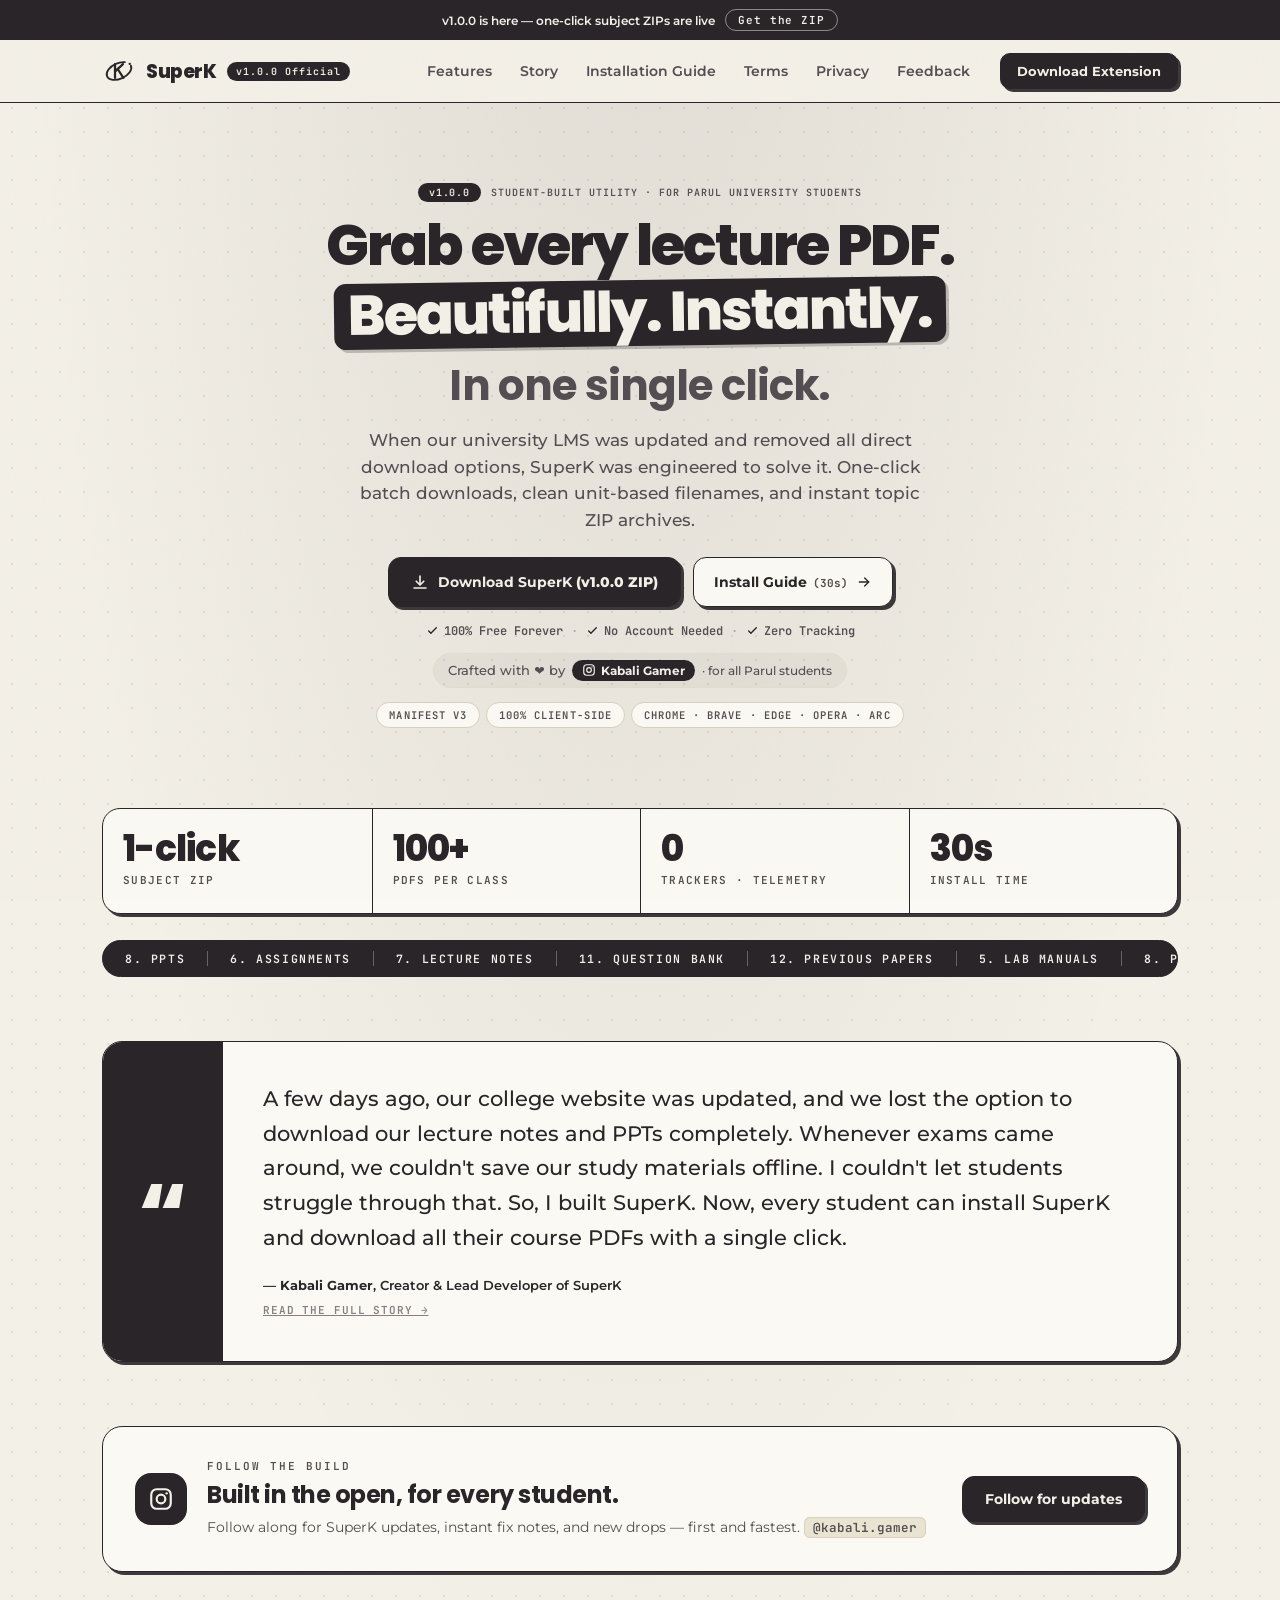
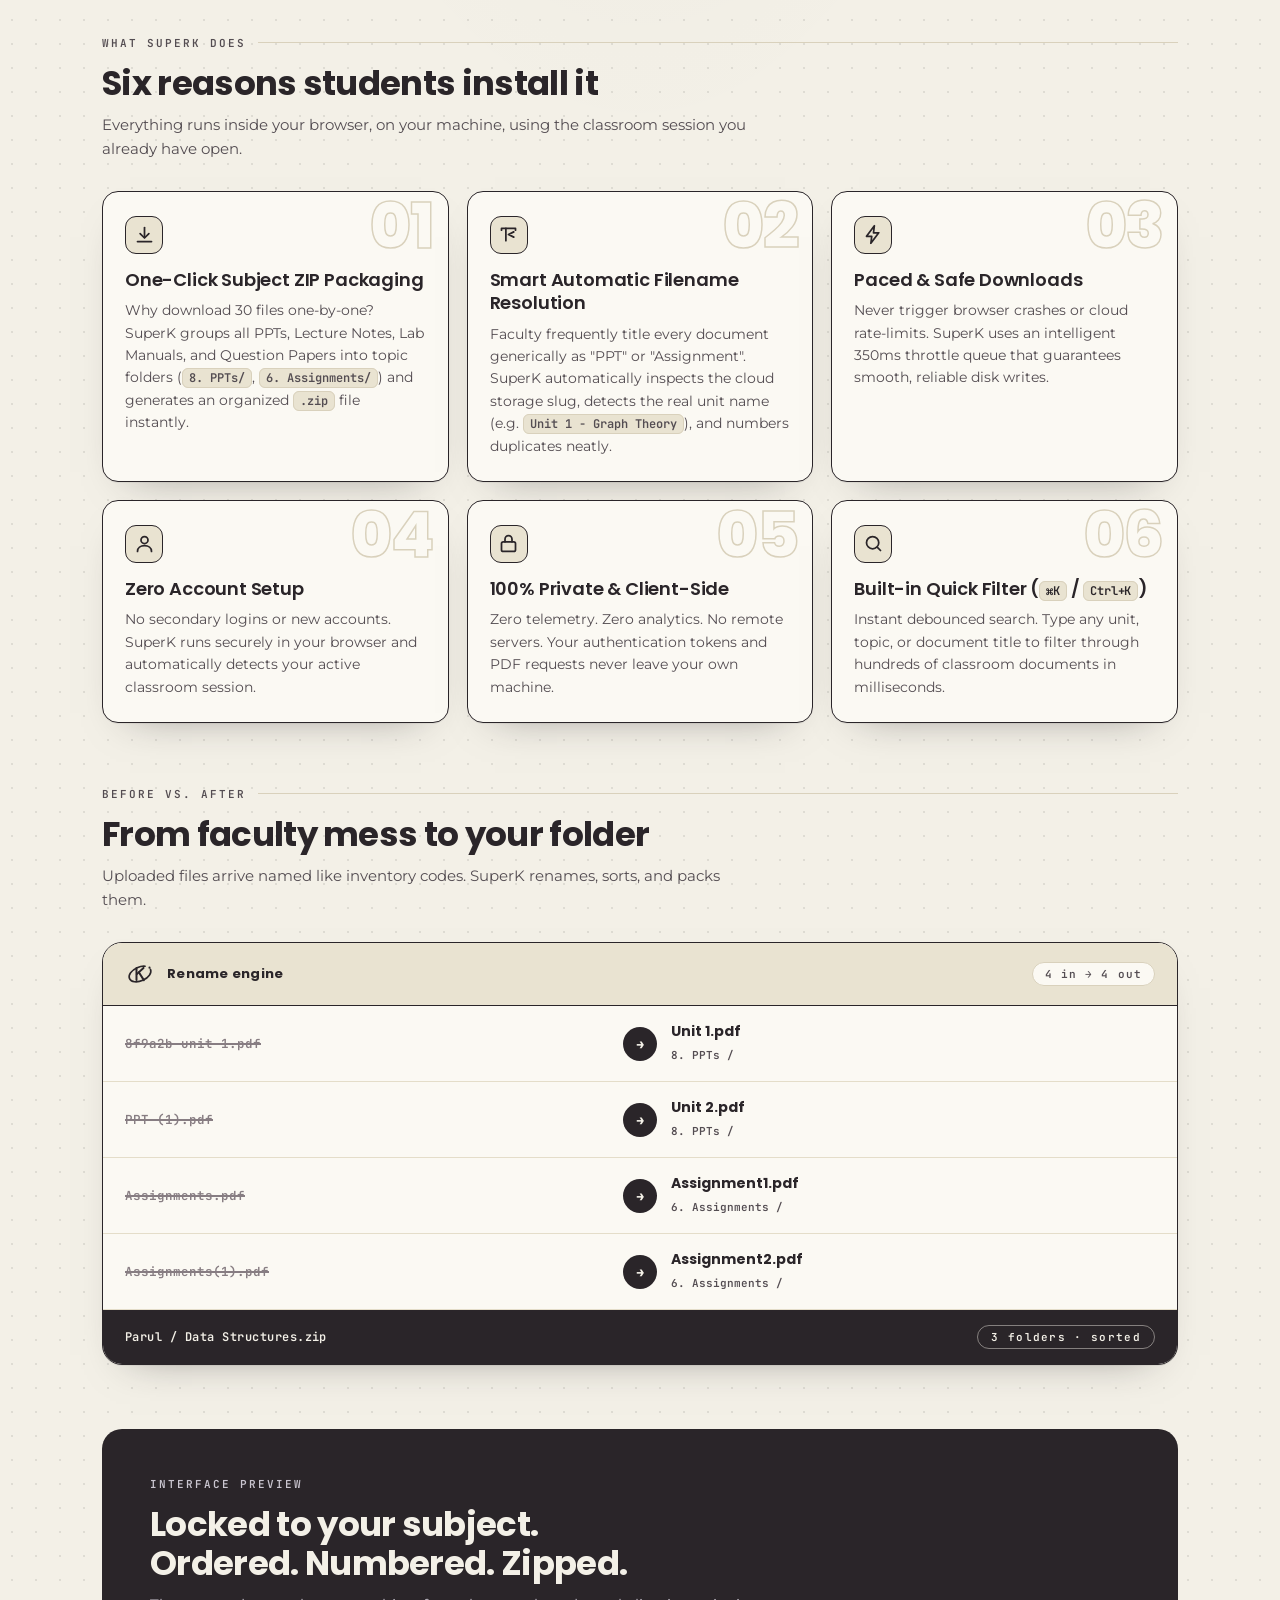
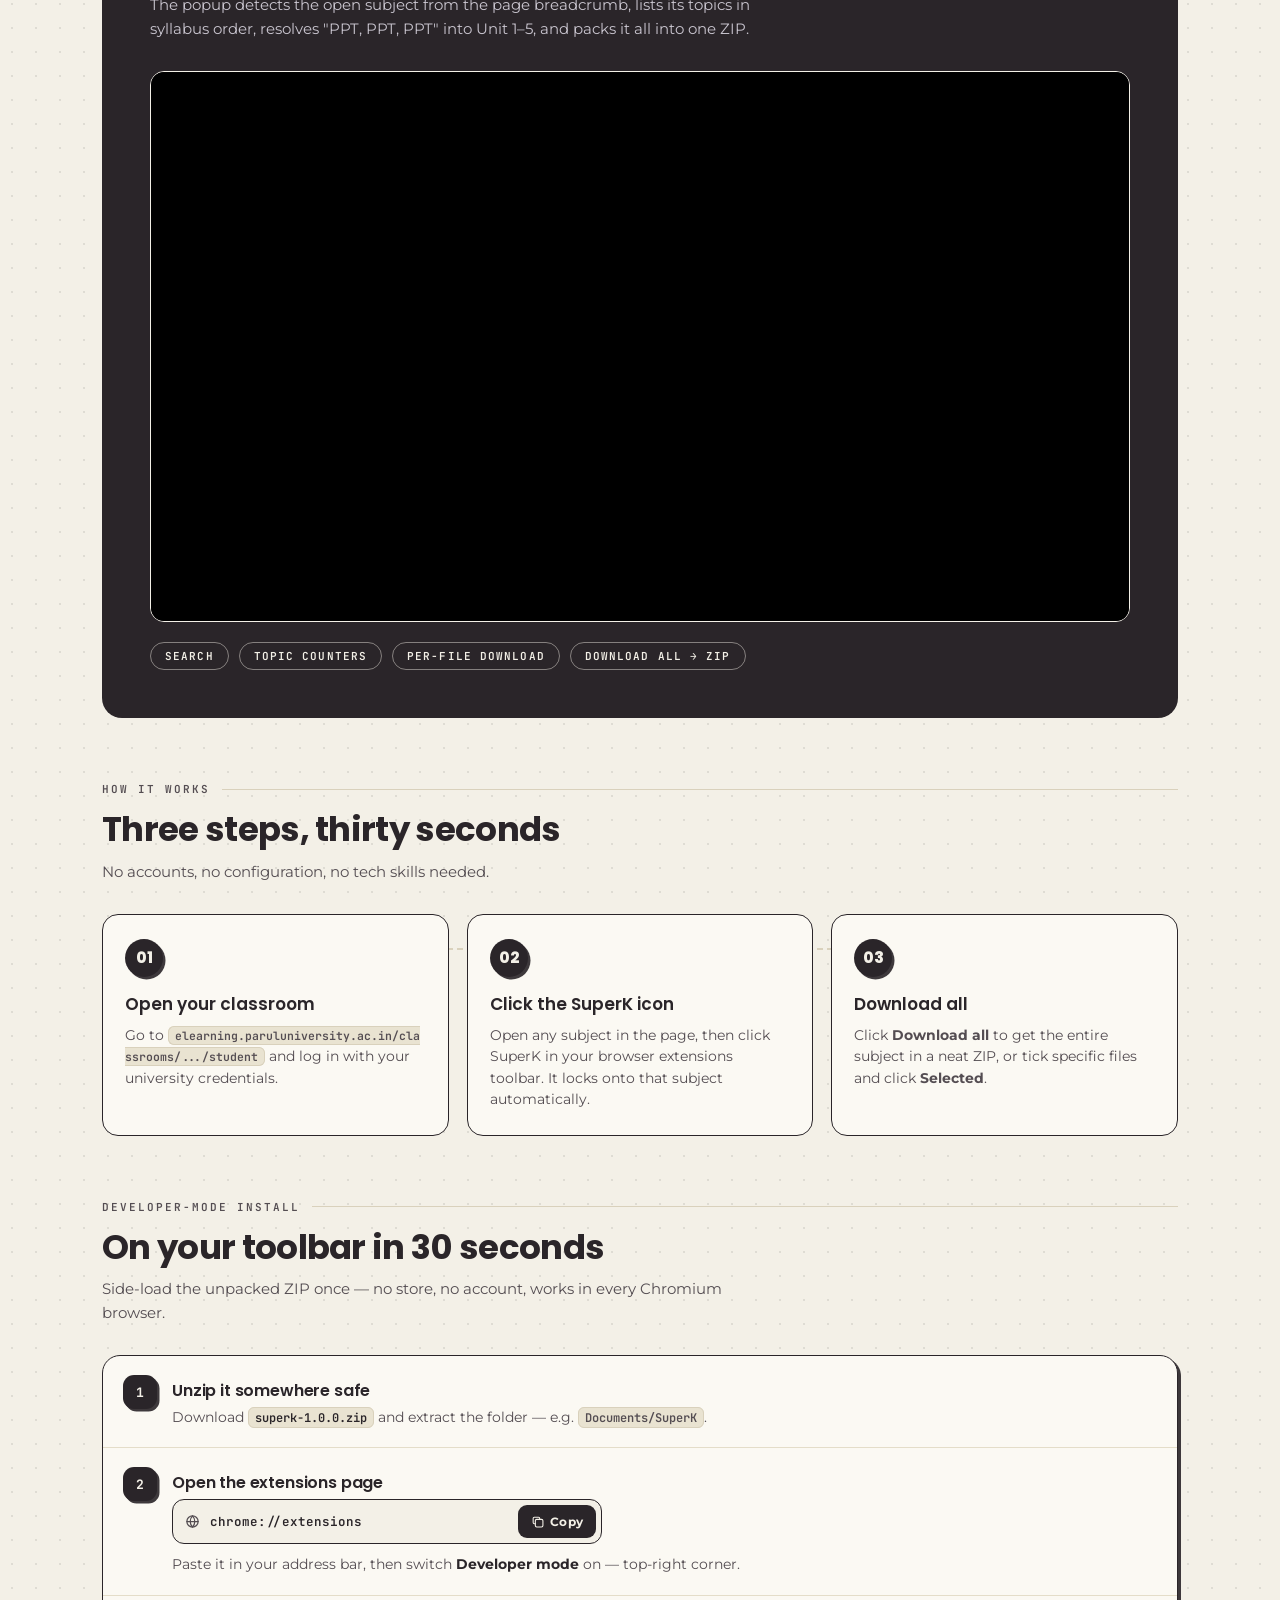
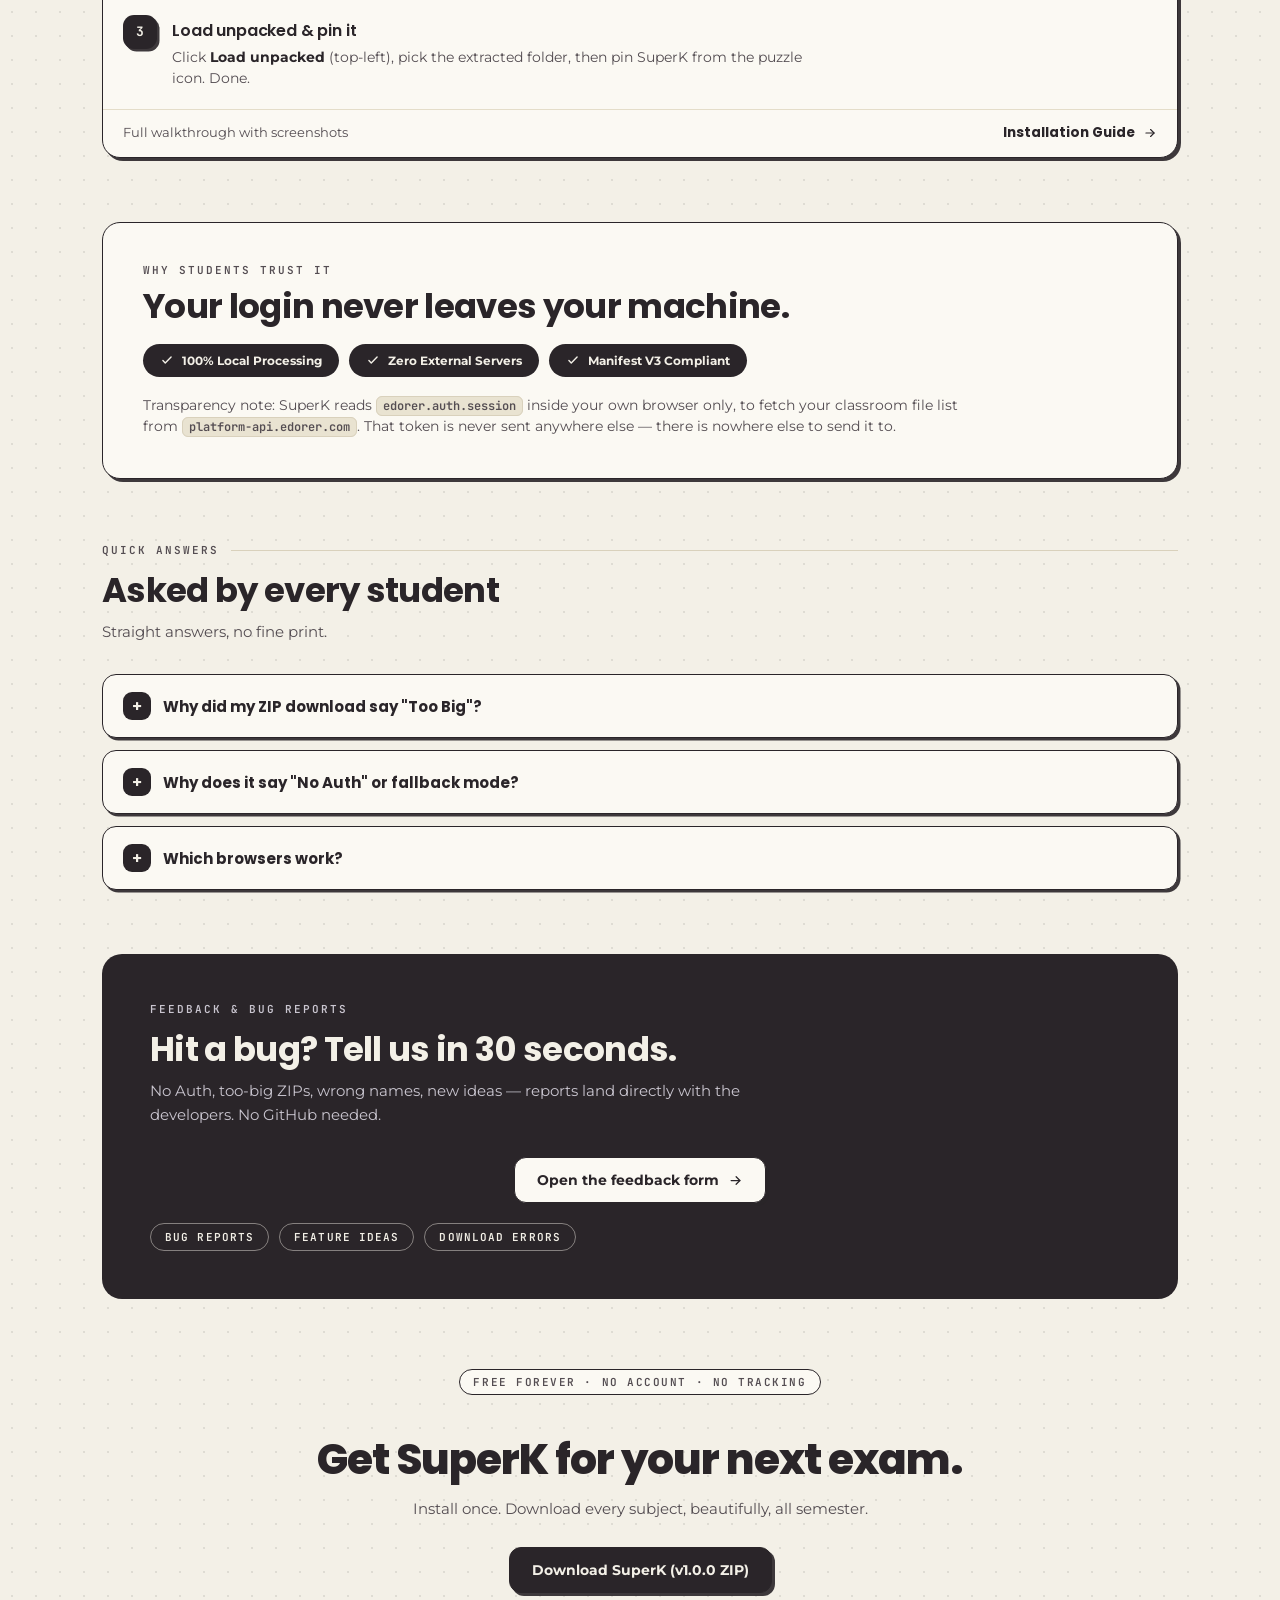
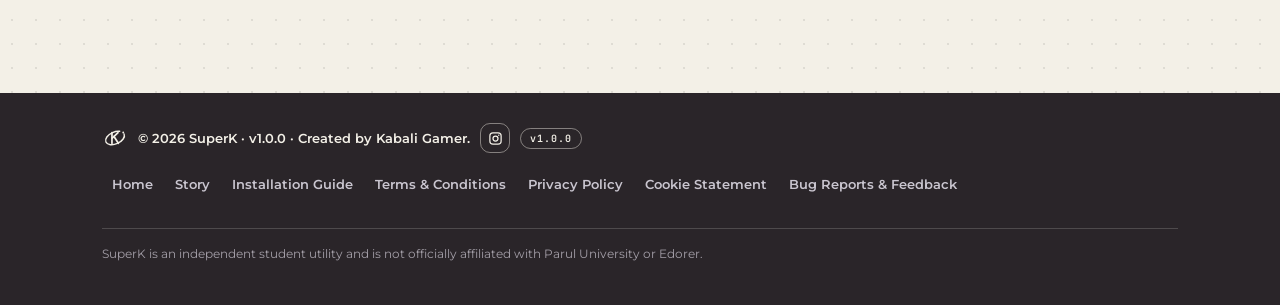
==== official/index.html @ ffa17652 "﻿Rework install block into setup card; refresh favicon + embed params - index: replace the terminal-" ====
<!doctype html>
<html lang="en">
<head>
<meta charset="utf-8" />
<meta name="viewport" content="width=device-width, initial-scale=1" />
<title>SuperK — Grab every lecture PDF. Beautifully. | Created by Kabali Gamer</title>
<meta name="description" content="SuperK is a free browser utility for Parul University students. One-click batch downloads, clean unit-based filenames, and instant topic ZIP archives." />
<link rel="icon" href="assets/favicon.ico?v=2" />
<link rel="preconnect" href="https://fonts.googleapis.com" />
<link rel="preconnect" href="https://fonts.gstatic.com" crossorigin />
<link href="https://fonts.googleapis.com/css2?family=Poppins:wght@600;700;800&family=Montserrat:wght@400;500;600;700&family=JetBrains+Mono:wght@400;600&display=swap" rel="stylesheet" />
<link rel="stylesheet" href="tokens.css" />
<link rel="stylesheet" href="site.css?v=7" />
<style>
  /* --- INDEX backdrop: Warm Paper dot-grid + top glow (behind everything) --- */
  body {
    background:
      radial-gradient(70% 46% at 50% -6%, rgba(42, 37, 41, .10), transparent 70%),
      radial-gradient(rgba(42, 37, 41, .10) 1px, transparent 1.25px),
      var(--paper);
    background-size: auto, 24px 24px, auto;
  }
  /* --- HERO: Engineered for iOS, 9:16 Portrait & Desktop --- */
  .hero {
    padding: clamp(38px, 6.5vw, 80px) 0 clamp(24px, 3vw, 32px);
    position: relative;
    overflow-x: clip;
    -webkit-text-size-adjust: 100%;
  }
  .hero-grid {
    display: flex;
    justify-content: center;
    width: 100%;
  }
  .hero-copy {
    width: 100%;
    max-width: 52rem;
    min-width: 0;
    margin: 0 auto;
    text-align: center;
    display: flex;
    flex-direction: column;
    align-items: center;
  }
  
  /* Eyebrow Pill with Live Emerald Indicator */
  .hero-badge-wrap {
    display: flex;
    justify-content: center;
    margin-bottom: 14px;
    width: 100%;
  }
  .hero-eyebrow {
    display: flex;
    align-items: center;
    justify-content: center;
    gap: 10px;
    flex-wrap: wrap;
    max-width: 100%;
    padding: 0 16px;
  }
  .hero-eyebrow-ver {
    flex: none;
    font: 600 10px var(--mono);
    letter-spacing: .08em;
    background: var(--ink);
    color: var(--acc-ink);
    border-radius: 99px;
    padding: 3px 11px;
    white-space: nowrap;
  }
  .hero-eyebrow-text {
    font: 600 10px var(--mono);
    letter-spacing: .1em;
    text-transform: uppercase;
    color: var(--ink2);
    text-align: center;
  }

  /* Display Title with Fluid clamp and iOS safe highlights */
  .hero-title {
    font-family: var(--display);
    font-weight: 800;
    font-size: clamp(28px, 6.2vw, 56px);
    line-height: 1.08;
    letter-spacing: -.035em;
    margin: 0 auto 16px;
    color: var(--ink);
    max-width: 22ch;
    text-wrap: balance;
    -webkit-font-smoothing: antialiased;
  }
  .hl-badge {
    display: inline-block;
    background: var(--ink);
    color: var(--acc-ink);
    padding: 2px 14px 4px;
    border-radius: 12px;
    margin: 4px 0;
    box-shadow: 3px 3px 0 rgba(42, 37, 41, .25);
    transform: rotate(-0.8deg);
    -webkit-box-decoration-break: clone;
    box-decoration-break: clone;
  }
  .hero-subline {
    font-weight: 700;
    font-size: clamp(21px, 4.6vw, 42px);
    letter-spacing: -.02em;
    color: var(--ink2);
    display: inline-block;
  }

  /* Lede paragraph with graceful readability */
  .hero-copy .lede {
    font: 500 clamp(14px, 3.6vw, 16.5px)/1.6 var(--body);
    color: var(--ink2);
    max-width: 35em;
    margin: 0 auto 24px;
    text-wrap: pretty;
    padding: 0 4px;
  }

  /* CTAs: Fluid responsive cluster */
  .ctas {
    display: flex;
    gap: 12px;
    flex-wrap: wrap;
    align-items: center;
    justify-content: center;
    width: 100%;
    max-width: 540px;
    margin: 0 auto;
  }
  .hero-cta-primary {
    background: var(--ink);
    color: var(--acc-ink);
    box-shadow: var(--tactile);
    min-height: 50px;
    padding: 13px 22px;
    font: 700 14px var(--body);
    border-radius: 13px;
    display: inline-flex;
    align-items: center;
    gap: 9px;
  }
  .hero-cta-primary b { font-weight: 800; }
  .hero-cta-secondary {
    background: var(--card);
    color: var(--ink);
    box-shadow: var(--tactile);
    min-height: 50px;
    padding: 13px 20px;
    font: 700 14px var(--body);
    border-radius: 13px;
    display: inline-flex;
    align-items: center;
    gap: 8px;
  }
  .hero-cta-secondary small {
    font-family: var(--mono);
    font-size: 11px;
    color: var(--ink2);
    margin-left: 2px;
  }

  /* Micro-Trust line */
  .hero-trust {
    display: flex;
    align-items: center;
    justify-content: center;
    gap: 8px;
    flex-wrap: wrap;
    margin: 16px auto 0;
    font: 600 clamp(11px, 2.7vw, 12px) var(--mono);
    color: var(--ink2);
  }
  .trust-item {
    display: inline-flex;
    align-items: center;
    gap: 5px;
    white-space: nowrap;
  }
  .trust-item svg { color: var(--ink); flex: none; }
  .trust-sep { opacity: .35; }

  /* Creator Tagline */
  .hero-author {
    display: inline-flex;
    align-items: center;
    justify-content: center;
    gap: 7px;
    flex-wrap: wrap;
    margin: 14px auto 0;
    padding: 6px 14px;
    background: rgba(42, 37, 41, .04);
    border: 1px solid var(--line-soft);
    border-radius: 99px;
    font: 500 12.5px var(--body);
    color: var(--ink2);
  }
  .author-badge {
    display: inline-flex;
    align-items: center;
    gap: 5px;
    background: var(--ink);
    color: var(--acc-ink);
    text-decoration: none;
    padding: 3px 10px;
    border-radius: 99px;
    font: 700 12px var(--body);
    transition: transform .12s var(--ease), box-shadow .12s;
  }
  .author-badge:hover { transform: scale(1.04); }
  .author-badge svg { flex: none; }
  .author-note { font-size: 12px; color: var(--ink2); white-space: nowrap; }

  /* Meta compatibility tags */
  .meta-row {
    display: flex;
    gap: 6px;
    flex-wrap: wrap;
    justify-content: center;
    margin-top: 14px;
    padding-bottom: 4px;
  }
  .meta-tag {
    font: 600 clamp(10px, 2.4vw, 11px) var(--mono);
    letter-spacing: .08em;
    text-transform: uppercase;
    color: var(--ink2);
    background: var(--card);
    border: 1px solid var(--line);
    border-radius: 99px;
    padding: 4px 11px;
    white-space: nowrap;
  }

  /* 9:16 Portrait / iPhone Specific Touch Engineering */
  @media (max-width: 600px) {
    .hero {
      padding-top: max(32px, env(safe-area-inset-top));
      padding-bottom: 22px;
    }
    .hero-title {
      font-size: clamp(28px, 8.2vw, 38px);
      letter-spacing: -.03em;
      max-width: none;
      line-height: 1.1;
    }
    .hl-badge {
      font-size: clamp(24px, 7vw, 32px);
      padding: 2px 10px 3px;
      transform: none;
      border-radius: 9px;
    }
    .hero-subline {
      font-size: clamp(20px, 5.8vw, 26px);
      display: block;
      margin-top: 2px;
    }
    .hero-eyebrow-text {
      font-size: 10px;
    }
    .ctas {
      display: grid;
      grid-template-columns: 1fr;
      justify-items: center;
      gap: 12px;
    }
    .hero-cta-primary, .hero-cta-secondary {
      width: 100%;
      max-width: 300px;
      justify-content: center;
      min-height: 44px;
      font-size: 13px;
      border-radius: 11px;
      padding: 10px 16px;
    }
    .hero-trust {
      gap: 6px 10px;
      font-size: 11px;
    }
    .hero-author {
      font-size: 12px;
      padding: 6px 12px;
    }
    .meta-row {
      gap: 5px;
    }
    .meta-tag {
      font-size: 9.5px;
      padding: 3.5px 9px;
    }
  }
  section.block { padding: 64px 0 0; }
  section.block h2 { font: 700 clamp(26px, 3.4vw, 34px)/1.15 var(--display); letter-spacing: -.02em; margin: 0 0 10px; }
  .sub { color: var(--ink2); max-width: 44em; margin: 0 0 30px; }
  .quote { background: var(--card); border: 1.5px solid var(--ink); border-radius: 20px; box-shadow: var(--tactile); padding: 0; overflow: hidden; display: grid; grid-template-columns: 120px 1fr; }
  .quote-mark { background: var(--ink); color: var(--acc-ink); font: 800 84px/1 var(--display); display: grid; place-items: center; padding-top: 26px; }
  .quote-body { padding: clamp(24px, 4vw, 40px); }
  .quote p { font: 500 clamp(16px, 2.2vw, 21px)/1.65 var(--body); margin: 0 0 18px; }
  .quote cite { font: 600 13px var(--body); font-style: normal; }
  .quote cite span { font-family: var(--mono); font-size: 11px; color: var(--mut); letter-spacing: .08em; }
  .grid { display: grid; grid-template-columns: repeat(3, 1fr); gap: 18px; }
  .card { background: var(--card); border: 1.5px solid var(--ink); border-radius: 16px; padding: 24px 22px; box-shadow: var(--soft-shadow); transition: transform .16s var(--ease), box-shadow .16s var(--ease), background .16s; }
  .card h3 { font: 600 18px/1.3 var(--display); margin: 0 0 8px; letter-spacing: -.01em; }
  .card p { font-size: 14px; color: var(--ink2); margin: 0; }
  .card code { font: 600 12px var(--mono); background: var(--paper2); border: 1px solid var(--line); border-radius: 6px; padding: 1px 6px; }
  .preview { background: var(--ink); color: var(--acc-ink); border-radius: 20px; padding: clamp(26px, 4vw, 48px); position: relative; overflow: hidden; }
  .preview h2 { color: var(--acc-ink); }
  .preview .sub { color: #c9c5cf; }
  .preview figure { margin: 26px 0 0; border: 1.5px solid var(--acc-ink); border-radius: 14px; overflow: hidden; }
  .preview figure img { display: block; width: 100%; height: auto; }
  .demo-video { aspect-ratio: 16 / 9; }
  .demo-video video, .demo-video iframe { display: block; width: 100%; height: 100%; object-fit: cover; background: #000; border: 0; }
  .follow { background: var(--card); border: 1.5px solid var(--ink); border-radius: 20px; box-shadow: var(--tactile); padding: clamp(22px, 3.4vw, 32px); display: grid; grid-template-columns: auto 1fr auto; gap: 20px; align-items: center; }
  .follow-mark { width: 52px; height: 52px; border-radius: 16px; display: grid; place-items: center; background: var(--ink); color: var(--acc-ink); }
  .follow .eyebrow { margin: 0 0 6px; }
  .follow-quote { font: 700 clamp(18px, 2.4vw, 24px)/1.3 var(--display); letter-spacing: -.02em; margin: 0 0 6px; }
  .follow-sub { font-size: 14px; color: var(--ink2); margin: 0; }
  .follow-sub .handle { font: 600 12.5px var(--mono); background: var(--paper2); border: 1px solid var(--line); border-radius: 6px; padding: 1px 8px; white-space: nowrap; }
  @media (max-width: 900px) { .follow { grid-template-columns: auto 1fr; } .follow .btn { grid-column: 1 / -1; justify-content: center; } }
  .tags { display: flex; gap: 10px; flex-wrap: wrap; margin-top: 20px; }
  .tags span { font: 600 11px var(--mono); letter-spacing: .1em; text-transform: uppercase; border: 1px solid rgba(243,240,231,.45); color: var(--acc-ink); border-radius: 99px; padding: 6px 14px; }
  .steps { display: grid; grid-template-columns: repeat(3, 1fr); gap: 18px; }
  .step { background: var(--card); border: 1.5px solid var(--ink); border-radius: 16px; padding: 24px 22px; }
  .step h3 { font: 600 17px var(--display); margin: 0 0 8px; }
  .step p { font-size: 13.5px; color: var(--ink2); margin: 0; }
  .step code { font: 600 11.5px var(--mono); background: var(--paper2); border: 1px solid var(--line); border-radius: 6px; padding: 1px 6px; word-break: break-all; }
  .final { text-align: center; padding: 70px 0 10px; }
  .final h2 { font: 800 clamp(28px, 4vw, 42px)/1.1 var(--display); letter-spacing: -.025em; margin: 0 0 14px; }
  .final p { color: var(--ink2); margin: 0 0 26px; }
  @media (max-width: 900px) {
    .grid, .steps { grid-template-columns: 1fr; }
    .steps::before { display: none; }
    .compare { grid-template-columns: 1fr; }
    .vs { justify-self: center; transform: rotate(90deg); }
    .quote { grid-template-columns: 1fr; }
    .quote-mark { padding: 10px; font-size: 56px; }
  }
</style>
</head>
<body>
<div class="grain" aria-hidden="true"></div>
<div class="announce"><div class="wrap"><span>v1.0.0 is here — one-click subject ZIPs are live</span><a href="releases/superk-1.0.0.zip">Get the ZIP</a></div></div>
<nav class="nav" aria-label="Primary">
  <div class="wrap nav-row">
    <a class="brand" href="index.html"><img src="assets/logo.svg" alt="SuperK logo" /><b>SuperK</b><span class="ver">v1.0.0 Official</span></a>
    <div class="links" id="navLinks">
      <a href="#features">Features</a>
      <a href="story.html">Story</a>
      <a href="installation.html">Installation Guide</a>
      <a href="terms.html">Terms</a>
      <a href="privacy.html">Privacy</a>
      <a href="feedback.html">Feedback</a>
    </div>
    <button class="menu-btn" id="menuBtn" aria-label="Open menu"><svg viewBox="0 0 24 24" width="20" height="20" fill="none" stroke="currentColor" stroke-width="2.2" stroke-linecap="round"><path d="M4 7h16" /><path d="M4 12h16" /><path d="M4 17h16" /></svg></button>
    <a class="btn btn-ink btn-sm" href="releases/superk-1.0.0.zip">Download Extension</a>
  </div>
</nav>

<header class="hero wrap">
  <div class="hero-grid">
    <div class="hero-copy">
      <div class="hero-badge-wrap">
        <div class="hero-eyebrow">
          <span class="hero-eyebrow-ver">v1.0.0</span>
          <span class="hero-eyebrow-text">Student-built utility · For Parul University students</span>
        </div>
      </div>
      <h1 class="hero-title">
        Grab every lecture PDF.<br />
        <span class="hl-badge">Beautifully. Instantly.</span><br />
        <span class="hero-subline">In one single click.</span>
      </h1>
      <p class="lede">
        When our university LMS was updated and removed all direct download options, SuperK was engineered to solve it. One-click batch downloads, clean unit-based filenames, and instant topic ZIP archives.
      </p>
      <div class="ctas">
        <a class="btn btn-ink hero-cta-primary" href="releases/superk-1.0.0.zip" download="superk-1.0.0.zip">
          <svg viewBox="0 0 24 24" width="18" height="18" fill="none" stroke="currentColor" stroke-width="2.2" stroke-linecap="round" stroke-linejoin="round" aria-hidden="true"><path d="M12 4v11" /><path d="m7 11 5 5 5-5" /><path d="M4 20h16" /></svg>
          <span>Download SuperK <b>(v1.0.0 ZIP)</b></span>
        </a>
        <a class="btn btn-paper hero-cta-secondary" href="installation.html">
          <span>Install Guide <small>(30s)</small></span>
          <svg viewBox="0 0 24 24" width="16" height="16" fill="none" stroke="currentColor" stroke-width="2" stroke-linecap="round" stroke-linejoin="round" aria-hidden="true"><path d="M5 12h14" /><path d="m13 6 6 6-6 6" /></svg>
        </a>
      </div>
      <div class="hero-trust">
        <span class="trust-item"><svg viewBox="0 0 24 24" width="13" height="13" fill="none" stroke="currentColor" stroke-width="2.5" stroke-linecap="round" stroke-linejoin="round" aria-hidden="true"><path d="m5 13 4 4L19 7" /></svg> 100% Free Forever</span>
        <span class="trust-sep" aria-hidden="true">·</span>
        <span class="trust-item"><svg viewBox="0 0 24 24" width="13" height="13" fill="none" stroke="currentColor" stroke-width="2.5" stroke-linecap="round" stroke-linejoin="round" aria-hidden="true"><path d="m5 13 4 4L19 7" /></svg> No Account Needed</span>
        <span class="trust-sep" aria-hidden="true">·</span>
        <span class="trust-item"><svg viewBox="0 0 24 24" width="13" height="13" fill="none" stroke="currentColor" stroke-width="2.5" stroke-linecap="round" stroke-linejoin="round" aria-hidden="true"><path d="m5 13 4 4L19 7" /></svg> Zero Tracking</span>
      </div>
      <div class="hero-author">
        <span class="author-label">Crafted with ❤️ by</span>
        <a class="author-badge" href="https://www.instagram.com/kabali.gamer/" target="_blank" rel="noopener">
          <svg viewBox="0 0 24 24" width="14" height="14" fill="none" stroke="currentColor" stroke-width="2" stroke-linecap="round" stroke-linejoin="round" aria-hidden="true"><rect x="3" y="3" width="18" height="18" rx="5" /><circle cx="12" cy="12" r="4" /><circle cx="17.2" cy="6.8" r="1.1" fill="currentColor" stroke="none" /></svg>
          <b>Kabali Gamer</b>
        </a>
        <span class="author-note">· for all Parul students</span>
      </div>
      <div class="meta-row" aria-label="Compatibility">
        <span class="meta-tag">Manifest V3</span>
        <span class="meta-tag">100% Client-Side</span>
        <span class="meta-tag">Chrome · Brave · Edge · Opera · Arc</span>
      </div>
    </div>
  </div>
</header>

<main class="wrap">

  <div class="stats" aria-label="SuperK at a glance">
    <div class="stat"><b>1-click</b><span>Subject ZIP</span></div>
    <div class="stat"><b>100+</b><span>PDFs per class</span></div>
    <div class="stat"><b>0</b><span>Trackers · telemetry</span></div>
    <div class="stat"><b>30s</b><span>Install time</span></div>
  </div>
  <div class="marquee" aria-hidden="true"><div class="mtrack" id="mtrack"><span>8. PPTs</span><span>6. Assignments</span><span>7. Lecture Notes</span><span>11. Question Bank</span><span>12. Previous Papers</span><span>5. Lab Manuals</span></div></div>

  <section class="block" aria-label="Origin story">
    <div class="quote">
      <div class="quote-mark" aria-hidden="true">&ldquo;</div>
      <div class="quote-body">
        <p>A few days ago, our college website was updated, and we lost the option to download our lecture notes and PPTs completely. Whenever exams came around, we couldn't save our study materials offline. I couldn't let students struggle through that. So, I built SuperK. Now, every student can install SuperK and download all their course PDFs with a single click.</p>
        <cite>— <b>Kabali Gamer</b>, Creator &amp; Lead Developer of SuperK<br /><span><a href="story.html" style="color:inherit">READ THE FULL STORY →</a></span></cite>
      </div>
    </div>
  </section>

  <section class="block" aria-label="Follow the creator">
    <div class="follow">
      <span class="follow-mark" aria-hidden="true"><svg viewBox="0 0 24 24" width="26" height="26" fill="none" stroke="currentColor" stroke-width="2" stroke-linecap="round" stroke-linejoin="round"><rect x="3" y="3" width="18" height="18" rx="5" /><circle cx="12" cy="12" r="4" /><circle cx="17.2" cy="6.8" r="1.1" fill="currentColor" stroke="none" /></svg></span>
      <div>
        <p class="eyebrow">Follow the build</p>
        <p class="follow-quote">Built in the open, for every student.</p>
        <p class="follow-sub">Follow along for SuperK updates, instant fix notes, and new drops — first and fastest. <span class="handle">@kabali.gamer</span></p>
      </div>
      <a class="btn btn-ink" href="https://www.instagram.com/kabali.gamer/" target="_blank" rel="noopener">Follow for updates</a>
    </div>
  </section>

  <section class="block" id="features" aria-label="Features">
    <p class="eyebrow rule">What SuperK does</p>
    <h2>Six reasons students install it</h2>
    <p class="sub">Everything runs inside your browser, on your machine, using the classroom session you already have open.</p>
    <div class="grid">
      <article class="card"><span class="num" aria-hidden="true">01</span><div class="ic"><svg viewBox="0 0 24 24" width="21" height="21" fill="none" stroke="currentColor" stroke-width="2" stroke-linecap="round" stroke-linejoin="round"><path d="M12 4v11" /><path d="m7 11 5 5 5-5" /><path d="M4 20h16" /></svg></div><h3>One-Click Subject ZIP Packaging</h3><p>Why download 30 files one-by-one? SuperK groups all PPTs, Lecture Notes, Lab Manuals, and Question Papers into topic folders (<code>8. PPTs/</code>, <code>6. Assignments/</code>) and generates an organized <code>.zip</code> file instantly.</p></article>
      <article class="card"><span class="num" aria-hidden="true">02</span><div class="ic"><svg viewBox="0 0 24 24" width="21" height="21" fill="none" stroke="currentColor" stroke-width="2" stroke-linecap="round" stroke-linejoin="round"><path d="M4 7V5h16v2" /><path d="M9 5v14" /><path d="M18 9l-6 3 6 3" /></svg></div><h3>Smart Automatic Filename Resolution</h3><p>Faculty frequently title every document generically as "PPT" or "Assignment". SuperK automatically inspects the cloud storage slug, detects the real unit name (e.g. <code>Unit 1 - Graph Theory</code>), and numbers duplicates neatly.</p></article>
      <article class="card"><span class="num" aria-hidden="true">03</span><div class="ic"><svg viewBox="0 0 24 24" width="21" height="21" fill="none" stroke="currentColor" stroke-width="2" stroke-linecap="round" stroke-linejoin="round"><path d="M13 2 4 14h6l-1 8 9-12h-6l1-8z" /></svg></div><h3>Paced &amp; Safe Downloads</h3><p>Never trigger browser crashes or cloud rate-limits. SuperK uses an intelligent 350ms throttle queue that guarantees smooth, reliable disk writes.</p></article>
      <article class="card"><span class="num" aria-hidden="true">04</span><div class="ic"><svg viewBox="0 0 24 24" width="21" height="21" fill="none" stroke="currentColor" stroke-width="2" stroke-linecap="round" stroke-linejoin="round"><circle cx="12" cy="8" r="4" /><path d="M4 21c0-4 3.6-6.5 8-6.5s8 2.5 8 6.5" /></svg></div><h3>Zero Account Setup</h3><p>No secondary logins or new accounts. SuperK runs securely in your browser and automatically detects your active classroom session.</p></article>
      <article class="card"><span class="num" aria-hidden="true">05</span><div class="ic"><svg viewBox="0 0 24 24" width="21" height="21" fill="none" stroke="currentColor" stroke-width="2" stroke-linecap="round" stroke-linejoin="round"><rect x="4" y="10" width="16" height="11" rx="2" /><path d="M8 10V7a4 4 0 0 1 8 0v3" /></svg></div><h3>100% Private &amp; Client-Side</h3><p>Zero telemetry. Zero analytics. No remote servers. Your authentication tokens and PDF requests never leave your own machine.</p></article>
      <article class="card"><span class="num" aria-hidden="true">06</span><div class="ic"><svg viewBox="0 0 24 24" width="21" height="21" fill="none" stroke="currentColor" stroke-width="2" stroke-linecap="round" stroke-linejoin="round"><circle cx="11" cy="11" r="7" /><path d="m20 20-3.5-3.5" /></svg></div><h3>Built-in Quick Filter (<code>⌘K</code> / <code>Ctrl+K</code>)</h3><p>Instant debounced search. Type any unit, topic, or document title to filter through hundreds of classroom documents in milliseconds.</p></article>
    </div>
  </section>

  <section class="block" aria-label="Before and after">
    <p class="eyebrow rule">Before vs. after</p>
    <h2>From faculty mess to your folder</h2>
    <p class="sub">Uploaded files arrive named like inventory codes. SuperK renames, sorts, and packs them.</p>
    <div class="pipe" aria-label="How SuperK renames files">
      <div class="pipe-head"><img src="assets/logo.svg" alt="" aria-hidden="true" /><b>Rename engine</b><span class="cnt">4 in → 4 out</span></div>
      <div class="prow"><span class="old">8f9a2b-unit-1.pdf</span><span class="arr" aria-hidden="true">→</span><span class="new"><b>Unit 1.pdf</b><span>8. PPTs /</span></span></div>
      <div class="prow"><span class="old">PPT (1).pdf</span><span class="arr" aria-hidden="true">→</span><span class="new"><b>Unit 2.pdf</b><span>8. PPTs /</span></span></div>
      <div class="prow"><span class="old">Assignments.pdf</span><span class="arr" aria-hidden="true">→</span><span class="new"><b>Assignment1.pdf</b><span>6. Assignments /</span></span></div>
      <div class="prow"><span class="old">Assignments(1).pdf</span><span class="arr" aria-hidden="true">→</span><span class="new"><b>Assignment2.pdf</b><span>6. Assignments /</span></span></div>
      <div class="pipe-foot"><span>Parul / Data Structures.zip</span><span class="ok">3 folders · sorted</span></div>
    </div>
  </section>

  <section class="block" aria-label="Interface preview">
    <div class="preview">
      <p class="eyebrow" style="color:#c9c5cf">Interface preview</p>
      <h2>Locked to your subject.<br />Ordered. Numbered. Zipped.</h2>
      <p class="sub">The popup detects the open subject from the page breadcrumb, lists its topics in syllabus order, resolves "PPT, PPT, PPT" into Unit 1–5, and packs it all into one ZIP.</p>
      <figure class="demo-video"><iframe src="https://www.youtube.com/embed/fHB4gBzqxI8?si=f_Z6BSeFU_SBS0Ok&amp;start=1" title="SuperK walkthrough: open classroom, lock subject, download PDFs as ZIP" allow="accelerometer; autoplay; clipboard-write; encrypted-media; gyroscope; picture-in-picture; web-share" referrerpolicy="strict-origin-when-cross-origin" allowfullscreen loading="lazy"></iframe></figure>
      <div class="tags"><span>Search</span><span>Topic counters</span><span>Per-file download</span><span>Download all → ZIP</span></div>
    </div>
  </section>

  <section class="block" id="how" aria-label="How it works">
    <p class="eyebrow rule">How it works</p>
    <h2>Three steps, thirty seconds</h2>
    <p class="sub">No accounts, no configuration, no tech skills needed.</p>
    <div class="steps">
      <div class="step"><span class="n">01</span><h3>Open your classroom</h3><p>Go to <code>elearning.paruluniversity.ac.in/classrooms/.../student</code> and log in with your university credentials.</p></div>
      <div class="step"><span class="n">02</span><h3>Click the SuperK icon</h3><p>Open any subject in the page, then click SuperK in your browser extensions toolbar. It locks onto that subject automatically.</p></div>
      <div class="step"><span class="n">03</span><h3>Download all</h3><p>Click <b>Download all</b> to get the entire subject in a neat ZIP, or tick specific files and click <b>Selected</b>.</p></div>
    </div>
  </section>

  <section class="block" aria-label="Install in 30 seconds">
    <p class="eyebrow rule">Developer-mode install</p>
    <h2>On your toolbar in 30 seconds</h2>
    <p class="sub">Side-load the unpacked ZIP once — no store, no account, works in every Chromium browser.</p>
    <div class="setup">
      <ol class="setup-steps">
        <li>
          <span class="setup-n" aria-hidden="true">1</span>
          <div>
            <h3>Unzip it somewhere safe</h3>
            <p>Download <a class="code-chip" href="releases/superk-1.0.0.zip">superk-1.0.0.zip</a> and extract the folder — e.g. <code>Documents/SuperK</code>.</p>
          </div>
        </li>
        <li>
          <span class="setup-n" aria-hidden="true">2</span>
          <div>
            <h3>Open the extensions page</h3>
            <div class="omni">
              <svg viewBox="0 0 24 24" width="15" height="15" fill="none" stroke="currentColor" stroke-width="2" stroke-linecap="round" stroke-linejoin="round" aria-hidden="true"><circle cx="12" cy="12" r="9" /><path d="M12 3a13 13 0 0 0 0 18 13 13 0 0 0 0-18" /><path d="M3 12h18" /></svg>
              <span class="omni-url">chrome://extensions</span>
              <button class="setup-copy" type="button" data-copy="chrome://extensions" aria-label="Copy chrome://extensions">
                <svg class="ic-copy" viewBox="0 0 24 24" width="13" height="13" fill="none" stroke="currentColor" stroke-width="2" stroke-linecap="round" stroke-linejoin="round" aria-hidden="true"><rect x="8" y="8" width="14" height="14" rx="2.5" /><path d="M16 8V6a2 2 0 0 0-2-2H6a2 2 0 0 0-2 2v8a2 2 0 0 0 2 2h2" /></svg>
                <svg class="ic-check" viewBox="0 0 24 24" width="13" height="13" fill="none" stroke="currentColor" stroke-width="2.4" stroke-linecap="round" stroke-linejoin="round" aria-hidden="true"><path d="m5 13 4 4L19 7" /></svg>
                <span class="setup-copy-label" aria-live="polite">Copy</span>
              </button>
            </div>
            <p>Paste it in your address bar, then switch <b>Developer mode</b> on — top-right corner.</p>
          </div>
        </li>
        <li>
          <span class="setup-n" aria-hidden="true">3</span>
          <div>
            <h3>Load unpacked &amp; pin it</h3>
            <p>Click <b>Load unpacked</b> (top-left), pick the extracted folder, then pin SuperK from the puzzle icon. Done.</p>
          </div>
        </li>
      </ol>
      <div class="setup-foot">
        <span>Full walkthrough with screenshots</span>
        <a class="setup-guide" href="installation.html">Installation Guide
          <svg viewBox="0 0 24 24" width="14" height="14" fill="none" stroke="currentColor" stroke-width="2" stroke-linecap="round" stroke-linejoin="round" aria-hidden="true"><path d="M5 12h14" /><path d="m13 6 6 6-6 6" /></svg></a>
      </div>
    </div>
  </section>

  <section class="block" aria-label="Privacy and security">
    <div class="trust">
      <p class="eyebrow" style="margin-bottom:10px">Why students trust it</p>
      <h2 style="margin-top:0">Your login never leaves your machine.</h2>
      <div class="trust-badges">
        <span><svg viewBox="0 0 24 24" width="14" height="14" fill="none" stroke="currentColor" stroke-width="2.4" stroke-linecap="round" stroke-linejoin="round"><path d="m5 13 4 4L19 7" /></svg>100% Local Processing</span>
        <span><svg viewBox="0 0 24 24" width="14" height="14" fill="none" stroke="currentColor" stroke-width="2.4" stroke-linecap="round" stroke-linejoin="round"><path d="m5 13 4 4L19 7" /></svg>Zero External Servers</span>
        <span><svg viewBox="0 0 24 24" width="14" height="14" fill="none" stroke="currentColor" stroke-width="2.4" stroke-linecap="round" stroke-linejoin="round"><path d="m5 13 4 4L19 7" /></svg>Manifest V3 Compliant</span>
      </div>
      <p class="fine">Transparency note: SuperK reads <code>edorer.auth.session</code> inside your own browser only, to fetch your classroom file list from <code>platform-api.edorer.com</code>. That token is never sent anywhere else — there is nowhere else to send it to.</p>
    </div>
  </section>

  <section class="block" id="faq" aria-label="Questions">
    <p class="eyebrow rule">Quick answers</p>
    <h2>Asked by every student</h2>
    <p class="sub">Straight answers, no fine print.</p>
    <div class="faq">
      <details><summary>Why did my ZIP download say "Too Big"?</summary><p>Your browser tab only has so much RAM. SuperK measures every file first, and past ~150 MB it skips the single ZIP and downloads the files individually instead — same PDFs, zero crashes.</p></details>
      <details><summary>Why does it say "No Auth" or fallback mode?</summary><p>Your classroom login session hadn't loaded when SuperK scanned. Refresh the Edorer classroom tab once so the session token loads, then reopen SuperK.</p></details>
      <details><summary>Which browsers work?</summary><p>Chrome, Brave, Edge, Opera, and Arc — any Chromium browser that supports Manifest V3 extensions.</p></details>
    </div>
  </section>

  <section class="block" aria-label="Feedback">
    <div class="preview">
      <p class="eyebrow" style="color:#c9c5cf">Feedback &amp; bug reports</p>
      <h2>Hit a bug? Tell us in 30 seconds.</h2>
      <p class="sub">No Auth, too-big ZIPs, wrong names, new ideas — reports land directly with the developers. No GitHub needed.</p>
      <div class="ctas"><a class="btn btn-paper" href="feedback.html">Open the feedback form
        <svg viewBox="0 0 24 24" width="15" height="15" fill="none" stroke="currentColor" stroke-width="2" stroke-linecap="round" stroke-linejoin="round"><path d="M5 12h14" /><path d="m13 6 6 6-6 6" /></svg></a></div>
      <div class="tags"><span>Bug reports</span><span>Feature ideas</span><span>Download errors</span></div>
    </div>
  </section>

  <section class="final wrap" aria-label="Download">
    <p class="pill">Free forever · No account · No tracking</p>
    <h2 style="margin-top:16px">Get SuperK for your next exam.</h2>
    <p>Install once. Download every subject, beautifully, all semester.</p>
    <div class="ctas" style="justify-content:center"><a class="btn btn-ink" href="releases/superk-1.0.0.zip">Download SuperK (v1.0.0 ZIP)</a></div>
  </section>

</main>

<footer class="foot">
  <div class="wrap foot-row">
    <div class="foot-brand"><img src="assets/logo-white.svg" alt="SuperK logo" /><span>© 2026 SuperK · v1.0.0 · Created by Kabali Gamer.</span><a class="ig" href="https://www.instagram.com/kabali.gamer/" target="_blank" rel="noopener" aria-label="SuperK on Instagram"><svg viewBox="0 0 24 24" width="15" height="15" fill="none" stroke="currentColor" stroke-width="2" stroke-linecap="round" stroke-linejoin="round"><rect x="3" y="3" width="18" height="18" rx="5" /><circle cx="12" cy="12" r="4" /><circle cx="17.2" cy="6.8" r="1.1" fill="currentColor" stroke="none" /></svg></a><span class="ver" style="font:600 10px var(--mono);letter-spacing:.1em;border:1px solid rgba(243,240,231,.45);border-radius:99px;padding:3px 9px;">v1.0.0</span></div>
    <nav class="foot-links" aria-label="Footer">
      <a href="index.html">Home</a>
      <a href="story.html">Story</a>
      <a href="installation.html">Installation Guide</a>
      <a href="terms.html">Terms &amp; Conditions</a>
      <a href="privacy.html">Privacy Policy</a>
      <a href="cookies.html">Cookie Statement</a>
      <a href="feedback.html">Bug Reports &amp; Feedback</a>
    </nav>
    <p class="disclaimer">SuperK is an independent student utility and is not officially affiliated with Parul University or Edorer.</p>
  </div>
</footer>

<script>
  const topics = ["8. PPTs", "6. Assignments", "7. Lecture Notes", "11. Question Bank", "12. Previous Papers", "5. Lab Manuals"];
  const half = topics.map((t) => `<span>${t}</span>`).join("");
  document.getElementById("mtrack").innerHTML = half + half + half + half;
  const navLinks = document.getElementById("navLinks");
  const menuBtn = document.getElementById("menuBtn");
  menuBtn.onclick = (e) => {
    e.stopPropagation();
    const open = navLinks.classList.toggle("open");
    menuBtn.setAttribute("aria-expanded", open ? "true" : "false");
  };
  navLinks.querySelectorAll("a").forEach((a) => {
    a.onclick = () => {
      navLinks.classList.remove("open");
      menuBtn.setAttribute("aria-expanded", "false");
    };
  });
  document.addEventListener("click", (e) => {
    if (!navLinks.contains(e.target) && e.target !== menuBtn) {
      navLinks.classList.remove("open");
      menuBtn.setAttribute("aria-expanded", "false");
    }
  });
  document.addEventListener("keydown", (e) => {
    if (e.key === "Escape") {
      navLinks.classList.remove("open");
      menuBtn.setAttribute("aria-expanded", "false");
    }
  });
  document.querySelectorAll(".setup-copy").forEach((btn) => {
    const url = btn.dataset.copy;
    const label = btn.querySelector(".setup-copy-label");
    const restore = () => {
      btn.classList.remove("done");
      if (label) label.textContent = "Copy";
    };
    btn.addEventListener("click", async () => {
      let ok = true;
      try {
        await navigator.clipboard.writeText(url);
      } catch (err) {
        try {
          const ta = document.createElement("textarea");
          ta.value = url;
          ta.setAttribute("readonly", "");
          ta.style.position = "fixed";
          ta.style.opacity = "0";
          document.body.appendChild(ta);
          ta.select();
          ok = document.execCommand("copy");
          ta.remove();
        } catch (err2) {
          ok = false;
        }
      }
      if (!ok) return;
      btn.classList.add("done");
      if (label) label.textContent = "Copied";
      clearTimeout(btn._ct);
      btn._ct = setTimeout(restore, 1800);
    });
  });
</script>
</body>
</html>
---- official/tokens.css ----
/* SuperK official site tokens — Warm Paper system (spec section 1). */
:root {
  --paper: #F3F0E7;
  --card: #FBF9F3;
  --paper2: #E9E3D1;
  --line: #D9D1BC;
  --line-soft: #E4DDC9;
  --ink: #2A2529;
  --ink2: #544D52;
  --mut: #877D82;
  --faint: #ABA19F;
  --acc-ink: #F3F0E7;
  --display: "Poppins", system-ui, sans-serif;
  --body: "Montserrat", system-ui, -apple-system, sans-serif;
  --mono: "JetBrains Mono", ui-monospace, monospace;
  --ease: cubic-bezier(.22, .8, .24, 1);
  --t-fast: 140ms;
  --t-med: 260ms;
  --tactile: 3px 3px 0 rgba(42, 37, 41, .9);
  --soft-shadow: 0 1px 0 rgba(42, 37, 41, .06), 0 18px 40px -28px rgba(42, 37, 41, .5);
}
---- official/site.css ----
/* SuperK official site — shared chrome: nav, buttons, pills, footer. */
* { box-sizing: border-box; }
html { scroll-behavior: smooth; }
html, body { margin: 0; padding: 0; }
body { overflow-x: clip; }
body {
  background:
    radial-gradient(110% 50% at 100% -5%, rgba(42, 37, 41, .06), transparent 60%),
    var(--paper);
  color: var(--ink);
  font: 400 15px/1.6 var(--body);
  -webkit-font-smoothing: antialiased;
  text-rendering: optimizeLegibility;
}
:focus-visible { outline: 2px solid var(--ink); outline-offset: 3px; border-radius: 8px; }
::selection { background: var(--ink); color: var(--acc-ink); }
.announce ::selection, .marquee ::selection, .pipe-foot ::selection, .foot ::selection, .preview ::selection, .road ::selection, .trust-badges span::selection { background: var(--acc-ink); color: var(--ink); }
.wrap { max-width: 1120px; margin: 0 auto; padding: 0 22px; }

/* pills + eyebrows */
.pill {
  display: inline-flex; align-items: center; gap: 7px;
  font: 600 11px var(--mono); letter-spacing: .14em; text-transform: uppercase;
  border: 1.5px solid var(--ink); border-radius: 99px; padding: 5px 13px;
  background: var(--card); color: var(--ink);
}
.eyebrow {
  font: 600 11px var(--mono); letter-spacing: .18em; text-transform: uppercase;
  color: var(--ink2); margin: 0 0 14px;
}

/* nav */
.nav { position: sticky; top: 0; z-index: 50; background: var(--paper); border-bottom: 1.5px solid var(--ink); }
.nav-row { display: flex; align-items: center; gap: 18px; padding: 13px 22px; }
.brand { display: flex; align-items: center; gap: 10px; text-decoration: none; color: var(--ink); margin-right: auto; }
.brand img { width: 34px; height: 34px; display: block; }
.brand b { font: 800 19px var(--display); letter-spacing: -.02em; }
.brand .ver { font: 600 10px var(--mono); letter-spacing: .1em; background: var(--ink); color: var(--acc-ink); border-radius: 99px; padding: 3px 9px; }
.links { display: flex; gap: 4px; }
.links a { text-decoration: none; color: var(--ink2); font: 600 13.5px var(--body); padding: 8px 12px; border-radius: 10px; }
.links a:hover { background: var(--paper2); color: var(--ink); }
.menu-btn { display: none; }

/* buttons */
.btn {
  display: inline-flex; align-items: center; gap: 9px; text-decoration: none; cursor: pointer;
  font: 700 14px var(--body); border-radius: 12px; padding: 13px 22px;
  border: 1.5px solid var(--ink); transition: transform .12s var(--ease), box-shadow .14s var(--ease), background .14s;
}
.btn-ink { background: var(--ink); color: var(--acc-ink); box-shadow: var(--tactile); }
.btn-ink:hover { transform: translate(-1px, -1px); box-shadow: 4px 4px 0 rgba(42, 37, 41, .9); }
.btn-ink:active { transform: translate(2px, 2px); box-shadow: none; }
.btn-paper { background: var(--card); color: var(--ink); box-shadow: var(--tactile); }
.btn-paper:hover { background: #fff; transform: translate(-1px, -1px); box-shadow: 4px 4px 0 rgba(42, 37, 41, .9); }
.btn-paper:active { transform: translate(2px, 2px); box-shadow: none; }
.btn-sm { padding: 9px 16px; font-size: 13px; border-radius: 10px; }

/* footer — dark charcoal per brand rules (white logo only on dark) */
.foot { background: var(--ink); color: var(--acc-ink); border-top: 0; margin-top: 90px; }
.foot-row { display: flex; align-items: center; gap: 18px; padding: 30px 22px; flex-wrap: wrap; }
.foot-brand { display: flex; align-items: center; gap: 10px; margin-right: auto; font: 600 13px var(--body); color: var(--acc-ink); }
.foot-brand img { width: 26px; height: 26px; }
.foot-brand .ver { font: 600 10px var(--mono); letter-spacing: .1em; border: 1px solid rgba(243,240,231,.45); border-radius: 99px; padding: 3px 9px; }
.foot-links { display: flex; gap: 2px; flex-wrap: wrap; }
.foot-links a { color: #c9c5cf; font: 600 12.5px var(--body); text-decoration: none; padding: 6px 10px; border-radius: 8px; }
.foot-links a:hover { color: #fff; background: rgba(243,240,231,.12); }
.disclaimer { width: 100%; font: 400 11.5px/1.6 var(--body); color: #a49fa8; border-top: 1px solid rgba(243,240,231,.18); padding-top: 16px; }

/* Reveal/fade animations removed on request — all pages render fully static. */

@media (max-width: 860px) {
  .links { display: none; position: absolute; top: 100%; left: 0; right: 0; background: var(--paper); border-bottom: 1.5px solid var(--ink); flex-direction: column; padding: 10px 18px 16px; }
  .links.open { display: flex; }
  .menu-btn { display: inline-grid; place-items: center; width: 44px; height: 44px; margin-left: auto; background: var(--card); color: var(--ink); border: 1.5px solid var(--ink); border-radius: 10px; padding: 0; cursor: pointer; }
  .nav-row .btn { display: none; }
}
@media (prefers-reduced-motion: reduce) {
  *, *::before, *::after { animation: none !important; transition: none !important; }
  html { scroll-behavior: auto; }
}

/* announcement bar */
.announce { background: var(--ink); color: var(--acc-ink); font: 600 12px var(--body); }
.announce .wrap { display: flex; align-items: center; justify-content: center; gap: 10px; padding-top: 9px; padding-bottom: 9px; text-align: center; flex-wrap: wrap; }
.announce a { color: var(--acc-ink); font-family: var(--mono); font-size: 11px; letter-spacing: .08em; border: 1px solid rgba(243,240,231,.5); border-radius: 99px; padding: 3px 12px; text-decoration: none; }
.announce a:hover { background: rgba(243,240,231,.14); }

/* film grain */
.grain { position: fixed; inset: 0; z-index: 200; pointer-events: none; opacity: .05; mix-blend-mode: multiply;
  background-image: url("data:image/svg+xml,%3Csvg xmlns='http://www.w3.org/2000/svg' width='140' height='140'%3E%3Cfilter id='n'%3E%3CfeTurbulence type='fractalNoise' baseFrequency='.9' numOctaves='2'/%3E%3C/filter%3E%3Crect width='140' height='140' filter='url(%23n)' opacity='.6'/%3E%3C/svg%3E"); }

/* stats band */
.stats { display: grid; grid-template-columns: repeat(4, 1fr); gap: 0; background: var(--card); border: 1.5px solid var(--ink); border-radius: 18px; overflow: hidden; box-shadow: var(--tactile); margin-top: 44px; }
.stat { padding: 22px 20px; border-left: 1.5px solid var(--ink); }
.stat:first-child { border-left: 0; }
.stat b { display: block; font: 800 clamp(26px, 3vw, 36px)/1 var(--display); letter-spacing: -.02em; }
.stat span { font: 600 11px var(--mono); letter-spacing: .12em; text-transform: uppercase; color: var(--ink2); }

/* marquee ticker */
.marquee { margin-top: 26px; border: 1.5px solid var(--ink); border-radius: 99px; background: var(--ink); color: var(--acc-ink); overflow: hidden; white-space: nowrap; }
.mtrack { display: inline-flex; gap: 0; padding: 10px 0; animation: tick 30s linear infinite; }
.marquee:hover .mtrack { animation-play-state: paused; }
.mtrack span { font: 600 11.5px var(--mono); letter-spacing: .14em; text-transform: uppercase; padding: 0 22px; border-right: 1px solid rgba(243,240,231,.3); }
@keyframes tick { from { transform: translateX(0); } to { transform: translateX(-50%); } }

/* FAQ */
.faq { display: flex; flex-direction: column; gap: 12px; }
.faq details { background: var(--card); border: 1.5px solid var(--ink); border-radius: 14px; box-shadow: 2.5px 2.5px 0 rgba(42,37,41,.9); transition: transform .14s var(--ease), box-shadow .14s var(--ease); }
.faq details[open] { transform: translate(-1px, -1px); box-shadow: 3.5px 3.5px 0 rgba(42,37,41,.9); }
.faq summary { cursor: pointer; list-style: none; display: flex; align-items: center; gap: 12px; padding: 17px 20px; font: 700 15px var(--display); }
.faq summary::-webkit-details-marker { display: none; }
.faq summary::before { content: "+"; flex: none; width: 28px; height: 28px; display: grid; place-items: center; background: var(--ink); color: var(--acc-ink); border-radius: 9px; font: 700 17px var(--body); transition: transform .2s var(--ease); }
.faq details[open] summary::before { content: "–"; }
.faq details p { margin: 0; padding: 0 20px 19px 60px; font-size: 14px; color: var(--ink2); }
.faq code { font: 600 12px var(--mono); background: var(--paper2); border: 1px solid var(--line); border-radius: 6px; padding: 1px 6px; }

/* before / after — rename pipeline v3 */
.pipe { background: var(--card); border: 1.5px solid var(--ink); border-radius: 20px; overflow: hidden; box-shadow: var(--soft-shadow); }
.pipe-head { display: flex; align-items: center; gap: 12px; padding: 16px 22px; background: var(--paper2); border-bottom: 1.5px solid var(--ink); }
.pipe-head img { width: 30px; height: 30px; display: block; }
.pipe-head b { font: 700 13px var(--display); letter-spacing: .02em; }
.pipe-head .cnt { margin-left: auto; font: 600 11px var(--mono); letter-spacing: .1em; color: var(--ink2); border: 1px solid var(--line); background: var(--card); border-radius: 99px; padding: 4px 12px; white-space: nowrap; }
.prow { display: grid; grid-template-columns: 1fr auto 1fr; gap: 14px; align-items: center; padding: 15px 22px; border-bottom: 1px solid var(--line-soft); transition: background var(--t-fast) var(--ease); }
.prow:last-of-type { border-bottom: 0; }
.prow:hover { background: #fff; }
.prow .old { font: 600 12.5px var(--mono); color: var(--mut); text-decoration: line-through; text-decoration-thickness: 1.5px; overflow: hidden; text-overflow: ellipsis; white-space: nowrap; }
.prow .arr { width: 34px; height: 34px; flex: none; border-radius: 99px; background: var(--ink); color: var(--acc-ink); display: grid; place-items: center; font: 700 15px var(--body); transition: transform var(--t-fast) var(--ease); }
.prow:hover .arr { transform: translateX(4px); }
.prow .new { min-width: 0; }
.prow .new b { display: block; font: 700 14px var(--display); white-space: nowrap; overflow: hidden; text-overflow: ellipsis; }
.prow .new span { font: 600 11px var(--mono); color: var(--ink2); }
.pipe-foot { display: flex; align-items: center; gap: 10px; padding: 15px 22px; background: var(--ink); color: var(--acc-ink); font: 600 12px var(--mono); letter-spacing: .04em; flex-wrap: wrap; }
.pipe-foot .ok { margin-left: auto; font-size: 11px; letter-spacing: .12em; border: 1px solid rgba(243,240,231,.45); border-radius: 99px; padding: 4px 13px; white-space: nowrap; }

/* motion tokens + unified controls */
.links a, .foot-links a, .chip, .subj { transition: background var(--t-fast) var(--ease), color var(--t-fast) var(--ease), transform .1s var(--ease); }
/* smooth FAQ (native where supported, snap fallback elsewhere) */
.faq details::details-content { overflow: hidden; }
@supports (interpolate-size: allow-keywords) {
  :root { interpolate-size: allow-keywords; }
  .faq details::details-content { height: 0; transition: height var(--t-med) var(--ease), content-visibility var(--t-med) var(--ease); }
  .faq details[open]::details-content { height: auto; }
}

/* install strip */
.install { display: grid; grid-template-columns: repeat(4, 1fr); gap: 14px; counter-reset: inst; }
.istep { background: var(--card); border: 1.5px solid var(--ink); border-radius: 14px; padding: 20px 18px; }
.istep::before { counter-increment: inst; content: "STEP " counter(inst); font: 600 10.5px var(--mono); letter-spacing: .14em; background: var(--paper2); border: 1px solid var(--line); border-radius: 99px; padding: 4px 11px; display: inline-block; margin-bottom: 12px; }
.istep h3 { font: 600 15px var(--display); margin: 0 0 6px; }
.istep p { font-size: 13px; color: var(--ink2); margin: 0; }
.istep code { font: 600 11.5px var(--mono); background: var(--paper2); border: 1px solid var(--line); border-radius: 6px; padding: 1px 6px; }

/* trust banner */
.trust { background: var(--card); border: 1.5px solid var(--ink); border-radius: 18px; box-shadow: var(--tactile); padding: clamp(24px, 4vw, 40px); }
.trust-badges { display: flex; gap: 10px; flex-wrap: wrap; margin: 18px 0; }
.trust-badges span { display: inline-flex; align-items: center; gap: 8px; font: 700 12px var(--body); background: var(--ink); color: var(--acc-ink); border-radius: 99px; padding: 9px 17px; }
.trust-badges svg { flex: none; }
.trust p.fine { font-size: 13.5px; color: var(--ink2); margin: 0; max-width: 62em; }
.trust p.fine code { font: 600 12px var(--mono); background: var(--paper2); border: 1px solid var(--line); border-radius: 6px; padding: 1px 6px; }

/* hero browser row */
.browsers { margin-top: 16px; font: 600 11px var(--mono); letter-spacing: .1em; text-transform: uppercase; color: var(--mut); }

/* device tiers */
@media (max-width: 1024px) {
  .stats { grid-template-columns: repeat(2, 1fr); }
  .stat:nth-child(3) { border-left: 0; }
  .stat { border-top: 1.5px solid var(--ink); }
  .stat:nth-child(-n+2) { border-top: 0; }
}
@media (max-width: 860px) {
  .foot { padding-bottom: 12px; }
}
@media (max-width: 640px) {
  .hero { padding: 48px 0 22px; }
  section.block { padding: 44px 0 0; }
  .ctas .btn { width: 100%; justify-content: center; min-height: 52px; }
  .card { padding: 20px 18px; }
  .step { padding: 20px 18px; }
  .preview { padding: 24px 18px; }
  .setup-steps li { padding: 16px 15px; gap: 13px; }
  .setup-foot { padding: 12px 15px 13px; }
  .foot-row { flex-direction: column; align-items: flex-start; }
}
/* narrow phones: icon-only copy so the full URL stays visible */
@media (max-width: 480px) {
  .omni-url { font-size: 12px; }
  .setup-copy { padding: 9px 10px; }
  .setup-copy .setup-copy-label { position: absolute; width: 1px; height: 1px; margin: -1px; overflow: hidden; clip-path: inset(50%); white-space: nowrap; }
}
/* coarse pointers: roomy touch targets */
@media (pointer: coarse) {
  .links a { padding: 12px 14px; }
  .chip, .btn, .setup-copy { min-height: 44px; }
}

/* ---- v2 treatments: editorial magazine on Warm Paper ---- */

/* hero meta chips row */
.meta-row { display: flex; gap: 8px; flex-wrap: wrap; margin-top: 18px; }
.meta-row span { font: 600 10.5px var(--mono); letter-spacing: .1em; text-transform: uppercase; color: var(--ink2); border: 1px solid var(--line); background: var(--card); border-radius: 99px; padding: 5px 12px; }

/* feature cards v2: ghost numerals, static (no hover invert) */
.card { position: relative; overflow: hidden; }
.card .num { position: absolute; top: 2px; right: 14px; font: 800 64px/1 var(--display); color: transparent; -webkit-text-stroke: 1.5px var(--line); letter-spacing: -.02em; pointer-events: none; }
.card .ic { width: 38px; height: 38px; display: grid; place-items: center; background: var(--paper2); color: var(--ink); border: 1.5px solid var(--ink); border-radius: 11px; margin-bottom: 14px; }

/* steps timeline */
.steps { position: relative; }
.steps::before { content: ""; position: absolute; top: 34px; left: 6%; right: 6%; border-top: 2px dashed var(--line); }
.step { z-index: 1; }
.step .n { font: 800 15px var(--display); background: var(--ink); color: var(--acc-ink); border-radius: 99px; width: 38px; height: 38px; display: grid; place-items: center; margin-bottom: 14px; box-shadow: 2.5px 2.5px 0 rgba(42,37,41,.9); }

/* developer-mode setup card — plain instructions; mono only for literal content */
.setup { background: var(--card); border: 1.5px solid var(--ink); border-radius: 18px; box-shadow: var(--tactile); overflow: hidden; }
.setup-steps { list-style: none; margin: 0; padding: 0; }
.setup-steps li { display: grid; grid-template-columns: 34px minmax(0, 1fr); gap: 15px; padding: 19px 20px; }
.setup-steps li + li { border-top: 1px solid var(--line-soft); }
.setup-n { width: 34px; height: 34px; border-radius: 11px; background: var(--ink); color: var(--acc-ink); font: 700 13px var(--mono); display: grid; place-items: center; box-shadow: 2.5px 2.5px 0 rgba(42,37,41,.9); }
.setup-steps h3 { font: 600 16px/1.3 var(--display); letter-spacing: -.01em; margin: 6px 0 5px; }
.setup-steps p { font-size: 13.5px; line-height: 1.6; color: var(--ink2); margin: 0; max-width: 72ch; text-wrap: pretty; }
.setup-steps b { font-weight: 700; color: var(--ink); }
.setup-steps code, a.code-chip { font: 600 12px var(--mono); background: var(--paper2); border: 1px solid var(--line); border-radius: 6px; padding: 1.5px 6px; }
a.code-chip { color: var(--ink); text-decoration: none; transition: background var(--t-fast) var(--ease), color var(--t-fast) var(--ease), border-color var(--t-fast) var(--ease); }
a.code-chip:hover { background: var(--ink); border-color: var(--ink); color: var(--acc-ink); }
.omni { display: flex; align-items: center; gap: 10px; background: var(--paper); border: 1.5px solid var(--ink); border-radius: 12px; padding: 5px 5px 5px 12px; margin: 3px 0 10px; max-width: 430px; }
.omni > svg { flex: none; color: var(--ink2); }
.omni-url { flex: 1; min-width: 0; overflow: hidden; text-overflow: ellipsis; white-space: nowrap; font: 600 12.5px var(--mono); color: var(--ink); user-select: all; }
.setup-copy { display: inline-flex; align-items: center; gap: 6px; flex: none; border: 0; background: var(--ink); color: var(--acc-ink); border-radius: 9px; padding: 9px 13px; font: 700 12px var(--body); letter-spacing: .02em; cursor: pointer; transition: transform .12s var(--ease), box-shadow .14s var(--ease); }
.setup-copy:hover { transform: translate(-1px, -1px); box-shadow: 2.5px 2.5px 0 rgba(42,37,41,.9); }
.setup-copy:active { transform: translate(1px, 1px); box-shadow: none; }
.setup-copy .ic-check, .setup-copy.done .ic-copy { display: none; }
.setup-copy.done .ic-check { display: block; }
.setup-foot { display: flex; align-items: center; justify-content: space-between; gap: 12px; flex-wrap: wrap; padding: 13px 20px 14px; border-top: 1px solid var(--line-soft); }
.setup-foot > span { font-size: 12.5px; color: var(--ink2); }
.setup-guide { display: inline-flex; align-items: center; gap: 8px; font: 700 13.5px var(--display); color: var(--ink); text-decoration: none; }
.setup-guide svg { transition: transform var(--t-fast) var(--ease); }
.setup-guide:hover { text-decoration: underline; text-decoration-thickness: 1.5px; text-underline-offset: 3px; }
.setup-guide:hover svg { transform: translateX(3px); }

/* section eyebrows with rule */
.eyebrow.rule { display: flex; align-items: center; gap: 12px; }
.eyebrow.rule::after { content: ""; flex: 1; border-top: 1.5px solid var(--line); }

/* ---- feedback system (form page + modal), shared by index teaser target ---- */
.fb-layout { display: grid; grid-template-columns: 1.25fr .75fr; gap: 18px; align-items: start; }
.fb-form { background: var(--card); border: 1.5px solid var(--ink); border-radius: 18px; box-shadow: var(--tactile); padding: clamp(22px, 3.4vw, 32px); }
.fb-pills { display: grid; grid-template-columns: 1fr 1fr; gap: 10px; margin: 0 0 18px; }
.fb-pill { display: flex; gap: 10px; align-items: center; cursor: pointer; background: var(--paper); color: var(--ink); border: 1.5px solid var(--ink); border-radius: 14px; padding: 12px 13px; font: 700 13px/1.3 var(--body); box-shadow: 2.5px 2.5px 0 rgba(42,37,41,.9); transition: transform .1s var(--ease), box-shadow .14s, background .14s, color .14s; }
.fb-pill small { display: block; font: 500 11.5px var(--body); color: var(--ink2); }
.fb-pill.on small { color: var(--acc-ink); opacity: .75; }
.fb-pill svg { flex: none; }
.fb-pill:hover { background: #fff; }
.fb-pill.on { background: var(--ink); color: var(--acc-ink); }
.fb-pill:active { transform: translate(2px,2px); box-shadow: none; }
.fb-field { margin: 0 0 16px; }
.fb-field > span { display: block; font: 600 11px var(--mono); letter-spacing: .14em; text-transform: uppercase; color: var(--ink2); margin-bottom: 8px; }
.fb-field textarea, .fb-field select, .fb-field input[type="text"], .fb-field input[type="url"] { width: 100%; background: var(--paper); color: var(--ink); border: 1.5px solid var(--ink); border-radius: 12px; padding: 11px 13px; font: 500 13.5px var(--body); outline: none; }
.fb-field textarea { min-height: 110px; resize: vertical; }
.fb-field textarea:focus, .fb-field select:focus, .fb-field input:focus { box-shadow: 2.5px 2.5px 0 rgba(42,37,41,.9); }
.fb-row { display: grid; grid-template-columns: 1fr 1fr; gap: 12px; }
.fb-checks { display: flex; flex-direction: column; gap: 8px; }
.fb-check { display: flex; gap: 10px; align-items: flex-start; cursor: pointer; background: var(--paper); border: 1.5px solid var(--line); border-radius: 12px; padding: 10px 12px; font: 500 13px var(--body); }
.fb-check input { appearance: none; flex: none; width: 17px; height: 17px; margin-top: 1px; border-radius: 6px; cursor: pointer; border: 1.5px solid var(--ink); background: var(--card); display: grid; place-items: center; }
.fb-check input:checked { background: var(--ink); }
.fb-check input:checked::after { content: ""; width: 9px; height: 5px; border-left: 2px solid var(--paper); border-bottom: 2px solid var(--paper); transform: rotate(-45deg) translateY(-1px); }
.fb-tip { background: var(--paper2); border: 1.5px solid var(--ink); border-radius: 12px; padding: 12px 14px; font-size: 13px; color: var(--ink); margin: 0 0 16px; }
.fb-tip b { font-family: var(--display); }
.fb-stars { display: flex; gap: 6px; }
.fb-stars button { background: none; border: 0; padding: 4px; cursor: pointer; color: var(--line); }
.fb-stars button.lit { color: var(--ink); }
.fb-stars svg { display: block; }
.fb-meta { display: flex; align-items: center; gap: 10px; flex-wrap: wrap; }
.fb-ver { font: 600 11px var(--mono); letter-spacing: .1em; background: var(--ink); color: var(--acc-ink); border-radius: 99px; padding: 5px 13px; }
.fb-err { font: 600 12.5px var(--body); color: #8f1d1d; margin: 10px 0 0; }
.road { background: var(--ink); color: var(--acc-ink); border-radius: 18px; padding: clamp(22px, 3vw, 30px); }
.road h3 { font: 700 17px var(--display); margin: 0 0 4px; color: var(--acc-ink); }
.road > p { font-size: 13px; color: #c9c5cf; margin: 0 0 18px; }
.road ul { list-style: none; margin: 0; padding: 0; display: flex; flex-direction: column; gap: 12px; }
.road li { display: flex; gap: 12px; align-items: flex-start; border: 1px solid rgba(243,240,231,.25); border-radius: 12px; padding: 12px 14px; }
.road li svg { flex: none; margin-top: 1px; }
.road li b { display: block; font: 700 13.5px var(--display); }
.road li span { font: 600 11px var(--mono); letter-spacing: .08em; color: #c9c5cf; }
.promise { background: var(--card); border: 1.5px solid var(--ink); border-radius: 18px; box-shadow: var(--tactile); padding: clamp(20px, 3vw, 28px); margin-top: 18px; }
.promise h3 { font: 700 16px var(--display); margin: 0 0 6px; }
.promise p { font-size: 13.5px; color: var(--ink2); margin: 0 0 14px; }
.promise a { color: var(--ink); font-weight: 700; }
.foot-brand .ig { display: inline-grid; place-items: center; width: 30px; height: 30px; border: 1px solid rgba(243,240,231,.45); border-radius: 10px; color: var(--acc-ink); text-decoration: none; }
.foot-brand .ig:hover { background: rgba(243,240,231,.12); }
.fb-modal { position: fixed; inset: 0; z-index: 120; display: grid; place-items: center; padding: 20px; background: rgba(42,37,41,.5); }
.fb-modal[hidden] { display: none; }
.fb-dialog { width: min(420px, 100%); background: var(--card); color: var(--ink); border: 1.5px solid var(--ink); border-radius: 18px; box-shadow: 5px 5px 0 rgba(42,37,41,.9); padding: 28px 26px; text-align: center; }
.fb-dialog .ok, .fb-dialog .bad { width: 54px; height: 54px; border-radius: 99px; display: grid; place-items: center; margin: 0 auto 16px; background: var(--ink); color: var(--acc-ink); }
.fb-dialog .bad { background: #8f1d1d; }
.fb-dialog h3 { font: 700 20px var(--display); margin: 0 0 8px; letter-spacing: -.02em; }
.fb-dialog p { font-size: 13.5px; color: var(--ink2); margin: 0 0 6px; }
.fb-dialog code { font: 600 11.5px var(--mono); background: var(--paper2); border: 1px solid var(--line); border-radius: 6px; padding: 1px 6px; }
.fb-dialog .btn { width: 100%; justify-content: center; margin-top: 16px; }
.btn .spin { width: 15px; height: 15px; flex: none; border-radius: 99px; border: 2.5px solid rgba(243,240,231,.4); border-top-color: var(--acc-ink); animation: spin .7s linear infinite; }
@keyframes spin { to { transform: rotate(360deg); } }
@media (max-width: 900px) { .fb-layout { grid-template-columns: 1fr; } }
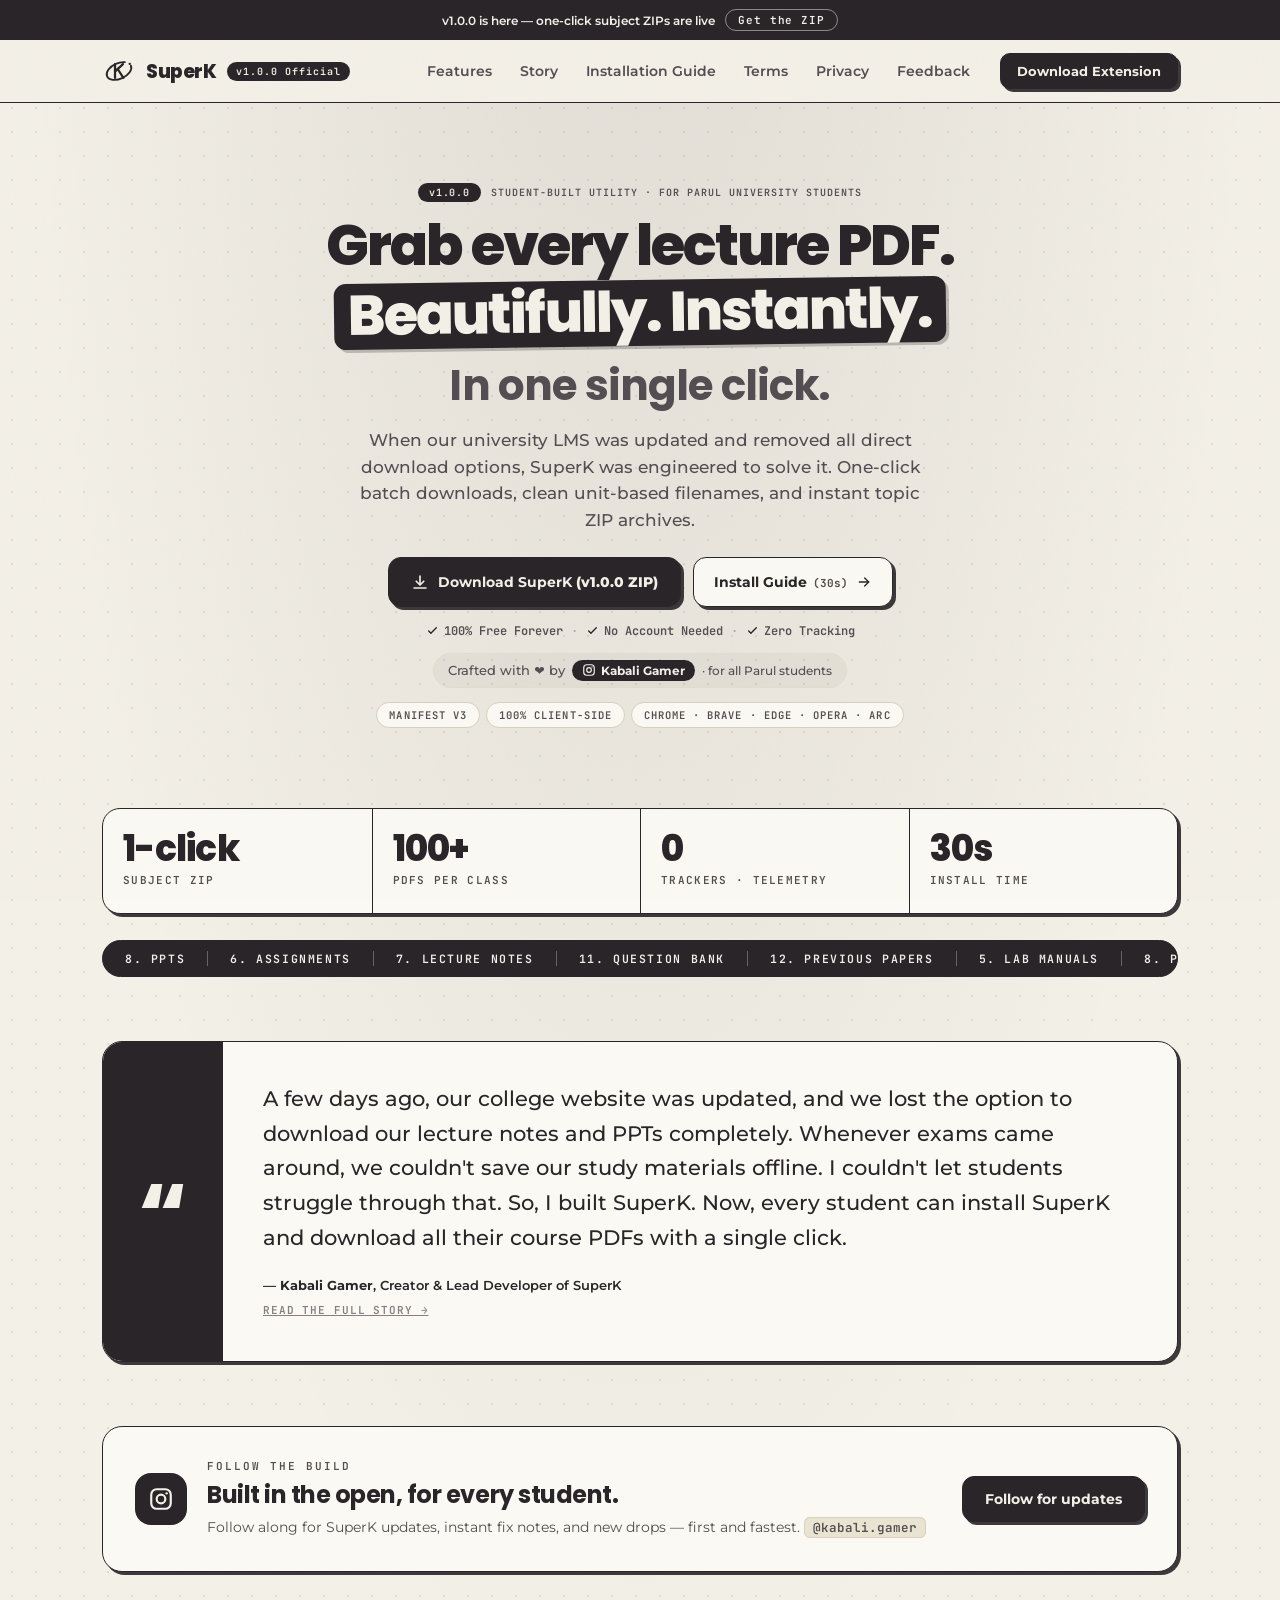
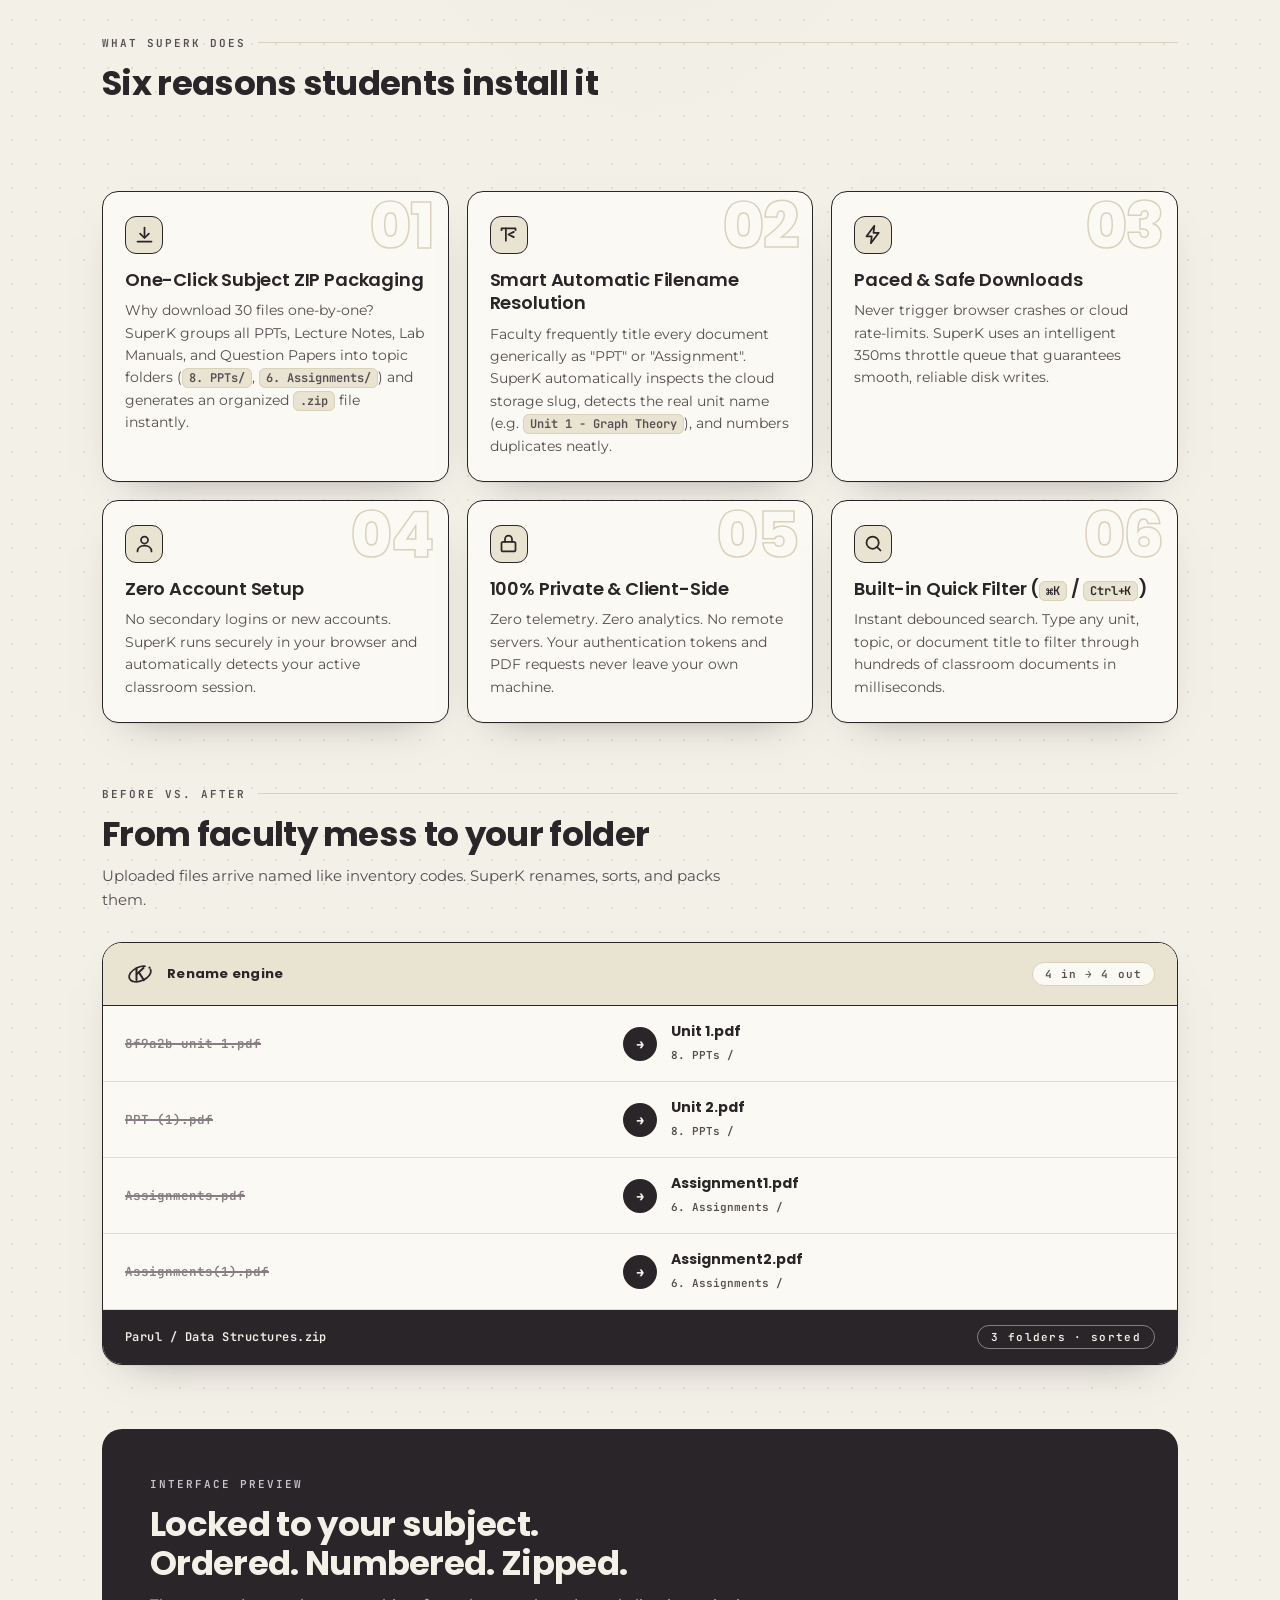
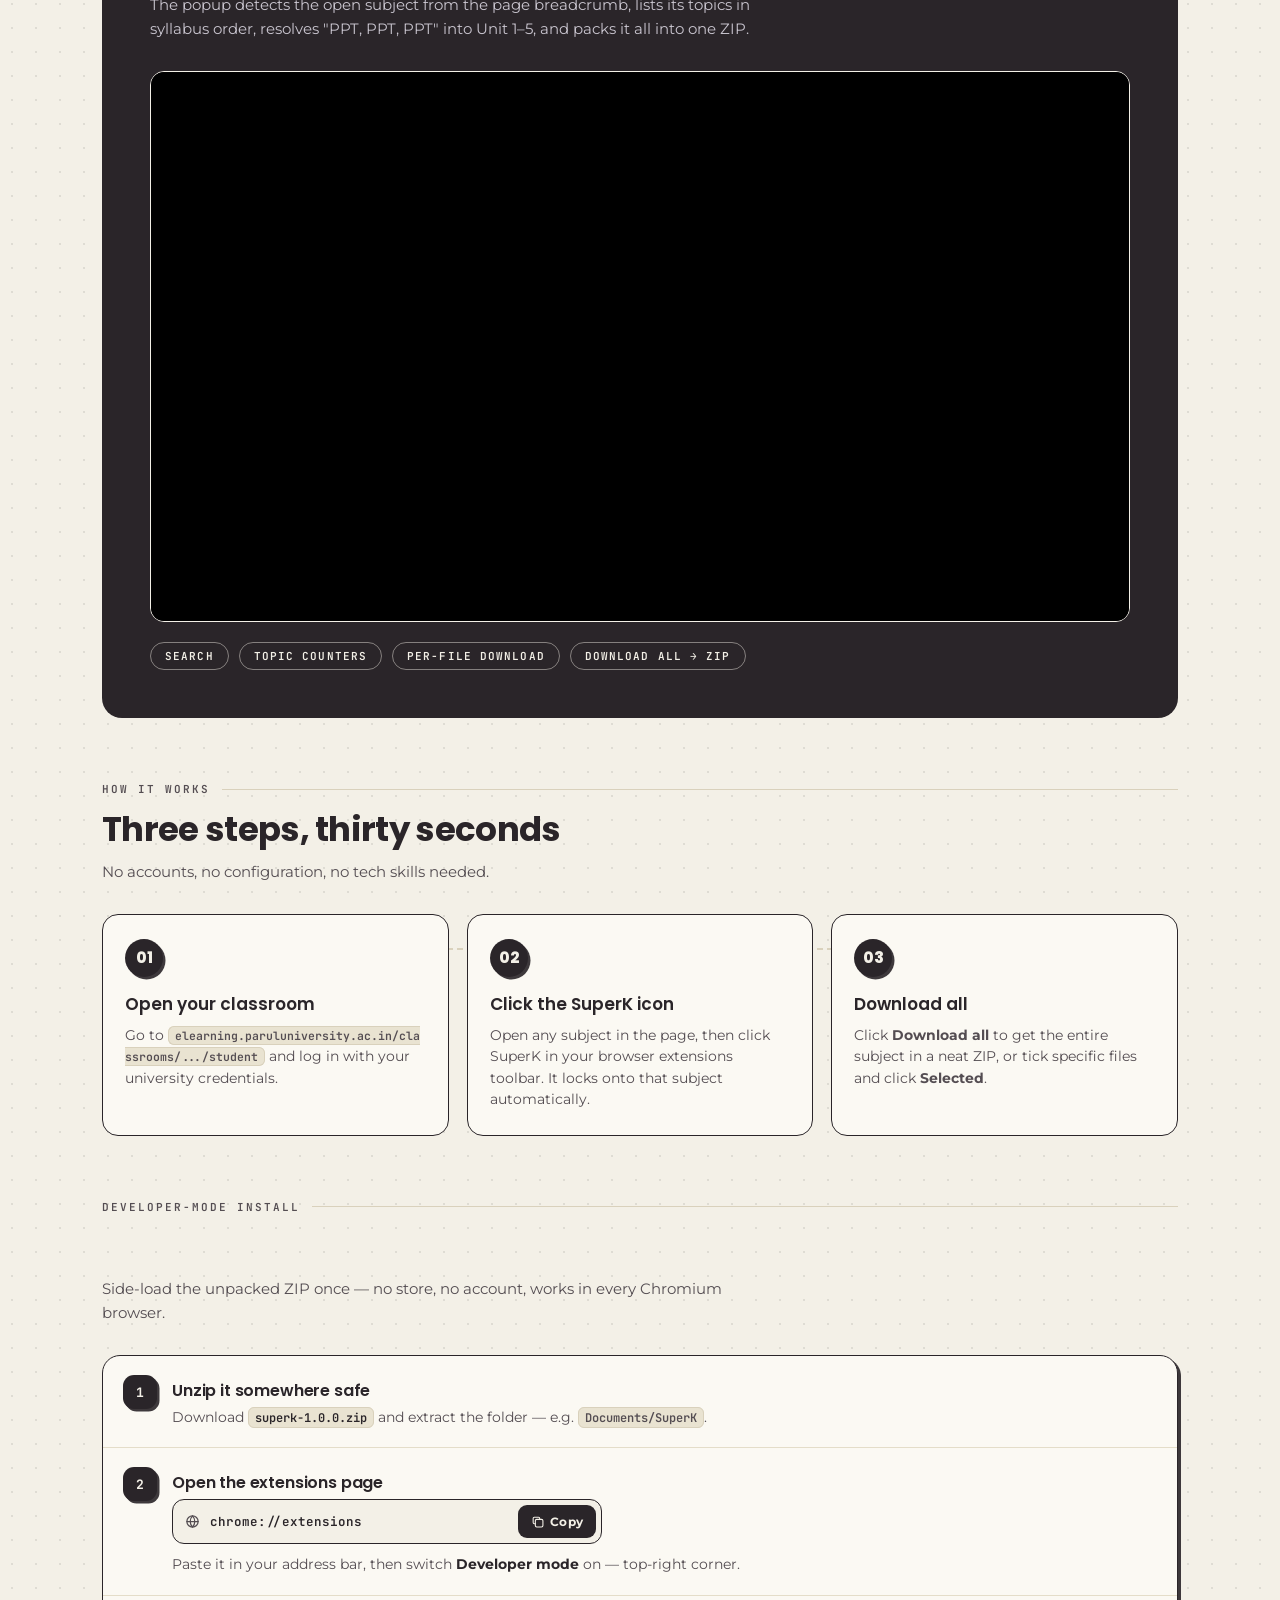
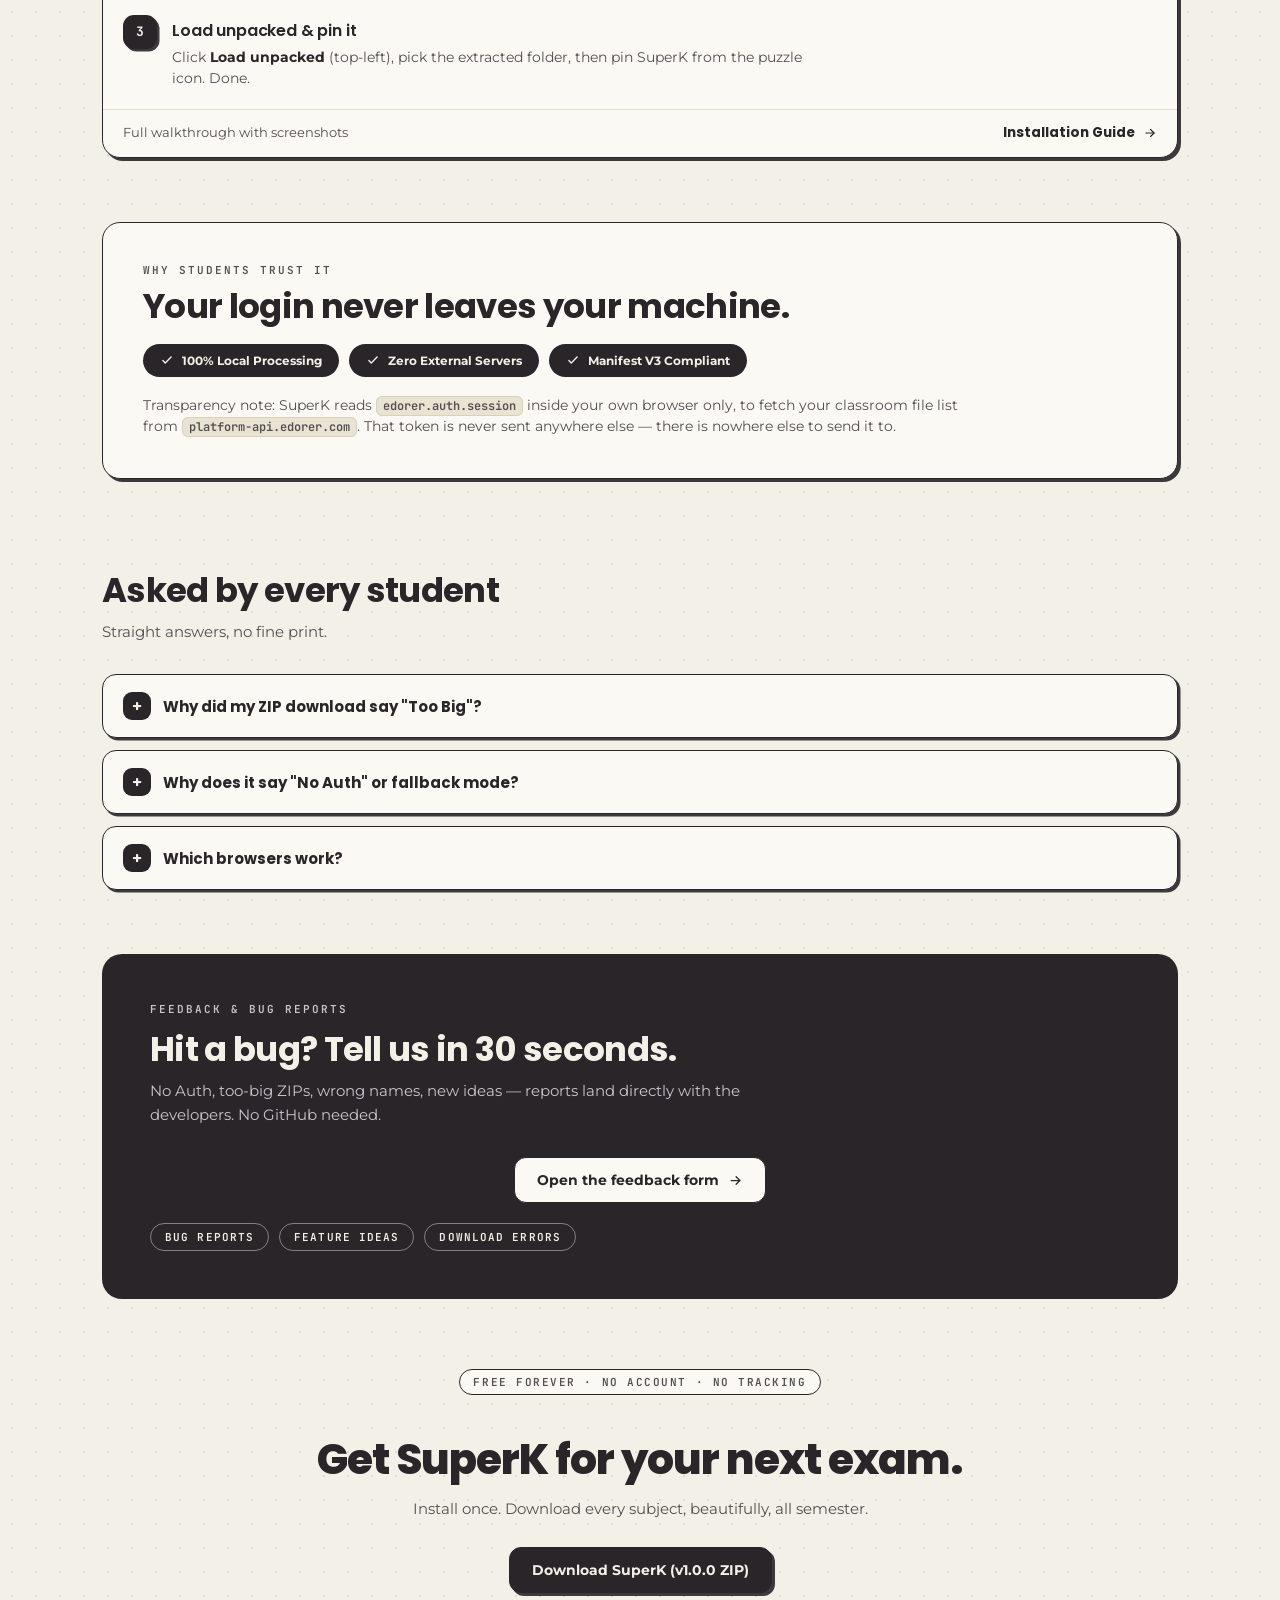
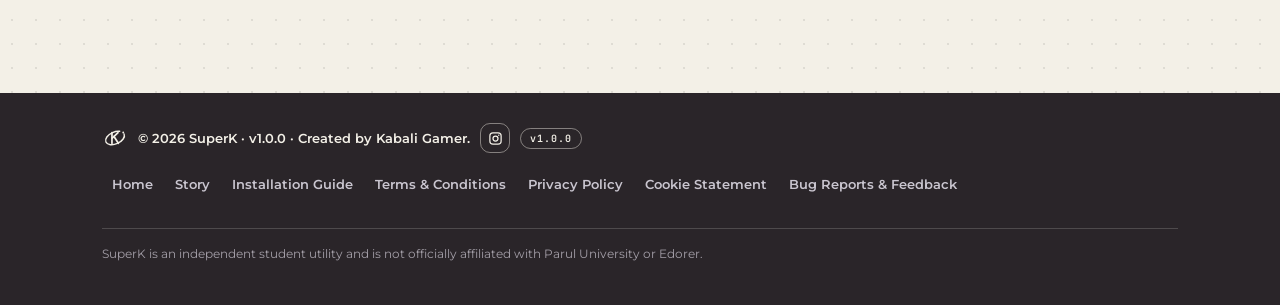
==== commit a965c16e: "Add one-shot scroll reveals + T&C/Instagram download gate site.js (new): shared one-shot Intersectio" ====
--- a/official/index.html
+++ b/official/index.html
@@ -10,7 +10,9 @@
 <link rel="preconnect" href="https://fonts.gstatic.com" crossorigin />
 <link href="https://fonts.googleapis.com/css2?family=Poppins:wght@600;700;800&family=Montserrat:wght@400;500;600;700&family=JetBrains+Mono:wght@400;600&display=swap" rel="stylesheet" />
 <link rel="stylesheet" href="tokens.css" />
-<link rel="stylesheet" href="site.css?v=7" />
+<link rel="stylesheet" href="site.css?v=9" />
+<script>(function () { var d = document.documentElement; if (!("IntersectionObserver" in window)) return; d.classList.add("js"); setTimeout(function () { if (!d.hasAttribute("data-reveal-ready")) d.classList.remove("js"); }, 2500); })();</script>
+<script src="site.js?v=1" defer></script>
 <style>
   /* --- INDEX backdrop: Warm Paper dot-grid + top glow (behind everything) --- */
   body {
@@ -412,7 +414,7 @@
 
 <main class="wrap">
 
-  <div class="stats" aria-label="SuperK at a glance">
+  <div class="stats reveal" aria-label="SuperK at a glance">
     <div class="stat"><b>1-click</b><span>Subject ZIP</span></div>
     <div class="stat"><b>100+</b><span>PDFs per class</span></div>
     <div class="stat"><b>0</b><span>Trackers · telemetry</span></div>
@@ -421,7 +423,7 @@
   <div class="marquee" aria-hidden="true"><div class="mtrack" id="mtrack"><span>8. PPTs</span><span>6. Assignments</span><span>7. Lecture Notes</span><span>11. Question Bank</span><span>12. Previous Papers</span><span>5. Lab Manuals</span></div></div>
 
   <section class="block" aria-label="Origin story">
-    <div class="quote">
+    <div class="quote reveal">
       <div class="quote-mark" aria-hidden="true">&ldquo;</div>
       <div class="quote-body">
         <p>A few days ago, our college website was updated, and we lost the option to download our lecture notes and PPTs completely. Whenever exams came around, we couldn't save our study materials offline. I couldn't let students struggle through that. So, I built SuperK. Now, every student can install SuperK and download all their course PDFs with a single click.</p>
@@ -431,7 +433,7 @@
   </section>
 
   <section class="block" aria-label="Follow the creator">
-    <div class="follow">
+    <div class="follow reveal">
       <span class="follow-mark" aria-hidden="true"><svg viewBox="0 0 24 24" width="26" height="26" fill="none" stroke="currentColor" stroke-width="2" stroke-linecap="round" stroke-linejoin="round"><rect x="3" y="3" width="18" height="18" rx="5" /><circle cx="12" cy="12" r="4" /><circle cx="17.2" cy="6.8" r="1.1" fill="currentColor" stroke="none" /></svg></span>
       <div>
         <p class="eyebrow">Follow the build</p>
@@ -443,24 +445,24 @@
   </section>
 
   <section class="block" id="features" aria-label="Features">
-    <p class="eyebrow rule">What SuperK does</p>
-    <h2>Six reasons students install it</h2>
-    <p class="sub">Everything runs inside your browser, on your machine, using the classroom session you already have open.</p>
-    <div class="grid">
-      <article class="card"><span class="num" aria-hidden="true">01</span><div class="ic"><svg viewBox="0 0 24 24" width="21" height="21" fill="none" stroke="currentColor" stroke-width="2" stroke-linecap="round" stroke-linejoin="round"><path d="M12 4v11" /><path d="m7 11 5 5 5-5" /><path d="M4 20h16" /></svg></div><h3>One-Click Subject ZIP Packaging</h3><p>Why download 30 files one-by-one? SuperK groups all PPTs, Lecture Notes, Lab Manuals, and Question Papers into topic folders (<code>8. PPTs/</code>, <code>6. Assignments/</code>) and generates an organized <code>.zip</code> file instantly.</p></article>
-      <article class="card"><span class="num" aria-hidden="true">02</span><div class="ic"><svg viewBox="0 0 24 24" width="21" height="21" fill="none" stroke="currentColor" stroke-width="2" stroke-linecap="round" stroke-linejoin="round"><path d="M4 7V5h16v2" /><path d="M9 5v14" /><path d="M18 9l-6 3 6 3" /></svg></div><h3>Smart Automatic Filename Resolution</h3><p>Faculty frequently title every document generically as "PPT" or "Assignment". SuperK automatically inspects the cloud storage slug, detects the real unit name (e.g. <code>Unit 1 - Graph Theory</code>), and numbers duplicates neatly.</p></article>
-      <article class="card"><span class="num" aria-hidden="true">03</span><div class="ic"><svg viewBox="0 0 24 24" width="21" height="21" fill="none" stroke="currentColor" stroke-width="2" stroke-linecap="round" stroke-linejoin="round"><path d="M13 2 4 14h6l-1 8 9-12h-6l1-8z" /></svg></div><h3>Paced &amp; Safe Downloads</h3><p>Never trigger browser crashes or cloud rate-limits. SuperK uses an intelligent 350ms throttle queue that guarantees smooth, reliable disk writes.</p></article>
-      <article class="card"><span class="num" aria-hidden="true">04</span><div class="ic"><svg viewBox="0 0 24 24" width="21" height="21" fill="none" stroke="currentColor" stroke-width="2" stroke-linecap="round" stroke-linejoin="round"><circle cx="12" cy="8" r="4" /><path d="M4 21c0-4 3.6-6.5 8-6.5s8 2.5 8 6.5" /></svg></div><h3>Zero Account Setup</h3><p>No secondary logins or new accounts. SuperK runs securely in your browser and automatically detects your active classroom session.</p></article>
-      <article class="card"><span class="num" aria-hidden="true">05</span><div class="ic"><svg viewBox="0 0 24 24" width="21" height="21" fill="none" stroke="currentColor" stroke-width="2" stroke-linecap="round" stroke-linejoin="round"><rect x="4" y="10" width="16" height="11" rx="2" /><path d="M8 10V7a4 4 0 0 1 8 0v3" /></svg></div><h3>100% Private &amp; Client-Side</h3><p>Zero telemetry. Zero analytics. No remote servers. Your authentication tokens and PDF requests never leave your own machine.</p></article>
-      <article class="card"><span class="num" aria-hidden="true">06</span><div class="ic"><svg viewBox="0 0 24 24" width="21" height="21" fill="none" stroke="currentColor" stroke-width="2" stroke-linecap="round" stroke-linejoin="round"><circle cx="11" cy="11" r="7" /><path d="m20 20-3.5-3.5" /></svg></div><h3>Built-in Quick Filter (<code>⌘K</code> / <code>Ctrl+K</code>)</h3><p>Instant debounced search. Type any unit, topic, or document title to filter through hundreds of classroom documents in milliseconds.</p></article>
+    <p class="eyebrow rule reveal">What SuperK does</p>
+    <h2 class="reveal">Six reasons students install it</h2>
+    <p class="sub reveal">Everything runs inside your browser, on your machine, using the classroom session you already have open.</p>
+    <div class="grid stagger">
+      <article class="card reveal"><span class="num" aria-hidden="true">01</span><div class="ic"><svg viewBox="0 0 24 24" width="21" height="21" fill="none" stroke="currentColor" stroke-width="2" stroke-linecap="round" stroke-linejoin="round"><path d="M12 4v11" /><path d="m7 11 5 5 5-5" /><path d="M4 20h16" /></svg></div><h3>One-Click Subject ZIP Packaging</h3><p>Why download 30 files one-by-one? SuperK groups all PPTs, Lecture Notes, Lab Manuals, and Question Papers into topic folders (<code>8. PPTs/</code>, <code>6. Assignments/</code>) and generates an organized <code>.zip</code> file instantly.</p></article>
+      <article class="card reveal"><span class="num" aria-hidden="true">02</span><div class="ic"><svg viewBox="0 0 24 24" width="21" height="21" fill="none" stroke="currentColor" stroke-width="2" stroke-linecap="round" stroke-linejoin="round"><path d="M4 7V5h16v2" /><path d="M9 5v14" /><path d="M18 9l-6 3 6 3" /></svg></div><h3>Smart Automatic Filename Resolution</h3><p>Faculty frequently title every document generically as "PPT" or "Assignment". SuperK automatically inspects the cloud storage slug, detects the real unit name (e.g. <code>Unit 1 - Graph Theory</code>), and numbers duplicates neatly.</p></article>
+      <article class="card reveal"><span class="num" aria-hidden="true">03</span><div class="ic"><svg viewBox="0 0 24 24" width="21" height="21" fill="none" stroke="currentColor" stroke-width="2" stroke-linecap="round" stroke-linejoin="round"><path d="M13 2 4 14h6l-1 8 9-12h-6l1-8z" /></svg></div><h3>Paced &amp; Safe Downloads</h3><p>Never trigger browser crashes or cloud rate-limits. SuperK uses an intelligent 350ms throttle queue that guarantees smooth, reliable disk writes.</p></article>
+      <article class="card reveal"><span class="num" aria-hidden="true">04</span><div class="ic"><svg viewBox="0 0 24 24" width="21" height="21" fill="none" stroke="currentColor" stroke-width="2" stroke-linecap="round" stroke-linejoin="round"><circle cx="12" cy="8" r="4" /><path d="M4 21c0-4 3.6-6.5 8-6.5s8 2.5 8 6.5" /></svg></div><h3>Zero Account Setup</h3><p>No secondary logins or new accounts. SuperK runs securely in your browser and automatically detects your active classroom session.</p></article>
+      <article class="card reveal"><span class="num" aria-hidden="true">05</span><div class="ic"><svg viewBox="0 0 24 24" width="21" height="21" fill="none" stroke="currentColor" stroke-width="2" stroke-linecap="round" stroke-linejoin="round"><rect x="4" y="10" width="16" height="11" rx="2" /><path d="M8 10V7a4 4 0 0 1 8 0v3" /></svg></div><h3>100% Private &amp; Client-Side</h3><p>Zero telemetry. Zero analytics. No remote servers. Your authentication tokens and PDF requests never leave your own machine.</p></article>
+      <article class="card reveal"><span class="num" aria-hidden="true">06</span><div class="ic"><svg viewBox="0 0 24 24" width="21" height="21" fill="none" stroke="currentColor" stroke-width="2" stroke-linecap="round" stroke-linejoin="round"><circle cx="11" cy="11" r="7" /><path d="m20 20-3.5-3.5" /></svg></div><h3>Built-in Quick Filter (<code>⌘K</code> / <code>Ctrl+K</code>)</h3><p>Instant debounced search. Type any unit, topic, or document title to filter through hundreds of classroom documents in milliseconds.</p></article>
     </div>
   </section>
 
   <section class="block" aria-label="Before and after">
-    <p class="eyebrow rule">Before vs. after</p>
-    <h2>From faculty mess to your folder</h2>
-    <p class="sub">Uploaded files arrive named like inventory codes. SuperK renames, sorts, and packs them.</p>
-    <div class="pipe" aria-label="How SuperK renames files">
+    <p class="eyebrow rule reveal">Before vs. after</p>
+    <h2 class="reveal">From faculty mess to your folder</h2>
+    <p class="sub reveal">Uploaded files arrive named like inventory codes. SuperK renames, sorts, and packs them.</p>
+    <div class="pipe reveal" aria-label="How SuperK renames files">
       <div class="pipe-head"><img src="assets/logo.svg" alt="" aria-hidden="true" /><b>Rename engine</b><span class="cnt">4 in → 4 out</span></div>
       <div class="prow"><span class="old">8f9a2b-unit-1.pdf</span><span class="arr" aria-hidden="true">→</span><span class="new"><b>Unit 1.pdf</b><span>8. PPTs /</span></span></div>
       <div class="prow"><span class="old">PPT (1).pdf</span><span class="arr" aria-hidden="true">→</span><span class="new"><b>Unit 2.pdf</b><span>8. PPTs /</span></span></div>
@@ -471,7 +473,7 @@
   </section>
 
   <section class="block" aria-label="Interface preview">
-    <div class="preview">
+    <div class="preview reveal">
       <p class="eyebrow" style="color:#c9c5cf">Interface preview</p>
       <h2>Locked to your subject.<br />Ordered. Numbered. Zipped.</h2>
       <p class="sub">The popup detects the open subject from the page breadcrumb, lists its topics in syllabus order, resolves "PPT, PPT, PPT" into Unit 1–5, and packs it all into one ZIP.</p>
@@ -481,21 +483,21 @@
   </section>
 
   <section class="block" id="how" aria-label="How it works">
-    <p class="eyebrow rule">How it works</p>
-    <h2>Three steps, thirty seconds</h2>
-    <p class="sub">No accounts, no configuration, no tech skills needed.</p>
-    <div class="steps">
-      <div class="step"><span class="n">01</span><h3>Open your classroom</h3><p>Go to <code>elearning.paruluniversity.ac.in/classrooms/.../student</code> and log in with your university credentials.</p></div>
-      <div class="step"><span class="n">02</span><h3>Click the SuperK icon</h3><p>Open any subject in the page, then click SuperK in your browser extensions toolbar. It locks onto that subject automatically.</p></div>
-      <div class="step"><span class="n">03</span><h3>Download all</h3><p>Click <b>Download all</b> to get the entire subject in a neat ZIP, or tick specific files and click <b>Selected</b>.</p></div>
+    <p class="eyebrow rule reveal">How it works</p>
+    <h2 class="reveal">Three steps, thirty seconds</h2>
+    <p class="sub reveal">No accounts, no configuration, no tech skills needed.</p>
+    <div class="steps stagger">
+      <div class="step reveal"><span class="n">01</span><h3>Open your classroom</h3><p>Go to <code>elearning.paruluniversity.ac.in/classrooms/.../student</code> and log in with your university credentials.</p></div>
+      <div class="step reveal"><span class="n">02</span><h3>Click the SuperK icon</h3><p>Open any subject in the page, then click SuperK in your browser extensions toolbar. It locks onto that subject automatically.</p></div>
+      <div class="step reveal"><span class="n">03</span><h3>Download all</h3><p>Click <b>Download all</b> to get the entire subject in a neat ZIP, or tick specific files and click <b>Selected</b>.</p></div>
     </div>
   </section>
 
   <section class="block" aria-label="Install in 30 seconds">
-    <p class="eyebrow rule">Developer-mode install</p>
-    <h2>On your toolbar in 30 seconds</h2>
-    <p class="sub">Side-load the unpacked ZIP once — no store, no account, works in every Chromium browser.</p>
-    <div class="setup">
+    <p class="eyebrow rule reveal">Developer-mode install</p>
+    <h2 class="reveal">On your toolbar in 30 seconds</h2>
+    <p class="sub reveal">Side-load the unpacked ZIP once — no store, no account, works in every Chromium browser.</p>
+    <div class="setup reveal">
       <ol class="setup-steps">
         <li>
           <span class="setup-n" aria-hidden="true">1</span>
@@ -537,7 +539,7 @@
   </section>
 
   <section class="block" aria-label="Privacy and security">
-    <div class="trust">
+    <div class="trust reveal">
       <p class="eyebrow" style="margin-bottom:10px">Why students trust it</p>
       <h2 style="margin-top:0">Your login never leaves your machine.</h2>
       <div class="trust-badges">
@@ -550,10 +552,10 @@
   </section>
 
   <section class="block" id="faq" aria-label="Questions">
-    <p class="eyebrow rule">Quick answers</p>
-    <h2>Asked by every student</h2>
-    <p class="sub">Straight answers, no fine print.</p>
-    <div class="faq">
+    <p class="eyebrow rule reveal">Quick answers</p>
+    <h2 class="reveal">Asked by every student</h2>
+    <p class="sub reveal">Straight answers, no fine print.</p>
+    <div class="faq reveal">
       <details><summary>Why did my ZIP download say "Too Big"?</summary><p>Your browser tab only has so much RAM. SuperK measures every file first, and past ~150 MB it skips the single ZIP and downloads the files individually instead — same PDFs, zero crashes.</p></details>
       <details><summary>Why does it say "No Auth" or fallback mode?</summary><p>Your classroom login session hadn't loaded when SuperK scanned. Refresh the Edorer classroom tab once so the session token loads, then reopen SuperK.</p></details>
       <details><summary>Which browsers work?</summary><p>Chrome, Brave, Edge, Opera, and Arc — any Chromium browser that supports Manifest V3 extensions.</p></details>
@@ -561,7 +563,7 @@
   </section>
 
   <section class="block" aria-label="Feedback">
-    <div class="preview">
+    <div class="preview reveal">
       <p class="eyebrow" style="color:#c9c5cf">Feedback &amp; bug reports</p>
       <h2>Hit a bug? Tell us in 30 seconds.</h2>
       <p class="sub">No Auth, too-big ZIPs, wrong names, new ideas — reports land directly with the developers. No GitHub needed.</p>
@@ -571,11 +573,11 @@
     </div>
   </section>
 
-  <section class="final wrap" aria-label="Download">
-    <p class="pill">Free forever · No account · No tracking</p>
-    <h2 style="margin-top:16px">Get SuperK for your next exam.</h2>
-    <p>Install once. Download every subject, beautifully, all semester.</p>
-    <div class="ctas" style="justify-content:center"><a class="btn btn-ink" href="releases/superk-1.0.0.zip">Download SuperK (v1.0.0 ZIP)</a></div>
+  <section class="final wrap stagger" aria-label="Download">
+    <p class="pill reveal">Free forever · No account · No tracking</p>
+    <h2 class="reveal" style="margin-top:16px">Get SuperK for your next exam.</h2>
+    <p class="reveal">Install once. Download every subject, beautifully, all semester.</p>
+    <div class="ctas reveal" style="justify-content:center"><a class="btn btn-ink" href="releases/superk-1.0.0.zip">Download SuperK (v1.0.0 ZIP)</a></div>
   </section>
 
 </main>
--- a/official/site.css
+++ b/official/site.css
@@ -66,7 +66,19 @@
 .foot-links a:hover { color: #fff; background: rgba(243,240,231,.12); }
 .disclaimer { width: 100%; font: 400 11.5px/1.6 var(--body); color: #a49fa8; border-top: 1px solid rgba(243,240,231,.18); padding-top: 16px; }
 
-/* Reveal/fade animations removed on request — all pages render fully static. */
+/* ---- scroll reveal: one-shot fade-up (IntersectionObserver, never scroll-linked) ----
+   Hidden only while <html class="js"> is present (set inline in <head>), so with JS
+   disabled or site.js failing to load, every page renders fully visible. site.js adds
+   .is-visible exactly once per element, then stops observing — nothing ever fades back
+   out, and there are no partial-opacity states tied to scroll position. */
+.js .reveal { opacity: 0; transform: translateY(28px); transition: opacity .7s cubic-bezier(.22, 1, .36, 1), transform .7s cubic-bezier(.22, 1, .36, 1); transition-delay: var(--rd, 0ms); }
+.js .reveal.is-visible { opacity: 1; transform: none; }
+.stagger > .reveal:nth-child(2) { --rd: 60ms; }
+.stagger > .reveal:nth-child(3) { --rd: 120ms; }
+.stagger > .reveal:nth-child(4) { --rd: 180ms; }
+.stagger > .reveal:nth-child(5) { --rd: 240ms; }
+.stagger > .reveal:nth-child(6) { --rd: 300ms; }
+.stagger > .reveal:nth-child(n+7) { --rd: 360ms; }
 
 @media (max-width: 860px) {
   .links { display: none; position: absolute; top: 100%; left: 0; right: 0; background: var(--paper); border-bottom: 1.5px solid var(--ink); flex-direction: column; padding: 10px 18px 16px; }
@@ -77,6 +89,7 @@
 @media (prefers-reduced-motion: reduce) {
   *, *::before, *::after { animation: none !important; transition: none !important; }
   html { scroll-behavior: auto; }
+  .js .reveal { opacity: 1; transform: none; }
 }
 
 /* announcement bar */
@@ -299,3 +312,45 @@
 .btn .spin { width: 15px; height: 15px; flex: none; border-radius: 99px; border: 2.5px solid rgba(243,240,231,.4); border-top-color: var(--acc-ink); animation: spin .7s linear infinite; }
 @keyframes spin { to { transform: rotate(360deg); } }
 @media (max-width: 900px) { .fb-layout { grid-template-columns: 1fr; } }
+
+/* ---- download gate: fullscreen pre-download layout (markup built by site.js) ---- */
+.gate { position: fixed; inset: 0; z-index: 150; overflow-y: auto; overscroll-behavior: contain; text-align: left; background: radial-gradient(110% 50% at 100% -5%, rgba(42, 37, 41, .06), transparent 60%), var(--paper); }
+.gate[hidden] { display: none; }
+html.gate-lock, html.gate-lock body { overflow: hidden; }
+.gate-top { display: flex; align-items: center; justify-content: space-between; gap: 14px; max-width: 620px; margin: 0 auto; padding: 16px 22px 0; }
+.gate-brand { display: inline-flex; align-items: center; gap: 10px; font: 800 17px var(--display); letter-spacing: -.02em; }
+.gate-brand img { width: 30px; height: 30px; display: block; }
+.gate-x { display: inline-grid; place-items: center; width: 44px; height: 44px; padding: 0; background: var(--card); color: var(--ink); border: 1.5px solid var(--ink); border-radius: 12px; cursor: pointer; box-shadow: 2.5px 2.5px 0 rgba(42, 37, 41, .9); transition: transform .12s var(--ease), box-shadow .14s var(--ease); }
+.gate-x:hover { transform: translate(-1px, -1px); box-shadow: 3.5px 3.5px 0 rgba(42, 37, 41, .9); }
+.gate-x:active { transform: translate(1px, 1px); box-shadow: none; }
+.gate-x svg { width: 18px; height: 18px; }
+.gate-body { max-width: 620px; margin: 0 auto; padding: clamp(20px, 4.5vw, 38px) 22px 48px; }
+.gate-body h2 { font: 700 clamp(26px, 4.4vw, 36px)/1.12 var(--display); letter-spacing: -.028em; margin: 0 0 10px; outline: none; }
+.gate-sub { color: var(--ink2); margin: 0 0 24px; max-width: 46em; }
+.gate-step { display: grid; grid-template-columns: 40px minmax(0, 1fr); gap: 16px; background: var(--card); border: 1.5px solid var(--ink); border-radius: 18px; box-shadow: var(--tactile); padding: 20px; margin: 0 0 14px; transition: background .2s var(--ease); }
+.gate-step.done { background: var(--paper2); }
+.gate-n { width: 40px; height: 40px; border-radius: 12px; background: var(--ink); color: var(--acc-ink); font: 700 13px var(--mono); display: grid; place-items: center; box-shadow: 2.5px 2.5px 0 rgba(42, 37, 41, .9); }
+.gate-n svg { width: 17px; height: 17px; }
+.gate-n .n-ok { display: none; }
+.gate-step.done .gate-n { background: var(--card); color: var(--ink); border: 1.5px solid var(--ink); box-shadow: none; }
+.gate-step.done .gate-n .n-num { display: none; }
+.gate-step.done .gate-n .n-ok { display: block; }
+.gate-step h3 { font: 600 17px/1.3 var(--display); letter-spacing: -.01em; margin: 8px 0 10px; }
+.gate-step label a { color: var(--ink); font-weight: 600; text-decoration: underline; text-decoration-color: var(--mut); text-decoration-thickness: 1.5px; text-underline-offset: 2.5px; }
+.gate-step label a:hover { text-decoration-color: var(--ink); background: var(--paper2); }
+.gate-handle { font: 600 12.5px var(--mono); background: var(--paper2); border: 1px solid var(--line); border-radius: 6px; padding: 2px 8px; white-space: nowrap; }
+.gate-hint { font: 500 12.5px/1.6 var(--body); color: var(--ink2); margin: 0 0 12px; }
+.gate-ig-row { display: flex; align-items: center; gap: 12px; flex-wrap: wrap; }
+.gate-follow svg { width: 15px; height: 15px; }
+.gate-done-pill { display: none; align-items: center; gap: 7px; font: 700 12px var(--body); background: var(--ink); color: var(--acc-ink); border-radius: 99px; padding: 10px 16px; }
+.gate-done-pill svg { width: 13px; height: 13px; }
+.gate-step.done .gate-done-pill { display: inline-flex; }
+.gate-dl { width: 100%; justify-content: center; gap: 10px; margin-top: 8px; padding: 16px 22px; font-size: 14.5px; border-radius: 14px; }
+.gate-dl svg { width: 18px; height: 18px; }
+.gate-dl[aria-disabled="true"], .gate-dl[aria-disabled="true"]:hover, .gate-dl[aria-disabled="true"]:active { background: var(--paper2); color: var(--mut); border-color: var(--line); box-shadow: none; transform: none; cursor: not-allowed; }
+.gate-lock { font: 600 12px var(--mono); letter-spacing: .05em; color: var(--ink2); text-align: center; margin: 12px 0 0; }
+@media (max-width: 480px) {
+  .gate-step { grid-template-columns: 34px minmax(0, 1fr); gap: 13px; padding: 17px 16px; }
+  .gate-n { width: 34px; height: 34px; }
+  .gate-follow { width: 100%; justify-content: center; }
+}
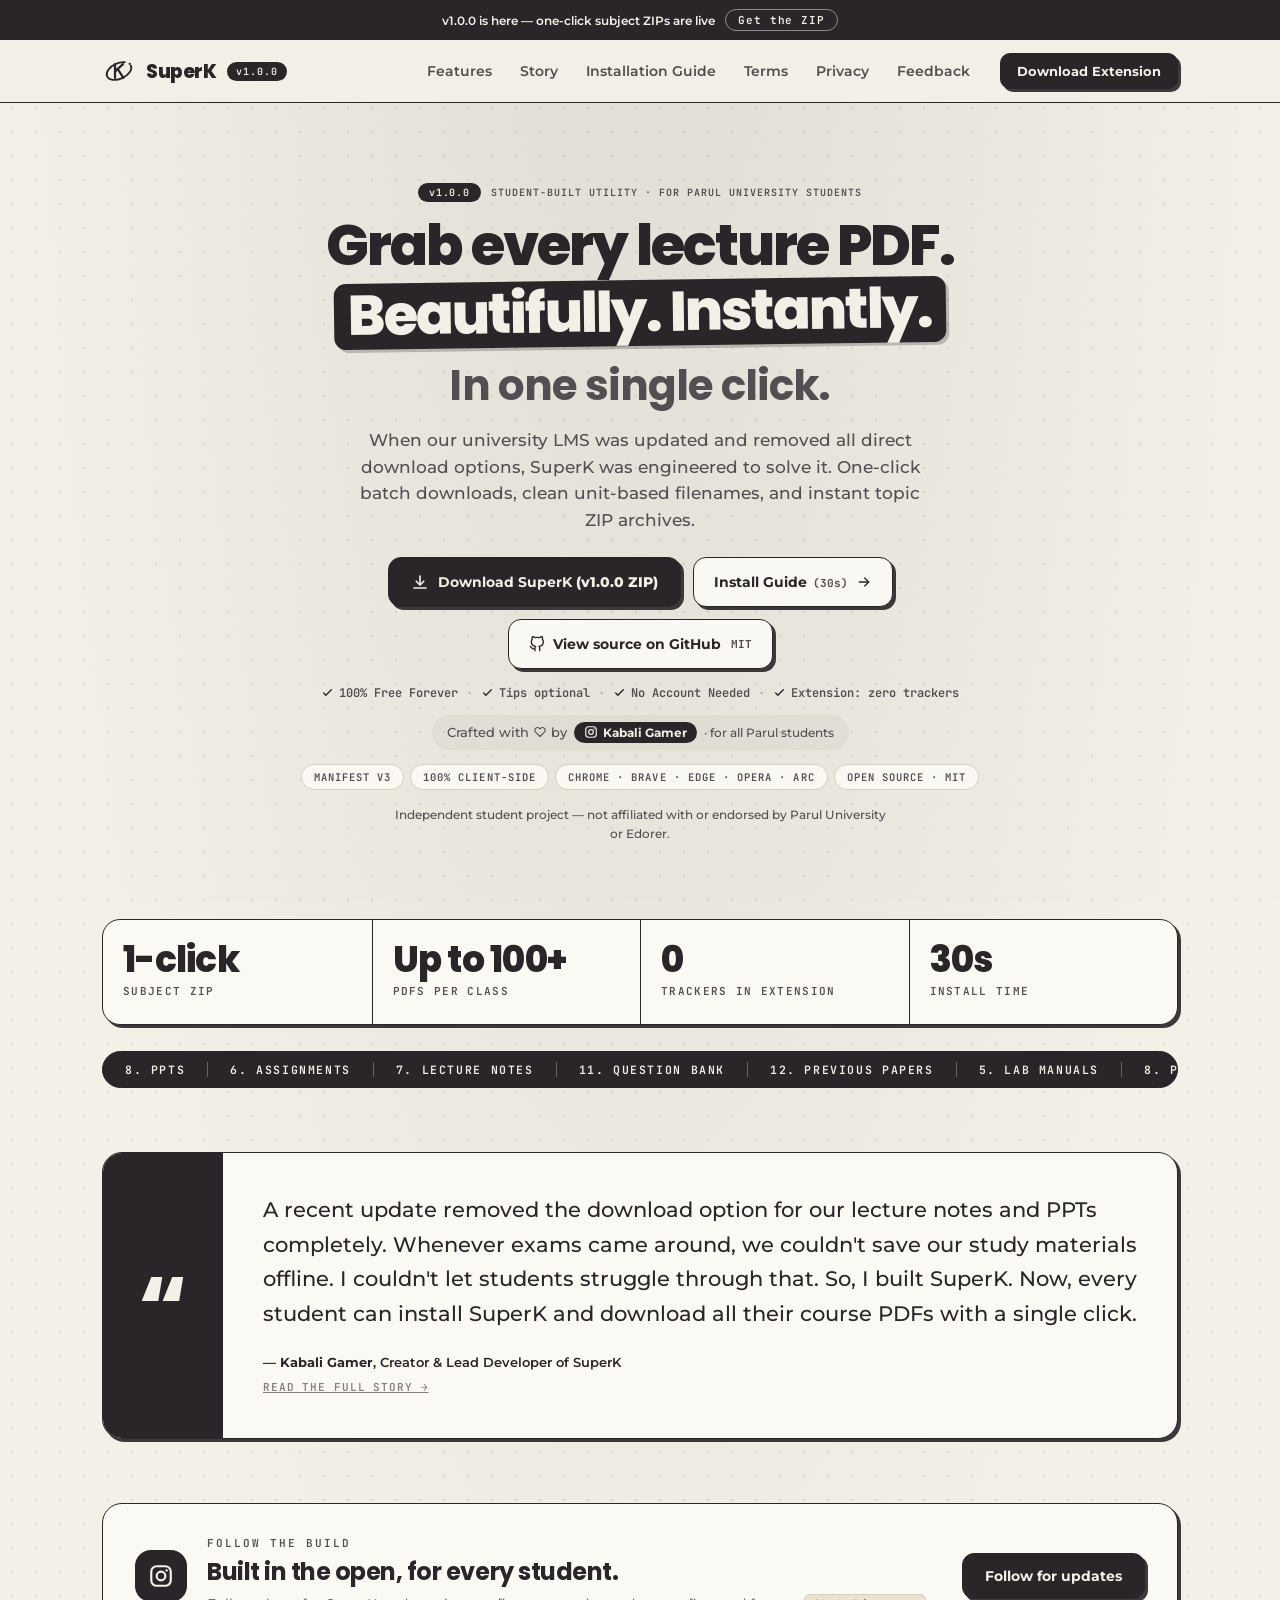
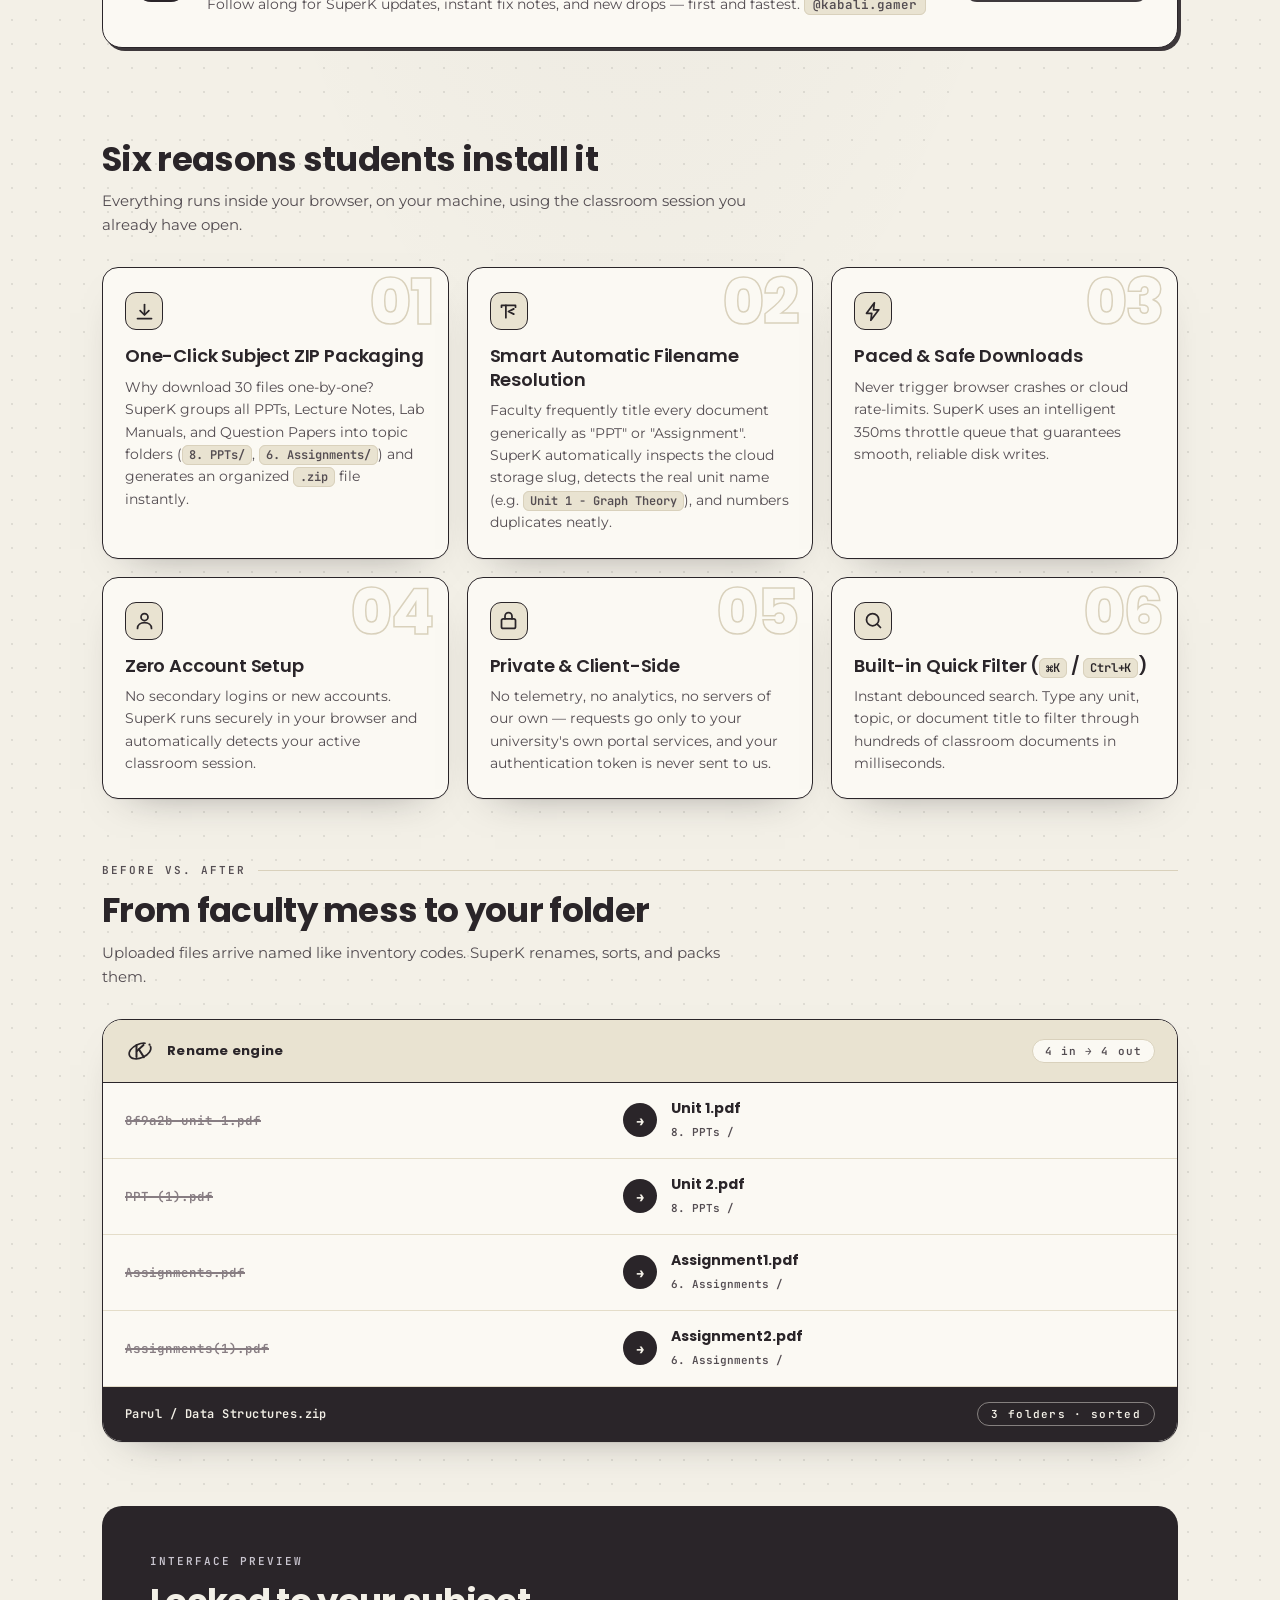
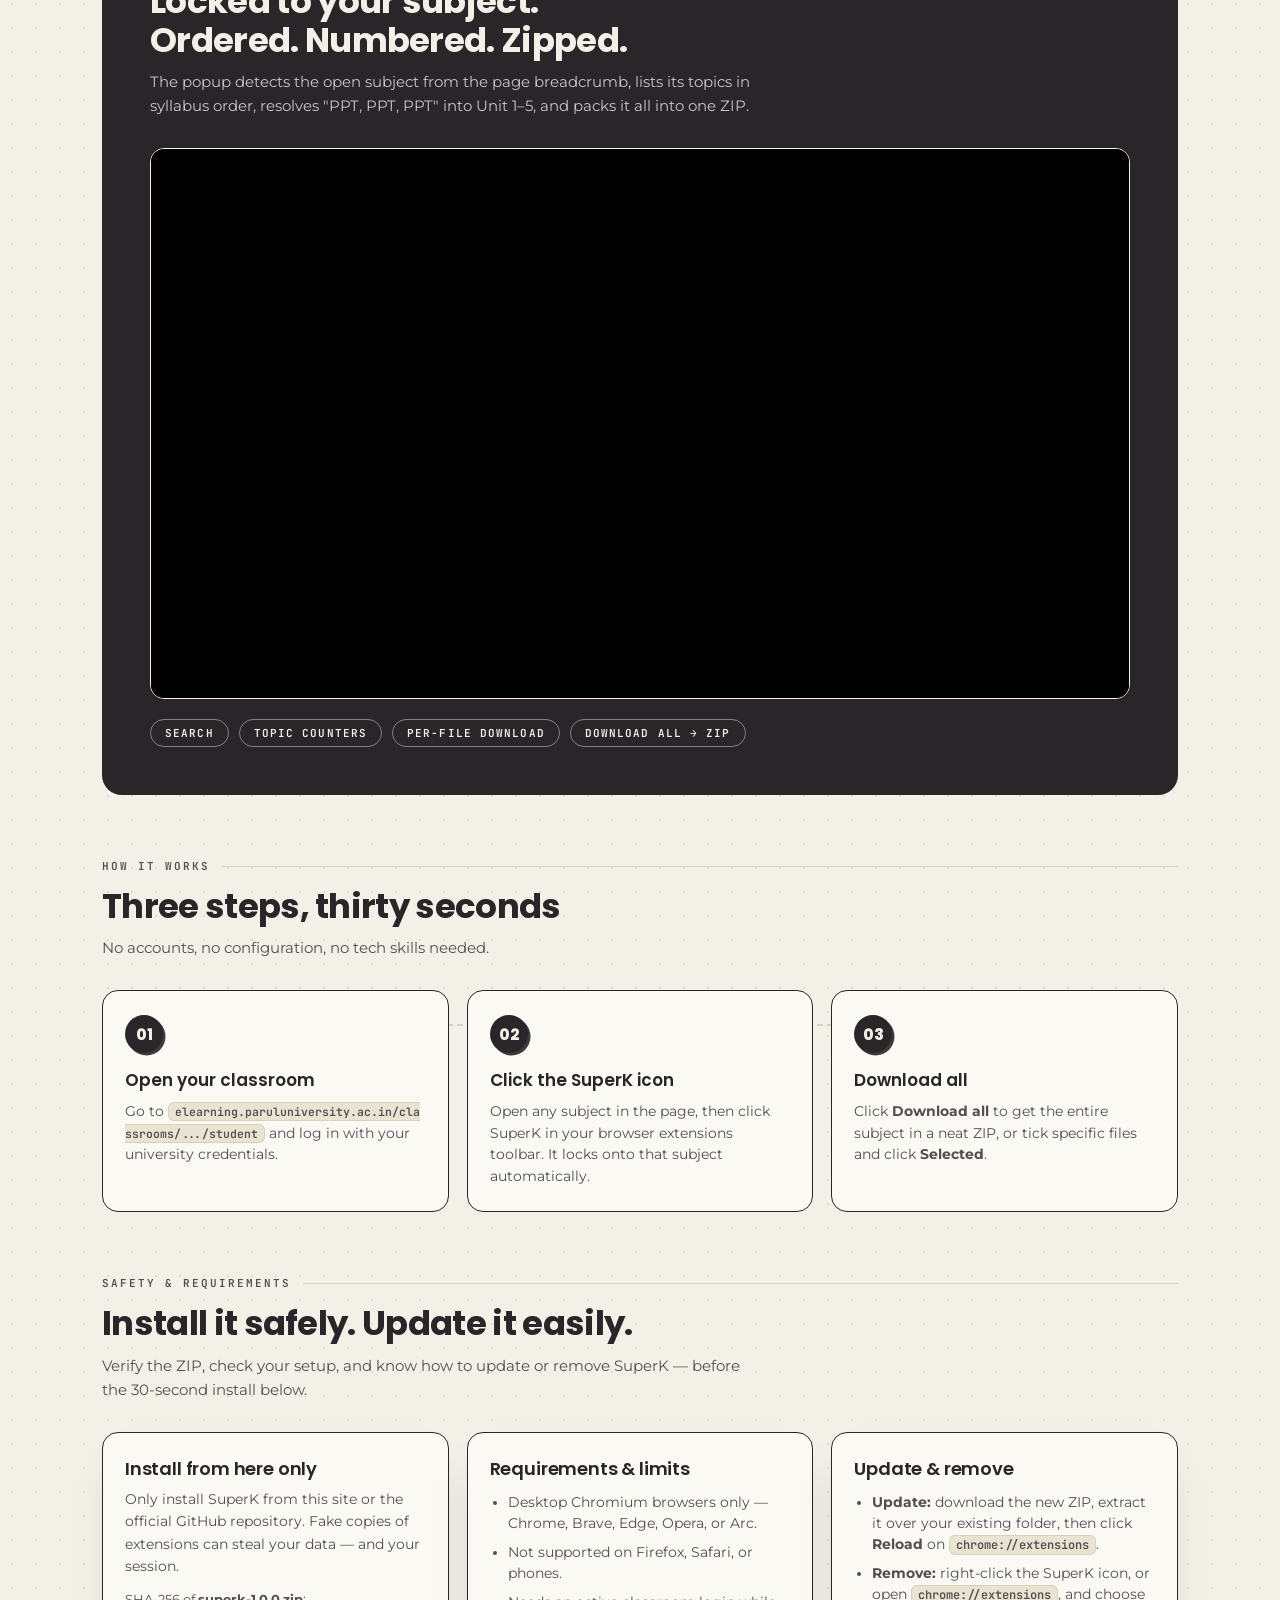
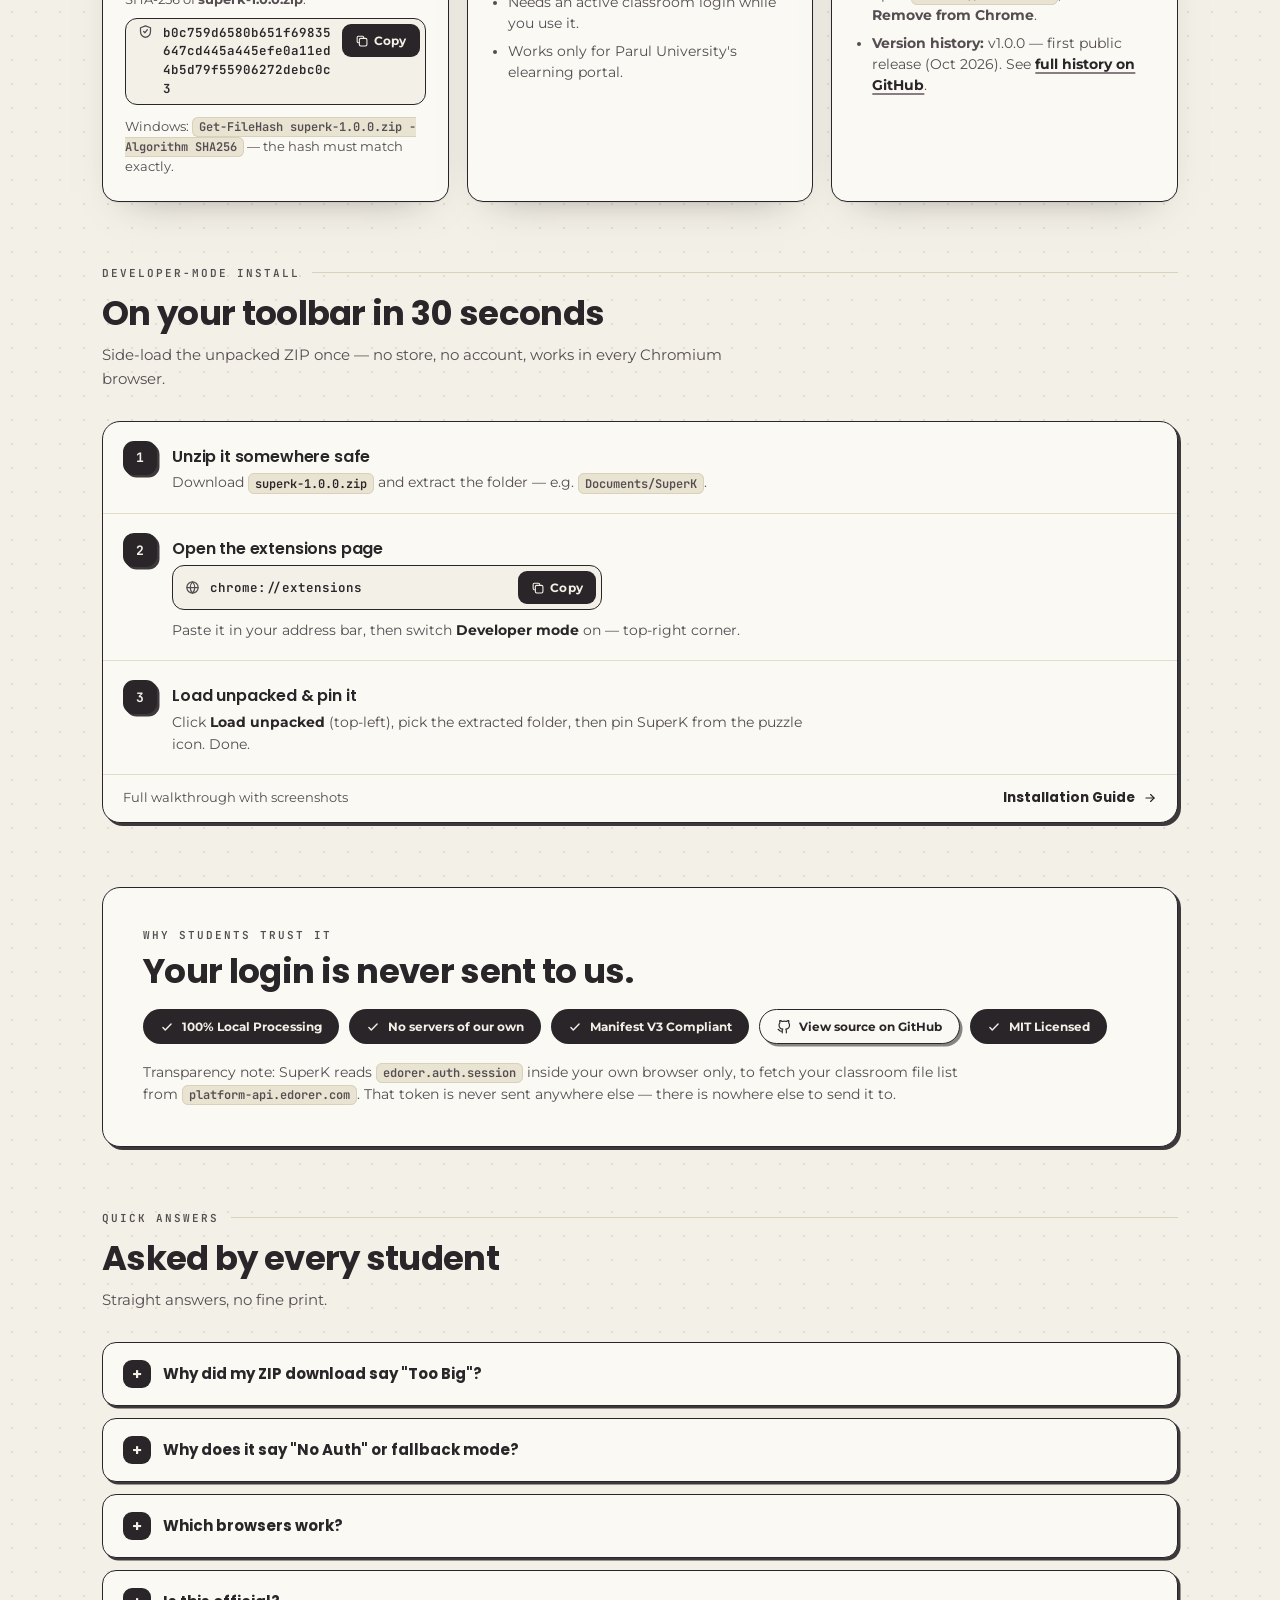
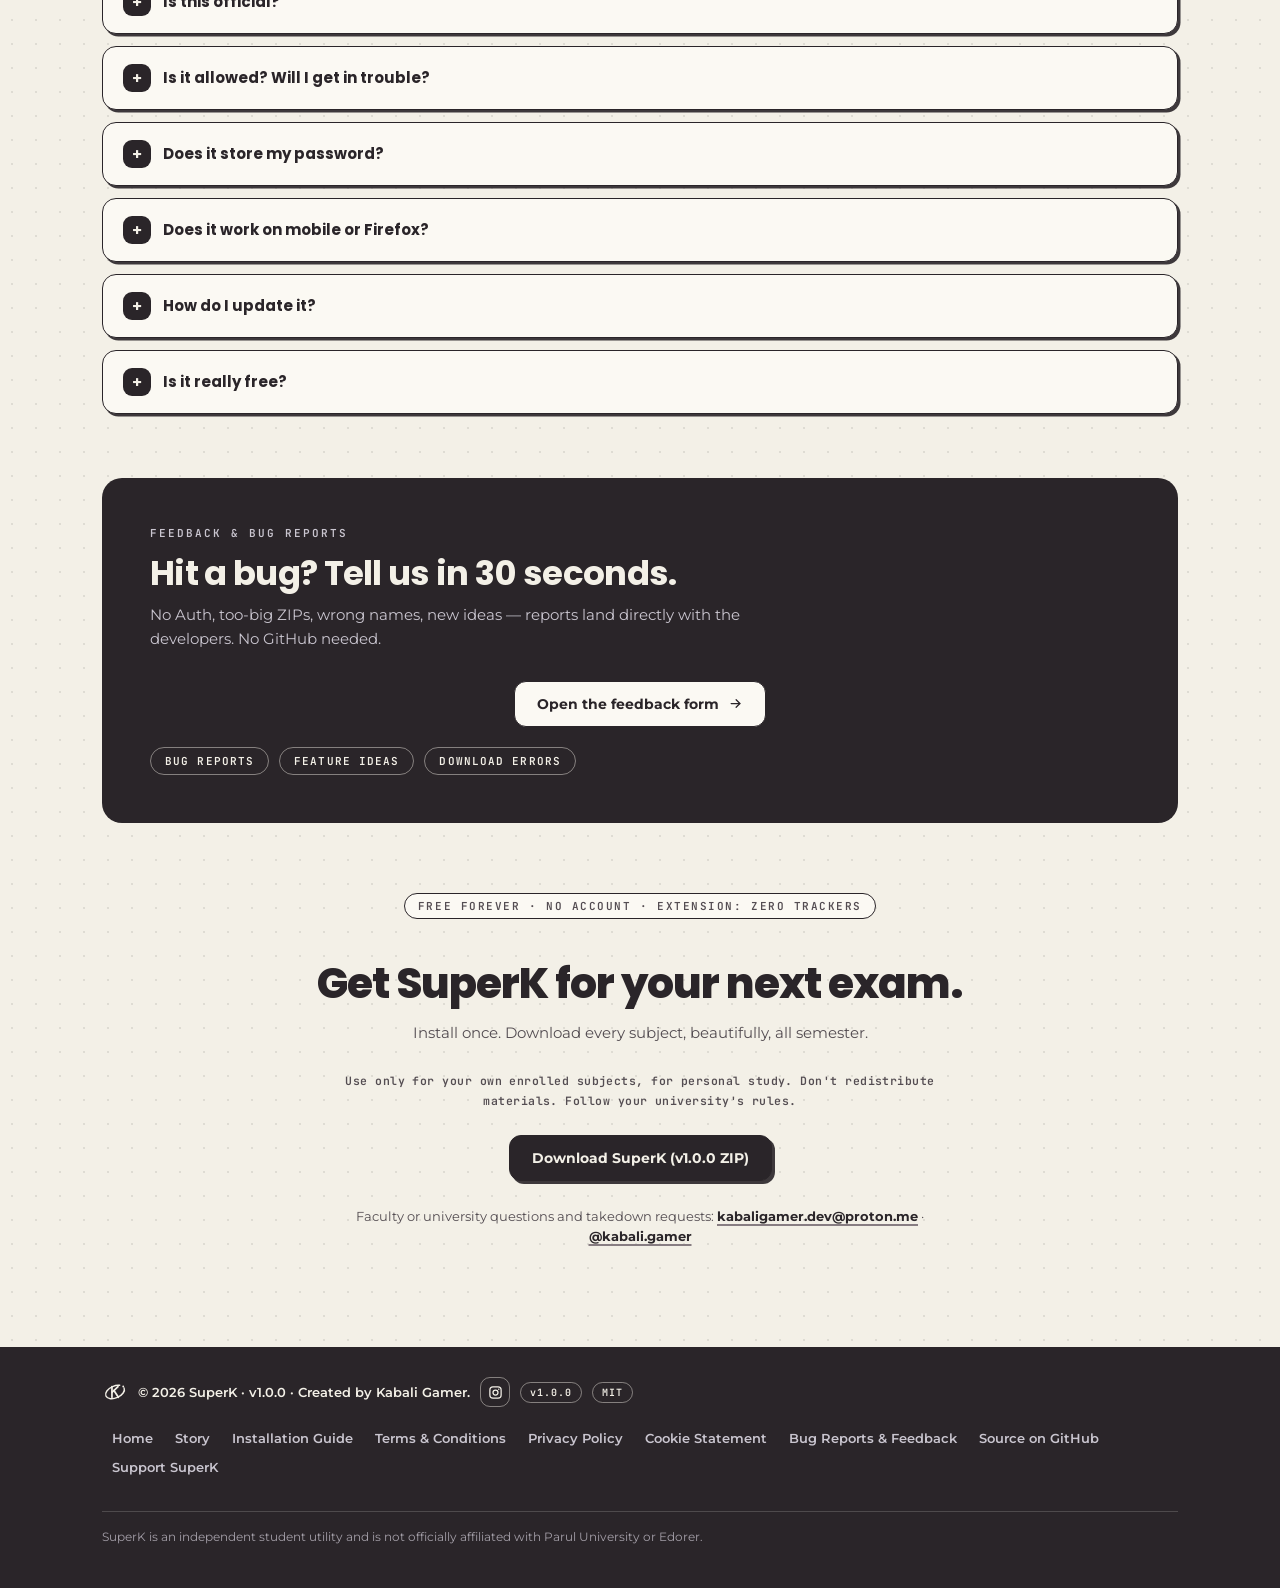
==== commit 8d73c54b: "Site page-1 review: claim fixes, safety + FAQ + footer sections, UPI tip card, OG card, sitemap/robo" ====
--- a/official/index.html
+++ b/official/index.html
@@ -4,13 +4,27 @@
 <meta charset="utf-8" />
 <meta name="viewport" content="width=device-width, initial-scale=1" />
 <title>SuperK — Grab every lecture PDF. Beautifully. | Created by Kabali Gamer</title>
-<meta name="description" content="SuperK is a free browser utility for Parul University students. One-click batch downloads, clean unit-based filenames, and instant topic ZIP archives." />
+<meta name="description" content="SuperK is a free, open-source browser utility for Parul University students — one-click batch PDF downloads, clean filenames, and instant subject ZIP archives. Independent student project." />
+<meta name="theme-color" content="#F3F0E7" />
+<link rel="canonical" href="https://superk-official.web.app/" />
+<meta property="og:type" content="website" />
+<meta property="og:site_name" content="SuperK" />
+<meta property="og:title" content="SuperK — One-click PDF &amp; ZIP downloads for Parul University" />
+<meta property="og:description" content="Free, open-source (MIT) browser extension. Batch-download lecture PDFs and pack whole subjects into topic ZIPs — 100% client-side, no account needed." />
+<meta property="og:url" content="https://superk-official.web.app/" />
+<meta property="og:image" content="https://superk-official.web.app/assets/og-card.png" />
+<meta property="og:image:width" content="1200" />
+<meta property="og:image:height" content="630" />
+<meta name="twitter:card" content="summary_large_image" />
+<meta name="twitter:title" content="SuperK — One-click PDF &amp; ZIP downloads for Parul University" />
+<meta name="twitter:description" content="Free, open-source (MIT) browser extension. Batch-download lecture PDFs and pack whole subjects into topic ZIPs." />
+<meta name="twitter:image" content="https://superk-official.web.app/assets/og-card.png" />
 <link rel="icon" href="assets/favicon.ico?v=2" />
 <link rel="preconnect" href="https://fonts.googleapis.com" />
 <link rel="preconnect" href="https://fonts.gstatic.com" crossorigin />
 <link href="https://fonts.googleapis.com/css2?family=Poppins:wght@600;700;800&family=Montserrat:wght@400;500;600;700&family=JetBrains+Mono:wght@400;600&display=swap" rel="stylesheet" />
 <link rel="stylesheet" href="tokens.css" />
-<link rel="stylesheet" href="site.css?v=9" />
+<link rel="stylesheet" href="site.css?v=10" />
 <script>(function () { var d = document.documentElement; if (!("IntersectionObserver" in window)) return; d.classList.add("js"); setTimeout(function () { if (!d.hasAttribute("data-reveal-ready")) d.classList.remove("js"); }, 2500); })();</script>
 <script src="site.js?v=1" defer></script>
 <style>
@@ -340,14 +354,54 @@
     .quote { grid-template-columns: 1fr; }
     .quote-mark { padding: 10px; font-size: 56px; }
   }
+  /* page-1 review pass: skip link, safety cards, footer tip link, tip card */
+  .skip { position: fixed; left: 12px; top: -64px; z-index: 300; background: var(--ink); color: var(--acc-ink); padding: 12px 18px; border-radius: 11px; font: 700 13px var(--body); text-decoration: none; transition: top .15s var(--ease); }
+  .skip:focus { top: 12px; }
+  .hero-note { font: 500 12px/1.55 var(--body); color: var(--ink2); margin: 12px auto 0; max-width: 46em; text-align: center; text-wrap: pretty; }
+  .author-label { display: inline-flex; align-items: center; gap: 5px; }
+  .card ul { margin: 12px 0 0; padding-left: 18px; }
+  .card li { font-size: 13.5px; line-height: 1.55; color: var(--ink2); margin: 0 0 8px; }
+  .card li:last-child { margin-bottom: 0; }
+  .card a { color: var(--ink); font-weight: 700; text-decoration: underline; text-decoration-color: var(--mut); text-decoration-thickness: 1.5px; text-underline-offset: 2.5px; }
+  .card a:hover { text-decoration-color: var(--ink); }
+  .card p.hash-note { font-size: 12.5px; color: var(--ink2); margin: 12px 0 0; }
+  .omni-hash { max-width: none; align-items: flex-start; margin: 8px 0 0; }
+  .omni-hash .omni-url { white-space: normal; word-break: break-all; overflow: visible; line-height: 1.5; }
+  .trust-badges a { display: inline-flex; align-items: center; gap: 8px; font: 700 12px var(--body); background: var(--card); color: var(--ink); border: 1.5px solid var(--ink); border-radius: 99px; padding: 9px 17px; text-decoration: none; box-shadow: 2.5px 2.5px 0 rgba(42,37,41,.55); transition: transform .12s var(--ease), box-shadow .14s var(--ease); }
+  .trust-badges a:hover { transform: translate(-1px, -1px); box-shadow: 3.5px 3.5px 0 rgba(42,37,41,.55); }
+  .faq a { color: var(--ink); font-weight: 600; text-decoration: underline; text-decoration-color: var(--mut); text-decoration-thickness: 1.5px; text-underline-offset: 2.5px; }
+  .faq a:hover { text-decoration-color: var(--ink); }
+  .final p.final-rules { font: 600 11.5px/1.75 var(--mono); letter-spacing: .04em; color: var(--ink2); max-width: 56em; margin: 0 auto 24px; }
+  .final p.final-contact { font-size: 12.5px; color: var(--ink2); margin: 26px auto 0; max-width: 50em; }
+  .final p.final-contact a { color: var(--ink); font-weight: 700; text-decoration: underline; text-decoration-color: var(--mut); text-decoration-thickness: 1.5px; text-underline-offset: 2.5px; }
+  .final p.final-contact a:hover { text-decoration-color: var(--ink); }
+  .coffee { position: fixed; right: 16px; bottom: 16px; max-width: 340px; background: var(--card); border: 1.5px solid var(--ink); border-radius: 16px; box-shadow: var(--tactile); padding: 18px; z-index: 60; }
+  .coffee[hidden] { display: none; }
+  .coffee h3 { font: 700 17px var(--display); margin: 0 22px 6px 0; letter-spacing: -.01em; }
+  .coffee p { font-size: 13.5px; line-height: 1.5; color: var(--ink2); margin: 0 0 12px; }
+  .coffee-actions { display: flex; gap: 8px; flex-wrap: wrap; }
+  .coffee-actions .btn { min-height: 40px; }
+  .coffee-x { position: absolute; top: 8px; right: 10px; display: grid; place-items: center; width: 34px; height: 34px; background: none; border: 0; cursor: pointer; color: var(--ink); border-radius: 9px; }
+  .coffee-x:hover { background: var(--paper2); }
+  .coffee p.coffee-upi { display: flex; align-items: center; gap: 8px; flex-wrap: wrap; margin: 12px 0 0; font-size: 12.5px; }
+  .coffee p.coffee-upi code { font: 600 12px var(--mono); background: var(--paper2); border: 1px solid var(--line); border-radius: 6px; padding: 2px 7px; }
+  .coffee-copy { display: inline-flex; align-items: center; gap: 6px; border: 1.5px solid var(--ink); background: var(--card); color: var(--ink); border-radius: 9px; padding: 6px 11px; font: 700 12px var(--body); cursor: pointer; }
+  .coffee-copy:hover { background: var(--paper2); }
+  .coffee p.coffee-note { font-size: 11.5px; color: var(--mut); margin: 10px 0 0; }
+  .coffee-qr { display: block; width: 132px; height: 132px; margin: 12px auto 0; border: 1.5px solid var(--ink); border-radius: 12px; background: #fff; }
+  @media (max-width: 600px) { .coffee { left: 12px; right: 12px; max-width: none; bottom: max(12px, env(safe-area-inset-bottom)); } .coffee-x { width: 40px; height: 40px; } }
 </style>
+<script type="application/ld+json">
+{"@context":"https://schema.org","@type":"SoftwareApplication","name":"SuperK","operatingSystem":"Chrome, Brave, Edge, Opera, Arc","applicationCategory":"BrowserApplication","softwareVersion":"1.0.0","isAccessibleForFree":true,"license":"https://github.com/kabaliGamer-Dev2/superk/blob/main/LICENSE","description":"Free, open-source browser extension for Parul University students: one-click batch PDF downloads and subject ZIP archives that run entirely in your own browser.","url":"https://superk-official.web.app/","downloadUrl":"https://superk-official.web.app/releases/superk-1.0.0.zip","offers":{"@type":"Offer","price":"0","priceCurrency":"INR"},"author":{"@type":"Person","name":"Kabali Gamer","url":"https://www.instagram.com/kabali.gamer/"}}
+</script>
 </head>
 <body>
+<a class="skip" href="#main">Skip to content</a>
 <div class="grain" aria-hidden="true"></div>
 <div class="announce"><div class="wrap"><span>v1.0.0 is here — one-click subject ZIPs are live</span><a href="releases/superk-1.0.0.zip">Get the ZIP</a></div></div>
 <nav class="nav" aria-label="Primary">
   <div class="wrap nav-row">
-    <a class="brand" href="index.html"><img src="assets/logo.svg" alt="SuperK logo" /><b>SuperK</b><span class="ver">v1.0.0 Official</span></a>
+    <a class="brand" href="index.html"><img src="assets/logo.svg" alt="SuperK logo" /><b>SuperK</b><span class="ver">v1.0.0</span></a>
     <div class="links" id="navLinks">
       <a href="#features">Features</a>
       <a href="story.html">Story</a>
@@ -356,7 +410,7 @@
       <a href="privacy.html">Privacy</a>
       <a href="feedback.html">Feedback</a>
     </div>
-    <button class="menu-btn" id="menuBtn" aria-label="Open menu"><svg viewBox="0 0 24 24" width="20" height="20" fill="none" stroke="currentColor" stroke-width="2.2" stroke-linecap="round"><path d="M4 7h16" /><path d="M4 12h16" /><path d="M4 17h16" /></svg></button>
+    <button class="menu-btn" id="menuBtn" aria-label="Open menu" aria-expanded="false" aria-controls="navLinks"><svg viewBox="0 0 24 24" width="20" height="20" fill="none" stroke="currentColor" stroke-width="2.2" stroke-linecap="round"><path d="M4 7h16" /><path d="M4 12h16" /><path d="M4 17h16" /></svg></button>
     <a class="btn btn-ink btn-sm" href="releases/superk-1.0.0.zip">Download Extension</a>
   </div>
 </nav>
@@ -387,16 +441,23 @@
           <span>Install Guide <small>(30s)</small></span>
           <svg viewBox="0 0 24 24" width="16" height="16" fill="none" stroke="currentColor" stroke-width="2" stroke-linecap="round" stroke-linejoin="round" aria-hidden="true"><path d="M5 12h14" /><path d="m13 6 6 6-6 6" /></svg>
         </a>
+        <a class="btn btn-paper hero-cta-secondary" href="https://github.com/kabaliGamer-Dev2/superk" target="_blank" rel="noopener">
+          <svg viewBox="0 0 24 24" width="16" height="16" fill="none" stroke="currentColor" stroke-width="2" stroke-linecap="round" stroke-linejoin="round" aria-hidden="true"><path d="M9 19c-5 1.5-5-2.5-7-3m14 6v-3.87a3.37 3.37 0 0 0-.94-2.61c3.14-.35 6.44-1.54 6.44-7A5.44 5.44 0 0 0 20 4.77 5.07 5.07 0 0 0 19.91 1S18.73.65 16 2.48a13.38 13.38 0 0 0-7 0C6.27.65 5.09 1 5.09 1A5.07 5.07 0 0 0 5 4.77a5.44 5.44 0 0 0-1.5 3.78c0 5.42 3.3 6.61 6.44 7A3.37 3.37 0 0 0 9 18.13V22" /></svg>
+          <span>View source on GitHub</span>
+          <small>MIT</small>
+        </a>
       </div>
       <div class="hero-trust">
         <span class="trust-item"><svg viewBox="0 0 24 24" width="13" height="13" fill="none" stroke="currentColor" stroke-width="2.5" stroke-linecap="round" stroke-linejoin="round" aria-hidden="true"><path d="m5 13 4 4L19 7" /></svg> 100% Free Forever</span>
         <span class="trust-sep" aria-hidden="true">·</span>
+        <span class="trust-item"><svg viewBox="0 0 24 24" width="13" height="13" fill="none" stroke="currentColor" stroke-width="2.5" stroke-linecap="round" stroke-linejoin="round" aria-hidden="true"><path d="m5 13 4 4L19 7" /></svg> Tips optional</span>
+        <span class="trust-sep" aria-hidden="true">·</span>
         <span class="trust-item"><svg viewBox="0 0 24 24" width="13" height="13" fill="none" stroke="currentColor" stroke-width="2.5" stroke-linecap="round" stroke-linejoin="round" aria-hidden="true"><path d="m5 13 4 4L19 7" /></svg> No Account Needed</span>
         <span class="trust-sep" aria-hidden="true">·</span>
-        <span class="trust-item"><svg viewBox="0 0 24 24" width="13" height="13" fill="none" stroke="currentColor" stroke-width="2.5" stroke-linecap="round" stroke-linejoin="round" aria-hidden="true"><path d="m5 13 4 4L19 7" /></svg> Zero Tracking</span>
+        <span class="trust-item"><svg viewBox="0 0 24 24" width="13" height="13" fill="none" stroke="currentColor" stroke-width="2.5" stroke-linecap="round" stroke-linejoin="round" aria-hidden="true"><path d="m5 13 4 4L19 7" /></svg> Extension: zero trackers</span>
       </div>
       <div class="hero-author">
-        <span class="author-label">Crafted with ❤️ by</span>
+        <span class="author-label">Crafted with <svg viewBox="0 0 24 24" width="12" height="12" fill="none" stroke="currentColor" stroke-width="2.2" stroke-linecap="round" stroke-linejoin="round" aria-hidden="true"><path d="M20.8 4.6a5.5 5.5 0 0 0-7.8 0L12 5.6l-1-1a5.5 5.5 0 0 0-7.8 7.8l1 1L12 21l7.8-7.6 1-1a5.5 5.5 0 0 0 0-7.8z" /></svg> by</span>
         <a class="author-badge" href="https://www.instagram.com/kabali.gamer/" target="_blank" rel="noopener">
           <svg viewBox="0 0 24 24" width="14" height="14" fill="none" stroke="currentColor" stroke-width="2" stroke-linecap="round" stroke-linejoin="round" aria-hidden="true"><rect x="3" y="3" width="18" height="18" rx="5" /><circle cx="12" cy="12" r="4" /><circle cx="17.2" cy="6.8" r="1.1" fill="currentColor" stroke="none" /></svg>
           <b>Kabali Gamer</b>
@@ -407,17 +468,19 @@
         <span class="meta-tag">Manifest V3</span>
         <span class="meta-tag">100% Client-Side</span>
         <span class="meta-tag">Chrome · Brave · Edge · Opera · Arc</span>
+        <span class="meta-tag">Open Source · MIT</span>
       </div>
+      <p class="hero-note">Independent student project — not affiliated with or endorsed by Parul University or Edorer.</p>
     </div>
   </div>
 </header>
 
-<main class="wrap">
+<main class="wrap" id="main">
 
   <div class="stats reveal" aria-label="SuperK at a glance">
     <div class="stat"><b>1-click</b><span>Subject ZIP</span></div>
-    <div class="stat"><b>100+</b><span>PDFs per class</span></div>
-    <div class="stat"><b>0</b><span>Trackers · telemetry</span></div>
+    <div class="stat"><b>Up to 100+</b><span>PDFs per class</span></div>
+    <div class="stat"><b>0</b><span>Trackers in extension</span></div>
     <div class="stat"><b>30s</b><span>Install time</span></div>
   </div>
   <div class="marquee" aria-hidden="true"><div class="mtrack" id="mtrack"><span>8. PPTs</span><span>6. Assignments</span><span>7. Lecture Notes</span><span>11. Question Bank</span><span>12. Previous Papers</span><span>5. Lab Manuals</span></div></div>
@@ -426,7 +489,7 @@
     <div class="quote reveal">
       <div class="quote-mark" aria-hidden="true">&ldquo;</div>
       <div class="quote-body">
-        <p>A few days ago, our college website was updated, and we lost the option to download our lecture notes and PPTs completely. Whenever exams came around, we couldn't save our study materials offline. I couldn't let students struggle through that. So, I built SuperK. Now, every student can install SuperK and download all their course PDFs with a single click.</p>
+        <p>A recent update removed the download option for our lecture notes and PPTs completely. Whenever exams came around, we couldn't save our study materials offline. I couldn't let students struggle through that. So, I built SuperK. Now, every student can install SuperK and download all their course PDFs with a single click.</p>
         <cite>— <b>Kabali Gamer</b>, Creator &amp; Lead Developer of SuperK<br /><span><a href="story.html" style="color:inherit">READ THE FULL STORY →</a></span></cite>
       </div>
     </div>
@@ -453,7 +516,7 @@
       <article class="card reveal"><span class="num" aria-hidden="true">02</span><div class="ic"><svg viewBox="0 0 24 24" width="21" height="21" fill="none" stroke="currentColor" stroke-width="2" stroke-linecap="round" stroke-linejoin="round"><path d="M4 7V5h16v2" /><path d="M9 5v14" /><path d="M18 9l-6 3 6 3" /></svg></div><h3>Smart Automatic Filename Resolution</h3><p>Faculty frequently title every document generically as "PPT" or "Assignment". SuperK automatically inspects the cloud storage slug, detects the real unit name (e.g. <code>Unit 1 - Graph Theory</code>), and numbers duplicates neatly.</p></article>
       <article class="card reveal"><span class="num" aria-hidden="true">03</span><div class="ic"><svg viewBox="0 0 24 24" width="21" height="21" fill="none" stroke="currentColor" stroke-width="2" stroke-linecap="round" stroke-linejoin="round"><path d="M13 2 4 14h6l-1 8 9-12h-6l1-8z" /></svg></div><h3>Paced &amp; Safe Downloads</h3><p>Never trigger browser crashes or cloud rate-limits. SuperK uses an intelligent 350ms throttle queue that guarantees smooth, reliable disk writes.</p></article>
       <article class="card reveal"><span class="num" aria-hidden="true">04</span><div class="ic"><svg viewBox="0 0 24 24" width="21" height="21" fill="none" stroke="currentColor" stroke-width="2" stroke-linecap="round" stroke-linejoin="round"><circle cx="12" cy="8" r="4" /><path d="M4 21c0-4 3.6-6.5 8-6.5s8 2.5 8 6.5" /></svg></div><h3>Zero Account Setup</h3><p>No secondary logins or new accounts. SuperK runs securely in your browser and automatically detects your active classroom session.</p></article>
-      <article class="card reveal"><span class="num" aria-hidden="true">05</span><div class="ic"><svg viewBox="0 0 24 24" width="21" height="21" fill="none" stroke="currentColor" stroke-width="2" stroke-linecap="round" stroke-linejoin="round"><rect x="4" y="10" width="16" height="11" rx="2" /><path d="M8 10V7a4 4 0 0 1 8 0v3" /></svg></div><h3>100% Private &amp; Client-Side</h3><p>Zero telemetry. Zero analytics. No remote servers. Your authentication tokens and PDF requests never leave your own machine.</p></article>
+      <article class="card reveal"><span class="num" aria-hidden="true">05</span><div class="ic"><svg viewBox="0 0 24 24" width="21" height="21" fill="none" stroke="currentColor" stroke-width="2" stroke-linecap="round" stroke-linejoin="round"><rect x="4" y="10" width="16" height="11" rx="2" /><path d="M8 10V7a4 4 0 0 1 8 0v3" /></svg></div><h3>Private &amp; Client-Side</h3><p>No telemetry, no analytics, no servers of our own — requests go only to your university's own portal services, and your authentication token is never sent to us.</p></article>
       <article class="card reveal"><span class="num" aria-hidden="true">06</span><div class="ic"><svg viewBox="0 0 24 24" width="21" height="21" fill="none" stroke="currentColor" stroke-width="2" stroke-linecap="round" stroke-linejoin="round"><circle cx="11" cy="11" r="7" /><path d="m20 20-3.5-3.5" /></svg></div><h3>Built-in Quick Filter (<code>⌘K</code> / <code>Ctrl+K</code>)</h3><p>Instant debounced search. Type any unit, topic, or document title to filter through hundreds of classroom documents in milliseconds.</p></article>
     </div>
   </section>
@@ -477,7 +540,7 @@
       <p class="eyebrow" style="color:#c9c5cf">Interface preview</p>
       <h2>Locked to your subject.<br />Ordered. Numbered. Zipped.</h2>
       <p class="sub">The popup detects the open subject from the page breadcrumb, lists its topics in syllabus order, resolves "PPT, PPT, PPT" into Unit 1–5, and packs it all into one ZIP.</p>
-      <figure class="demo-video"><iframe src="https://www.youtube.com/embed/fHB4gBzqxI8?si=f_Z6BSeFU_SBS0Ok&amp;start=1" title="SuperK walkthrough: open classroom, lock subject, download PDFs as ZIP" allow="accelerometer; autoplay; clipboard-write; encrypted-media; gyroscope; picture-in-picture; web-share" referrerpolicy="strict-origin-when-cross-origin" allowfullscreen loading="lazy"></iframe></figure>
+      <figure class="demo-video"><iframe src="https://www.youtube-nocookie.com/embed/fHB4gBzqxI8?start=1" title="SuperK walkthrough: open classroom, lock subject, download PDFs as ZIP" allow="accelerometer; autoplay; clipboard-write; encrypted-media; gyroscope; picture-in-picture; web-share" referrerpolicy="strict-origin-when-cross-origin" allowfullscreen loading="lazy"></iframe></figure>
       <div class="tags"><span>Search</span><span>Topic counters</span><span>Per-file download</span><span>Download all → ZIP</span></div>
     </div>
   </section>
@@ -490,6 +553,46 @@
       <div class="step reveal"><span class="n">01</span><h3>Open your classroom</h3><p>Go to <code>elearning.paruluniversity.ac.in/classrooms/.../student</code> and log in with your university credentials.</p></div>
       <div class="step reveal"><span class="n">02</span><h3>Click the SuperK icon</h3><p>Open any subject in the page, then click SuperK in your browser extensions toolbar. It locks onto that subject automatically.</p></div>
       <div class="step reveal"><span class="n">03</span><h3>Download all</h3><p>Click <b>Download all</b> to get the entire subject in a neat ZIP, or tick specific files and click <b>Selected</b>.</p></div>
+    </div>
+  </section>
+
+  <section class="block" aria-label="Safe install">
+    <p class="eyebrow rule reveal">Safety &amp; requirements</p>
+    <h2 class="reveal">Install it safely. Update it easily.</h2>
+    <p class="sub reveal">Verify the ZIP, check your setup, and know how to update or remove SuperK — before the 30-second install below.</p>
+    <div class="grid stagger">
+      <article class="card reveal">
+        <h3>Install from here only</h3>
+        <p>Only install SuperK from this site or the official GitHub repository. Fake copies of extensions can steal your data — and your session.</p>
+        <p class="hash-note">SHA-256 of <b>superk-1.0.0.zip</b>:</p>
+        <div class="omni omni-hash">
+          <svg viewBox="0 0 24 24" width="15" height="15" fill="none" stroke="currentColor" stroke-width="2" stroke-linecap="round" stroke-linejoin="round" aria-hidden="true"><path d="M12 3 4 6v6c0 4.4 3.4 8.4 8 9.5 4.6-1.1 8-5.1 8-9.5V6l-8-3z" /><path d="m9 12 2 2 4-5" /></svg>
+          <span class="omni-url">b0c759d6580b651f69835647cd445a445efe0a11ed4b5d79f55906272debc0c3</span>
+          <button class="setup-copy" type="button" data-copy="b0c759d6580b651f69835647cd445a445efe0a11ed4b5d79f55906272debc0c3" aria-label="Copy SHA-256 checksum">
+            <svg class="ic-copy" viewBox="0 0 24 24" width="13" height="13" fill="none" stroke="currentColor" stroke-width="2" stroke-linecap="round" stroke-linejoin="round" aria-hidden="true"><rect x="8" y="8" width="14" height="14" rx="2.5" /><path d="M16 8V6a2 2 0 0 0-2-2H6a2 2 0 0 0-2 2v8a2 2 0 0 0 2 2h2" /></svg>
+            <svg class="ic-check" viewBox="0 0 24 24" width="13" height="13" fill="none" stroke="currentColor" stroke-width="2.4" stroke-linecap="round" stroke-linejoin="round" aria-hidden="true"><path d="m5 13 4 4L19 7" /></svg>
+            <span class="setup-copy-label" aria-live="polite">Copy</span>
+          </button>
+        </div>
+        <p class="hash-note">Windows: <code>Get-FileHash superk-1.0.0.zip -Algorithm SHA256</code> — the hash must match exactly.</p>
+      </article>
+      <article class="card reveal">
+        <h3>Requirements &amp; limits</h3>
+        <ul>
+          <li>Desktop Chromium browsers only — Chrome, Brave, Edge, Opera, or Arc.</li>
+          <li>Not supported on Firefox, Safari, or phones.</li>
+          <li>Needs an active classroom login while you use it.</li>
+          <li>Works only for Parul University's elearning portal.</li>
+        </ul>
+      </article>
+      <article class="card reveal">
+        <h3>Update &amp; remove</h3>
+        <ul>
+          <li><b>Update:</b> download the new ZIP, extract it over your existing folder, then click <b>Reload</b> on <code>chrome://extensions</code>.</li>
+          <li><b>Remove:</b> right-click the SuperK icon, or open <code>chrome://extensions</code>, and choose <b>Remove from Chrome</b>.</li>
+          <li><b>Version history:</b> v1.0.0 — first public release (Oct 2026). See <a href="https://github.com/kabaliGamer-Dev2/superk/commits/main" target="_blank" rel="noopener">full history on GitHub</a>.</li>
+        </ul>
+      </article>
     </div>
   </section>
 
@@ -541,11 +644,13 @@
   <section class="block" aria-label="Privacy and security">
     <div class="trust reveal">
       <p class="eyebrow" style="margin-bottom:10px">Why students trust it</p>
-      <h2 style="margin-top:0">Your login never leaves your machine.</h2>
+      <h2 style="margin-top:0">Your login is never sent to us.</h2>
       <div class="trust-badges">
         <span><svg viewBox="0 0 24 24" width="14" height="14" fill="none" stroke="currentColor" stroke-width="2.4" stroke-linecap="round" stroke-linejoin="round"><path d="m5 13 4 4L19 7" /></svg>100% Local Processing</span>
-        <span><svg viewBox="0 0 24 24" width="14" height="14" fill="none" stroke="currentColor" stroke-width="2.4" stroke-linecap="round" stroke-linejoin="round"><path d="m5 13 4 4L19 7" /></svg>Zero External Servers</span>
+        <span><svg viewBox="0 0 24 24" width="14" height="14" fill="none" stroke="currentColor" stroke-width="2.4" stroke-linecap="round" stroke-linejoin="round"><path d="m5 13 4 4L19 7" /></svg>No servers of our own</span>
         <span><svg viewBox="0 0 24 24" width="14" height="14" fill="none" stroke="currentColor" stroke-width="2.4" stroke-linecap="round" stroke-linejoin="round"><path d="m5 13 4 4L19 7" /></svg>Manifest V3 Compliant</span>
+        <a href="https://github.com/kabaliGamer-Dev2/superk" target="_blank" rel="noopener"><svg viewBox="0 0 24 24" width="14" height="14" fill="none" stroke="currentColor" stroke-width="2" stroke-linecap="round" stroke-linejoin="round" aria-hidden="true"><path d="M9 19c-5 1.5-5-2.5-7-3m14 6v-3.87a3.37 3.37 0 0 0-.94-2.61c3.14-.35 6.44-1.54 6.44-7A5.44 5.44 0 0 0 20 4.77 5.07 5.07 0 0 0 19.91 1S18.73.65 16 2.48a13.38 13.38 0 0 0-7 0C6.27.65 5.09 1 5.09 1A5.07 5.07 0 0 0 5 4.77a5.44 5.44 0 0 0-1.5 3.78c0 5.42 3.3 6.61 6.44 7A3.37 3.37 0 0 0 9 18.13V22" /></svg>View source on GitHub</a>
+        <span><svg viewBox="0 0 24 24" width="14" height="14" fill="none" stroke="currentColor" stroke-width="2.4" stroke-linecap="round" stroke-linejoin="round"><path d="m5 13 4 4L19 7" /></svg>MIT Licensed</span>
       </div>
       <p class="fine">Transparency note: SuperK reads <code>edorer.auth.session</code> inside your own browser only, to fetch your classroom file list from <code>platform-api.edorer.com</code>. That token is never sent anywhere else — there is nowhere else to send it to.</p>
     </div>
@@ -559,6 +664,12 @@
       <details><summary>Why did my ZIP download say "Too Big"?</summary><p>Your browser tab only has so much RAM. SuperK measures every file first, and past ~150 MB it skips the single ZIP and downloads the files individually instead — same PDFs, zero crashes.</p></details>
       <details><summary>Why does it say "No Auth" or fallback mode?</summary><p>Your classroom login session hadn't loaded when SuperK scanned. Refresh the Edorer classroom tab once so the session token loads, then reopen SuperK.</p></details>
       <details><summary>Which browsers work?</summary><p>Chrome, Brave, Edge, Opera, and Arc — any Chromium browser that supports Manifest V3 extensions.</p></details>
+      <details><summary>Is this official?</summary><p>No. SuperK is an independent student project — not affiliated with, asked for, or endorsed by Parul University or Edorer. Nobody at the university approved it.</p></details>
+      <details><summary>Is it allowed? Will I get in trouble?</summary><p>Honest answer: we can't promise. Your university's portal rules still apply to you, and SuperK doesn't change them. Use it at your own responsibility, for your own enrolled subjects and personal study. See the <a href="terms.html">Terms &amp; Conditions</a>.</p></details>
+      <details><summary>Does it store my password?</summary><p>No. SuperK never sees or saves your password. It reads the session token your browser already holds, in memory only, to ask the university's API for your own file list — nothing is stored on any server of ours.</p></details>
+      <details><summary>Does it work on mobile or Firefox?</summary><p>No — desktop Chromium browsers only (Chrome, Brave, Edge, Opera, Arc). Firefox, Safari, and phones aren't supported.</p></details>
+      <details><summary>How do I update it?</summary><p>Download the new ZIP, extract it over your existing folder, then click <b>Reload</b> on <code>chrome://extensions</code>. Your extension stays set up — nothing else to do.</p></details>
+      <details><summary>Is it really free?</summary><p>Yes — free and open source (MIT). No account, no paywall, no tracking. If SuperK saves you time, tips are optional and go straight to development.</p></details>
     </div>
   </section>
 
@@ -574,17 +685,19 @@
   </section>
 
   <section class="final wrap stagger" aria-label="Download">
-    <p class="pill reveal">Free forever · No account · No tracking</p>
+    <p class="pill reveal">Free forever · No account · Extension: zero trackers</p>
     <h2 class="reveal" style="margin-top:16px">Get SuperK for your next exam.</h2>
     <p class="reveal">Install once. Download every subject, beautifully, all semester.</p>
+    <p class="final-rules reveal">Use only for your own enrolled subjects, for personal study. Don't redistribute materials. Follow your university's rules.</p>
     <div class="ctas reveal" style="justify-content:center"><a class="btn btn-ink" href="releases/superk-1.0.0.zip">Download SuperK (v1.0.0 ZIP)</a></div>
+    <p class="final-contact reveal">Faculty or university questions and takedown requests: <a href="mailto:kabaligamer.dev@proton.me">kabaligamer.dev@proton.me</a> · <a href="https://www.instagram.com/kabali.gamer/" target="_blank" rel="noopener">@kabali.gamer</a></p>
   </section>
 
 </main>
 
 <footer class="foot">
   <div class="wrap foot-row">
-    <div class="foot-brand"><img src="assets/logo-white.svg" alt="SuperK logo" /><span>© 2026 SuperK · v1.0.0 · Created by Kabali Gamer.</span><a class="ig" href="https://www.instagram.com/kabali.gamer/" target="_blank" rel="noopener" aria-label="SuperK on Instagram"><svg viewBox="0 0 24 24" width="15" height="15" fill="none" stroke="currentColor" stroke-width="2" stroke-linecap="round" stroke-linejoin="round"><rect x="3" y="3" width="18" height="18" rx="5" /><circle cx="12" cy="12" r="4" /><circle cx="17.2" cy="6.8" r="1.1" fill="currentColor" stroke="none" /></svg></a><span class="ver" style="font:600 10px var(--mono);letter-spacing:.1em;border:1px solid rgba(243,240,231,.45);border-radius:99px;padding:3px 9px;">v1.0.0</span></div>
+    <div class="foot-brand"><img src="assets/logo-white.svg" alt="SuperK logo" /><span>© 2026 SuperK · v1.0.0 · Created by Kabali Gamer.</span><a class="ig" href="https://www.instagram.com/kabali.gamer/" target="_blank" rel="noopener" aria-label="SuperK on Instagram"><svg viewBox="0 0 24 24" width="15" height="15" fill="none" stroke="currentColor" stroke-width="2" stroke-linecap="round" stroke-linejoin="round"><rect x="3" y="3" width="18" height="18" rx="5" /><circle cx="12" cy="12" r="4" /><circle cx="17.2" cy="6.8" r="1.1" fill="currentColor" stroke="none" /></svg></a><span class="ver" style="font:600 10px var(--mono);letter-spacing:.1em;border:1px solid rgba(243,240,231,.45);border-radius:99px;padding:3px 9px;">v1.0.0</span><span class="ver" style="font:600 10px var(--mono);letter-spacing:.1em;border:1px solid rgba(243,240,231,.45);border-radius:99px;padding:3px 9px;">MIT</span></div>
     <nav class="foot-links" aria-label="Footer">
       <a href="index.html">Home</a>
       <a href="story.html">Story</a>
@@ -593,6 +706,8 @@
       <a href="privacy.html">Privacy Policy</a>
       <a href="cookies.html">Cookie Statement</a>
       <a href="feedback.html">Bug Reports &amp; Feedback</a>
+      <a href="https://github.com/kabaliGamer-Dev2/superk" target="_blank" rel="noopener">Source on GitHub</a>
+      <a href="#support" id="footSupport">Support SuperK</a>
     </nav>
     <p class="disclaimer">SuperK is an independent student utility and is not officially affiliated with Parul University or Edorer.</p>
   </div>
@@ -661,5 +776,70 @@
     });
   });
 </script>
+
+<aside class="coffee" id="coffee" role="dialog" aria-labelledby="coffeeTitle" hidden>
+  <button class="coffee-x" type="button" id="coffeeClose" aria-label="Close">
+    <svg viewBox="0 0 24 24" width="16" height="16" fill="none" stroke="currentColor" stroke-width="2.2" stroke-linecap="round" aria-hidden="true"><path d="M6 6l12 12" /><path d="M18 6 6 18" /></svg>
+  </button>
+  <h3 id="coffeeTitle">SuperK saved you time?</h3>
+  <p>SuperK stays free for everyone. If it helped, a small tip is a thank-you for my time — never payment for access. This is the only time I'll ask.</p>
+  <div class="coffee-actions">
+    <a class="btn btn-ink btn-sm" href="upi://pay?pa=9347007497%40ybl&amp;pn=Kabali%20Gamer&amp;cu=INR&amp;tn=SuperK%20support">Pay via UPI</a>
+  </div>
+  <p class="coffee-upi">UPI ID: <code>9347007497@ybl</code> <button class="coffee-copy" type="button" id="coffeeCopy">Copy UPI ID</button></p>
+  <img class="coffee-qr" src="assets/upi-qr.png" alt="UPI QR code to tip SuperK" width="132" height="132" loading="lazy" />
+  <p class="coffee-note">Opens your UPI app on phones — or scan the QR. SuperK stays free either way; thanks for reading this far.</p>
+</aside>
+
+<script>
+(function () {
+  var KEY = "superk.coffee.shown";
+  var UPI = "9347007497@ybl";
+  var card = document.getElementById("coffee");
+  if (!card) return;
+  function seen() { try { return localStorage.getItem(KEY) === "1"; } catch (e) { return true; } }
+  function mark() { try { localStorage.setItem(KEY, "1"); } catch (e) {} }
+  function show(force) { if (!force && seen()) return; card.hidden = false; mark(); }
+  function hide() { card.hidden = true; }
+  var timer = null;
+  document.querySelectorAll('a[href$=".zip"]').forEach(function (a) {
+    a.addEventListener("click", function () {
+      clearTimeout(timer);
+      timer = setTimeout(function () { show(false); }, 2500);
+    });
+  });
+  var x = document.getElementById("coffeeClose");
+  if (x) x.addEventListener("click", hide);
+  document.addEventListener("keydown", function (e) {
+    if (e.key === "Escape" && !card.hidden && !document.documentElement.classList.contains("gate-lock")) hide();
+  });
+  var copy = document.getElementById("coffeeCopy");
+  if (copy) copy.addEventListener("click", function () {
+    var btn = this;
+    function done() { btn.textContent = "Copied"; setTimeout(function () { btn.textContent = "Copy UPI ID"; }, 1600); }
+    function fallback() {
+      try {
+        var ta = document.createElement("textarea");
+        ta.value = UPI;
+        ta.setAttribute("readonly", "");
+        ta.style.position = "fixed";
+        ta.style.opacity = "0";
+        document.body.appendChild(ta);
+        ta.select();
+        document.execCommand("copy");
+        ta.remove();
+        done();
+      } catch (err) {}
+    }
+    if (navigator.clipboard && navigator.clipboard.writeText) {
+      navigator.clipboard.writeText(UPI).then(done, fallback);
+    } else {
+      fallback();
+    }
+  });
+  var foot = document.getElementById("footSupport");
+  if (foot) foot.addEventListener("click", function (e) { e.preventDefault(); show(true); });
+})();
+</script>
 </body>
 </html>
--- a/official/site.css
+++ b/official/site.css
@@ -268,7 +268,7 @@
 .fb-pill:active { transform: translate(2px,2px); box-shadow: none; }
 .fb-field { margin: 0 0 16px; }
 .fb-field > span { display: block; font: 600 11px var(--mono); letter-spacing: .14em; text-transform: uppercase; color: var(--ink2); margin-bottom: 8px; }
-.fb-field textarea, .fb-field select, .fb-field input[type="text"], .fb-field input[type="url"] { width: 100%; background: var(--paper); color: var(--ink); border: 1.5px solid var(--ink); border-radius: 12px; padding: 11px 13px; font: 500 13.5px var(--body); outline: none; }
+.fb-field textarea, .fb-field select, .fb-field input[type="text"], .fb-field input[type="tel"], .fb-field input[type="email"], .fb-field input[type="url"] { width: 100%; background: var(--paper); color: var(--ink); border: 1.5px solid var(--ink); border-radius: 12px; padding: 11px 13px; font: 500 13.5px var(--body); outline: none; }
 .fb-field textarea { min-height: 110px; resize: vertical; }
 .fb-field textarea:focus, .fb-field select:focus, .fb-field input:focus { box-shadow: 2.5px 2.5px 0 rgba(42,37,41,.9); }
 .fb-row { display: grid; grid-template-columns: 1fr 1fr; gap: 12px; }
@@ -286,6 +286,13 @@
 .fb-meta { display: flex; align-items: center; gap: 10px; flex-wrap: wrap; }
 .fb-ver { font: 600 11px var(--mono); letter-spacing: .1em; background: var(--ink); color: var(--acc-ink); border-radius: 99px; padding: 5px 13px; }
 .fb-err { font: 600 12.5px var(--body); color: #8f1d1d; margin: 10px 0 0; }
+.fb-fielderr { font: 600 12px var(--body); color: #8f1d1d; margin: 8px 0 0; }
+.fb-field.bad > span { color: #8f1d1d; }
+.fb-field.bad > textarea, .fb-field.bad > select, .fb-field.bad > input { border-color: #8f1d1d; background: #f6e8e5; }
+.fb-field.bad .fb-check { border-color: #8f1d1d; }
+.fb-hp { position: absolute; left: -9999px; top: 0; width: 1px; height: 1px; overflow: hidden; }
+.fb-note { font: 500 11.5px/1.6 var(--body); color: var(--mut); margin: 8px 0 0; }
+@media (max-width: 640px) { .fb-field textarea, .fb-field select, .fb-field input { font-size: 16px; } }
 .road { background: var(--ink); color: var(--acc-ink); border-radius: 18px; padding: clamp(22px, 3vw, 30px); }
 .road h3 { font: 700 17px var(--display); margin: 0 0 4px; color: var(--acc-ink); }
 .road > p { font-size: 13px; color: #c9c5cf; margin: 0 0 18px; }
@@ -309,6 +316,11 @@
 .fb-dialog p { font-size: 13.5px; color: var(--ink2); margin: 0 0 6px; }
 .fb-dialog code { font: 600 11.5px var(--mono); background: var(--paper2); border: 1px solid var(--line); border-radius: 6px; padding: 1px 6px; }
 .fb-dialog .btn { width: 100%; justify-content: center; margin-top: 16px; }
+.fb-modal-actions { display: grid; gap: 10px; margin-top: 16px; }
+.fb-modal-actions .btn { margin-top: 0; }
+.fb-modal-actions .btn[hidden] { display: none; }
+.btn-quiet { background: var(--paper); color: var(--ink); box-shadow: none; }
+.btn-quiet:hover { background: #fff; }
 .btn .spin { width: 15px; height: 15px; flex: none; border-radius: 99px; border: 2.5px solid rgba(243,240,231,.4); border-top-color: var(--acc-ink); animation: spin .7s linear infinite; }
 @keyframes spin { to { transform: rotate(360deg); } }
 @media (max-width: 900px) { .fb-layout { grid-template-columns: 1fr; } }
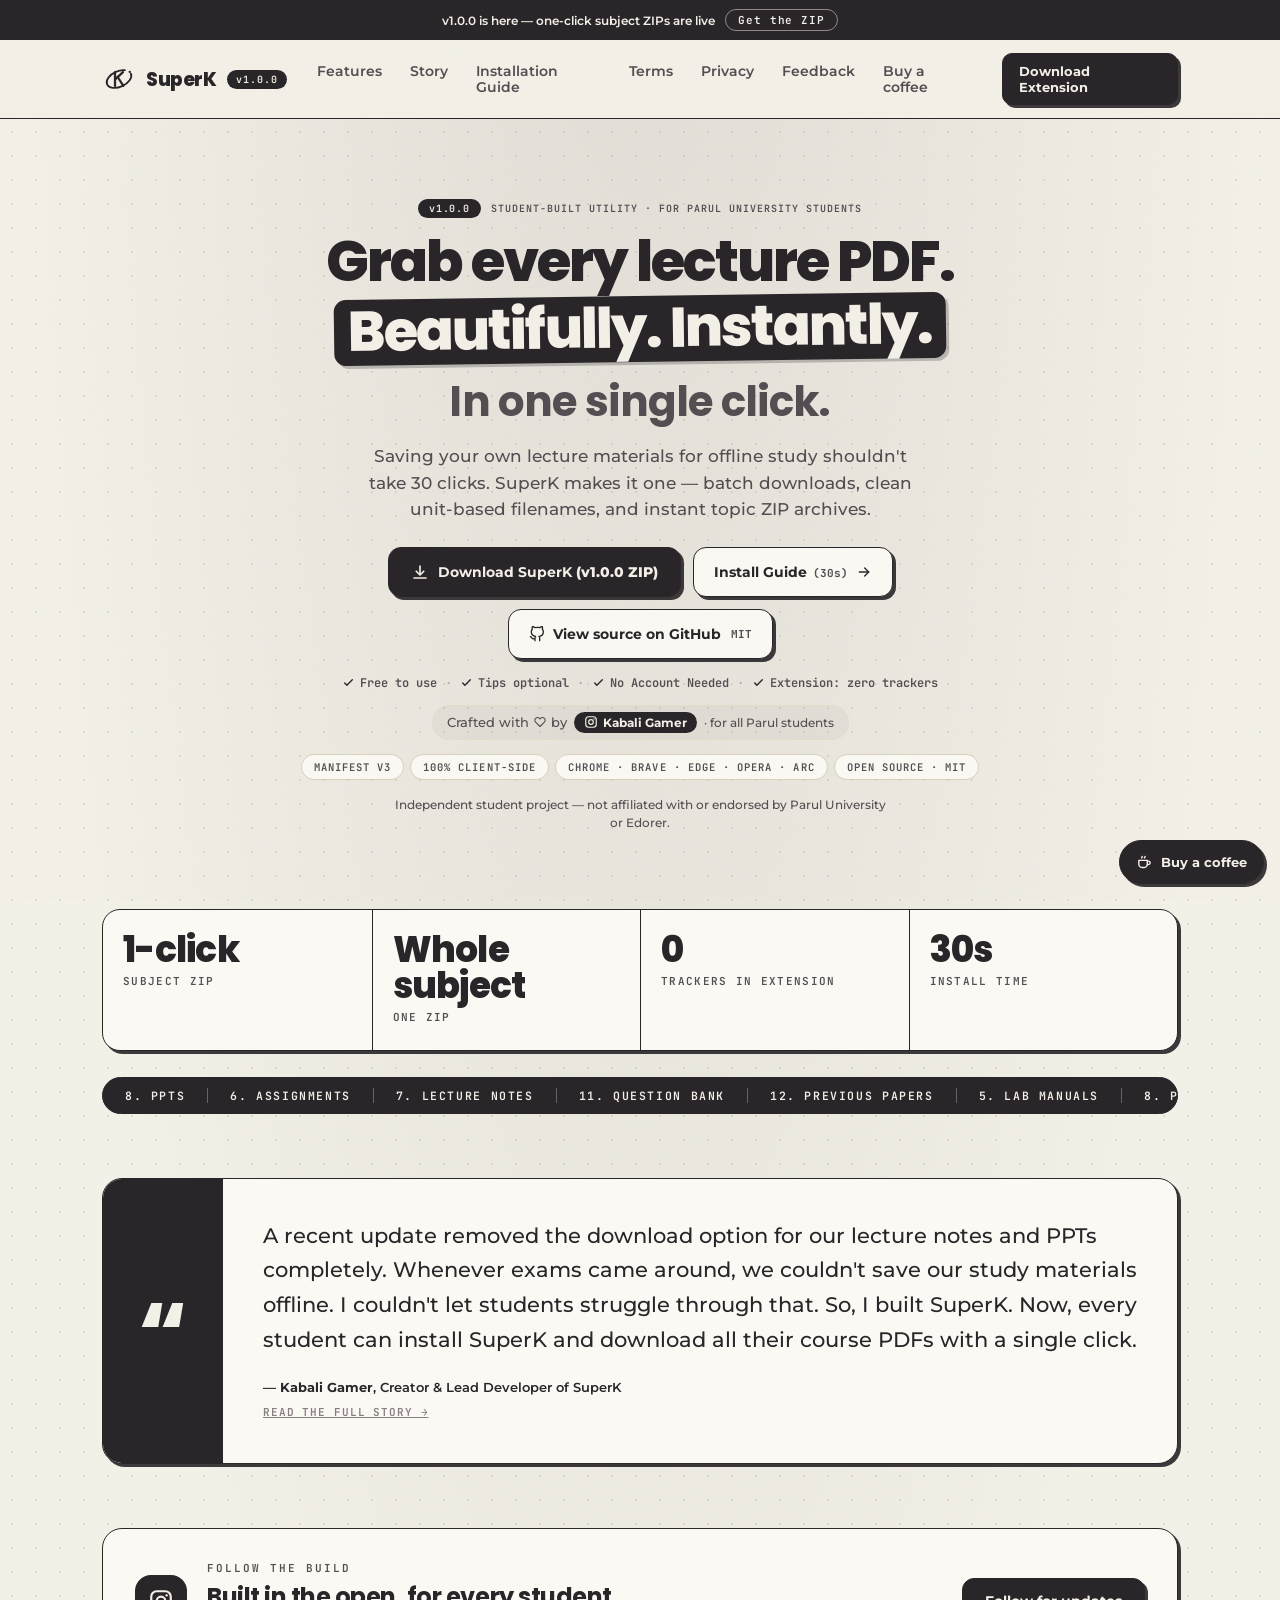
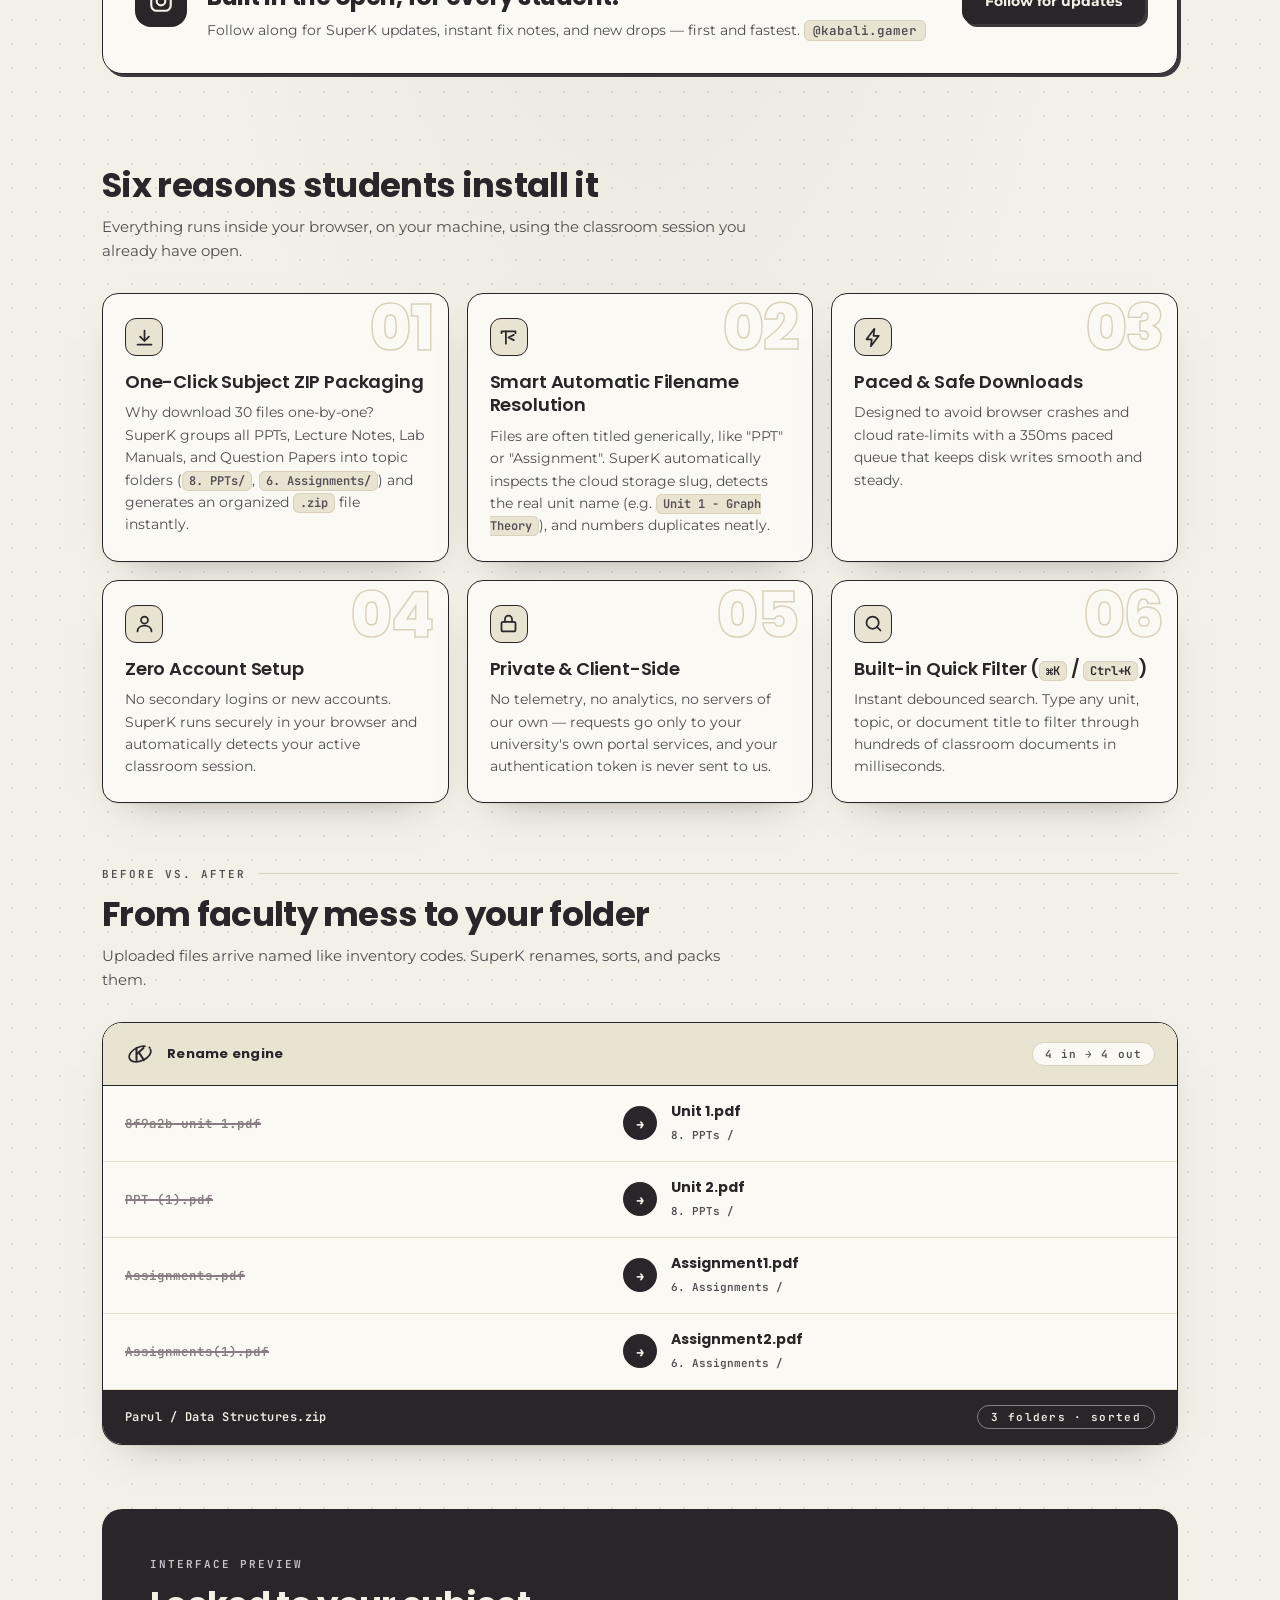
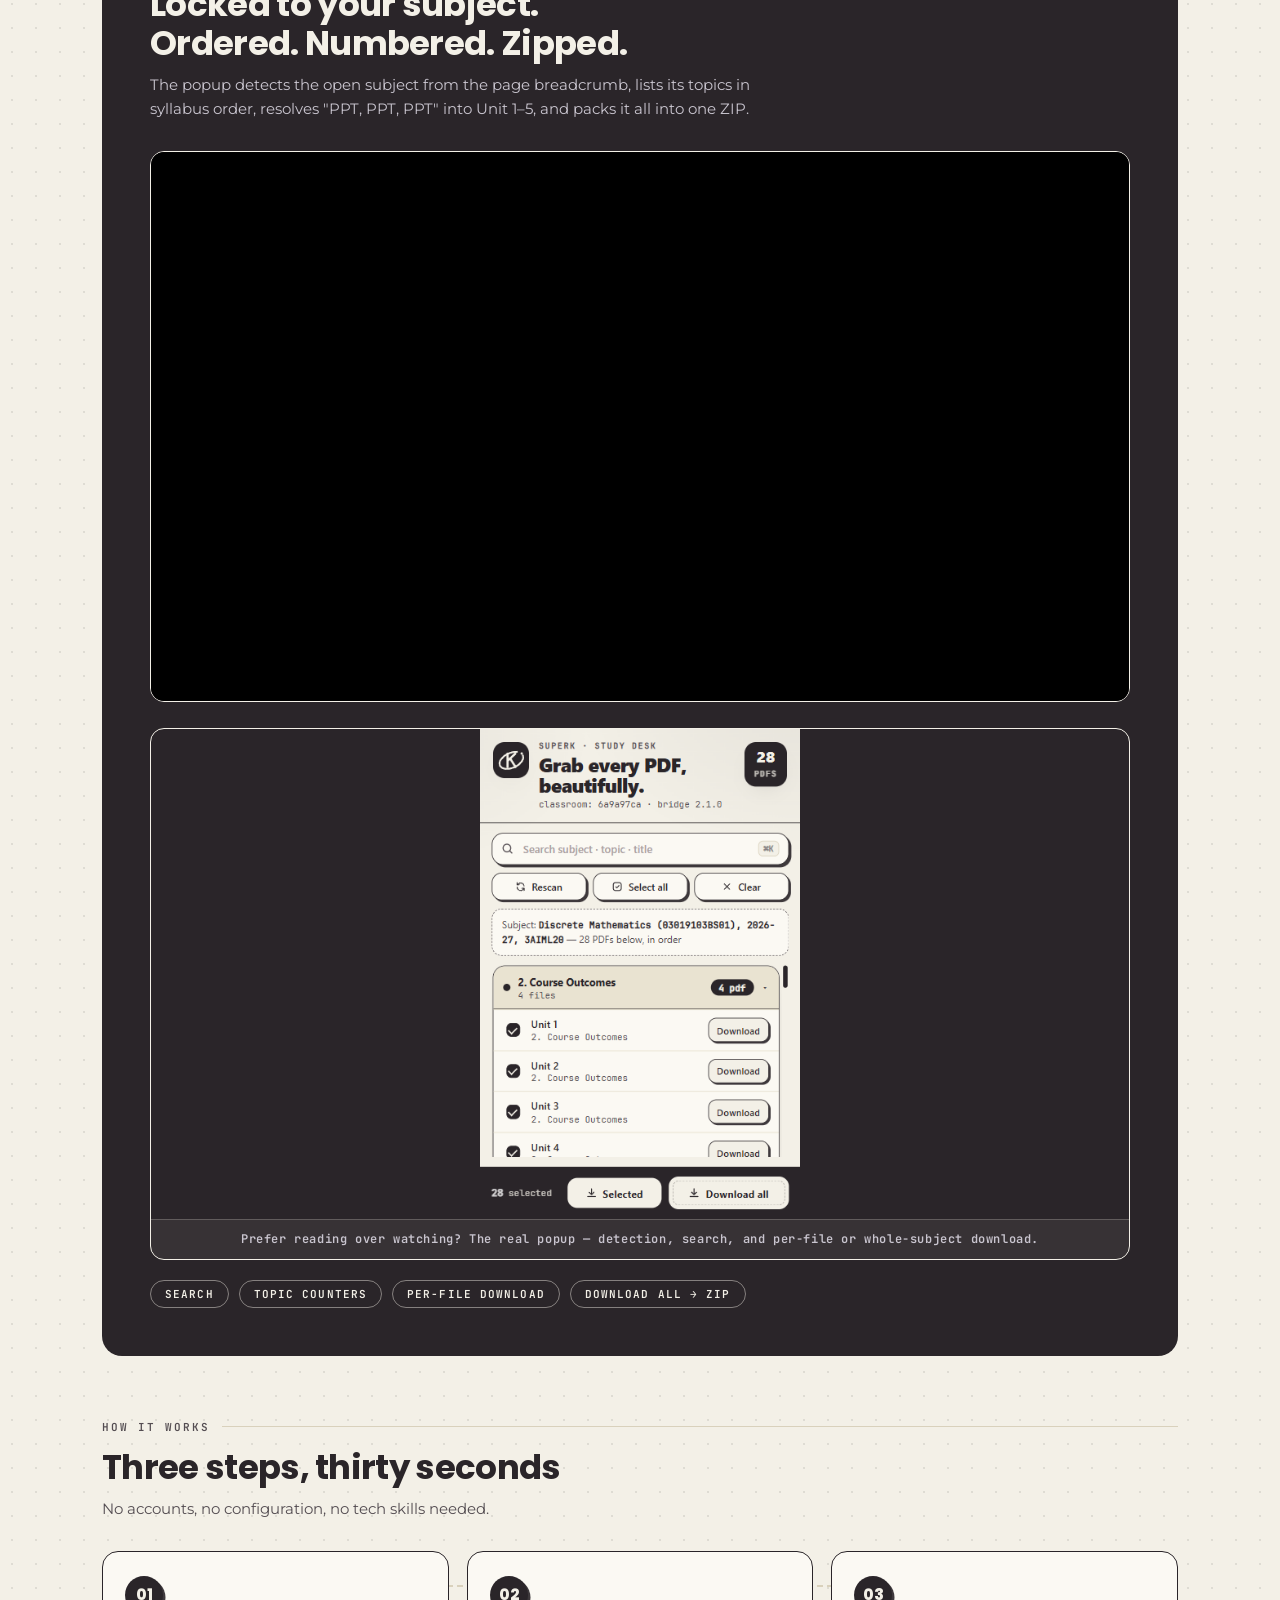
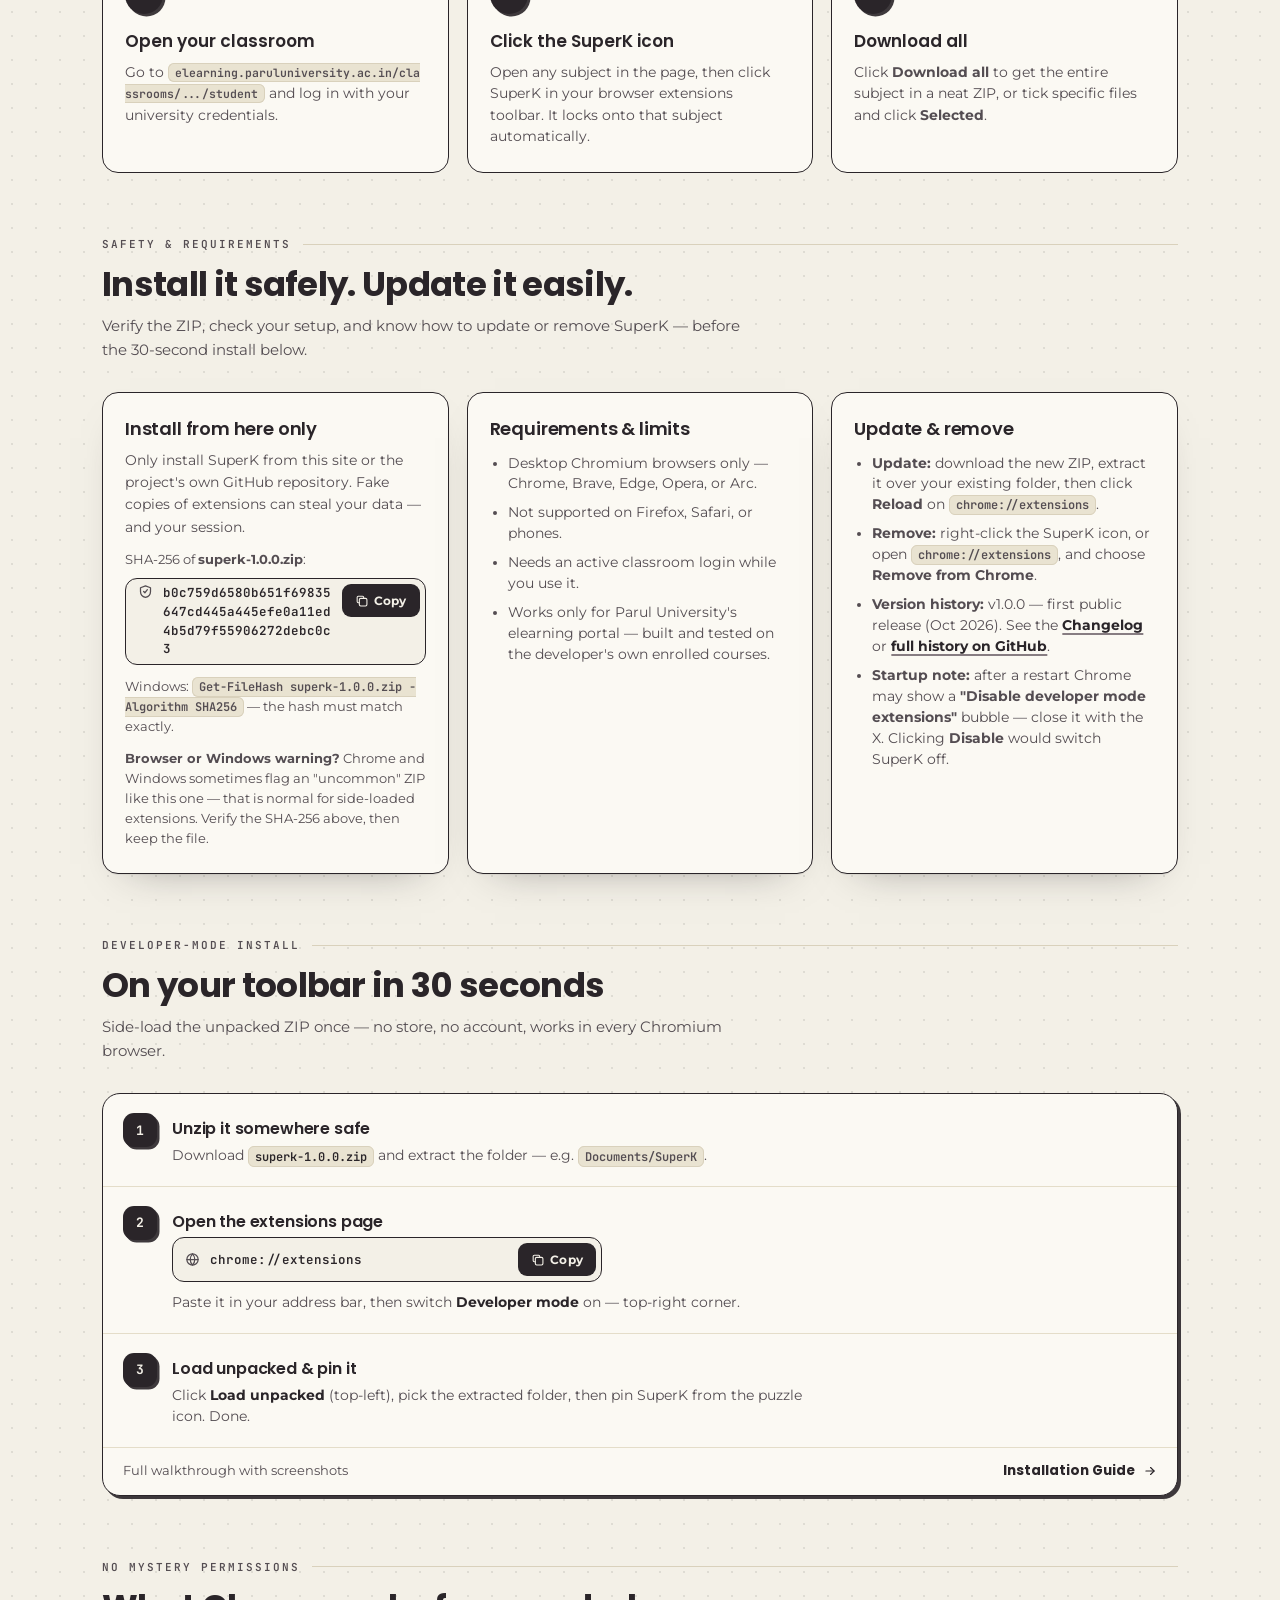
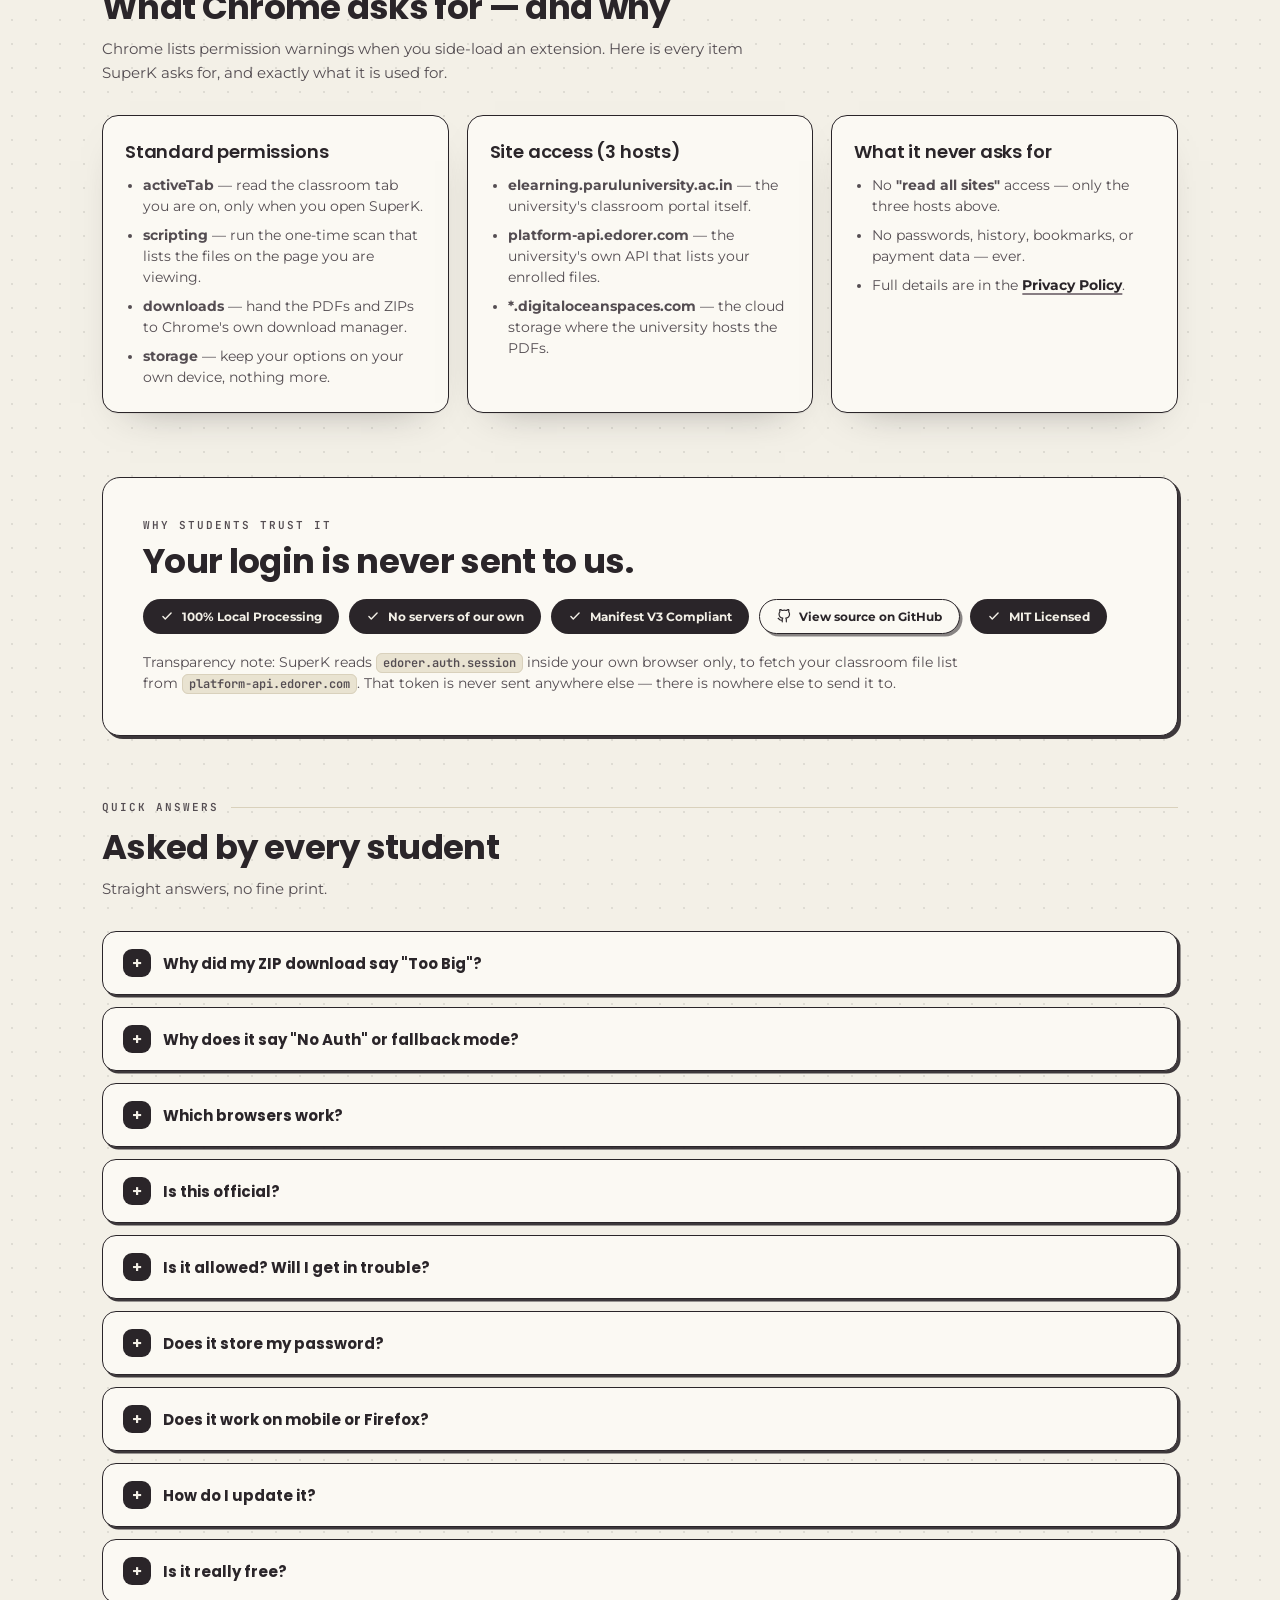
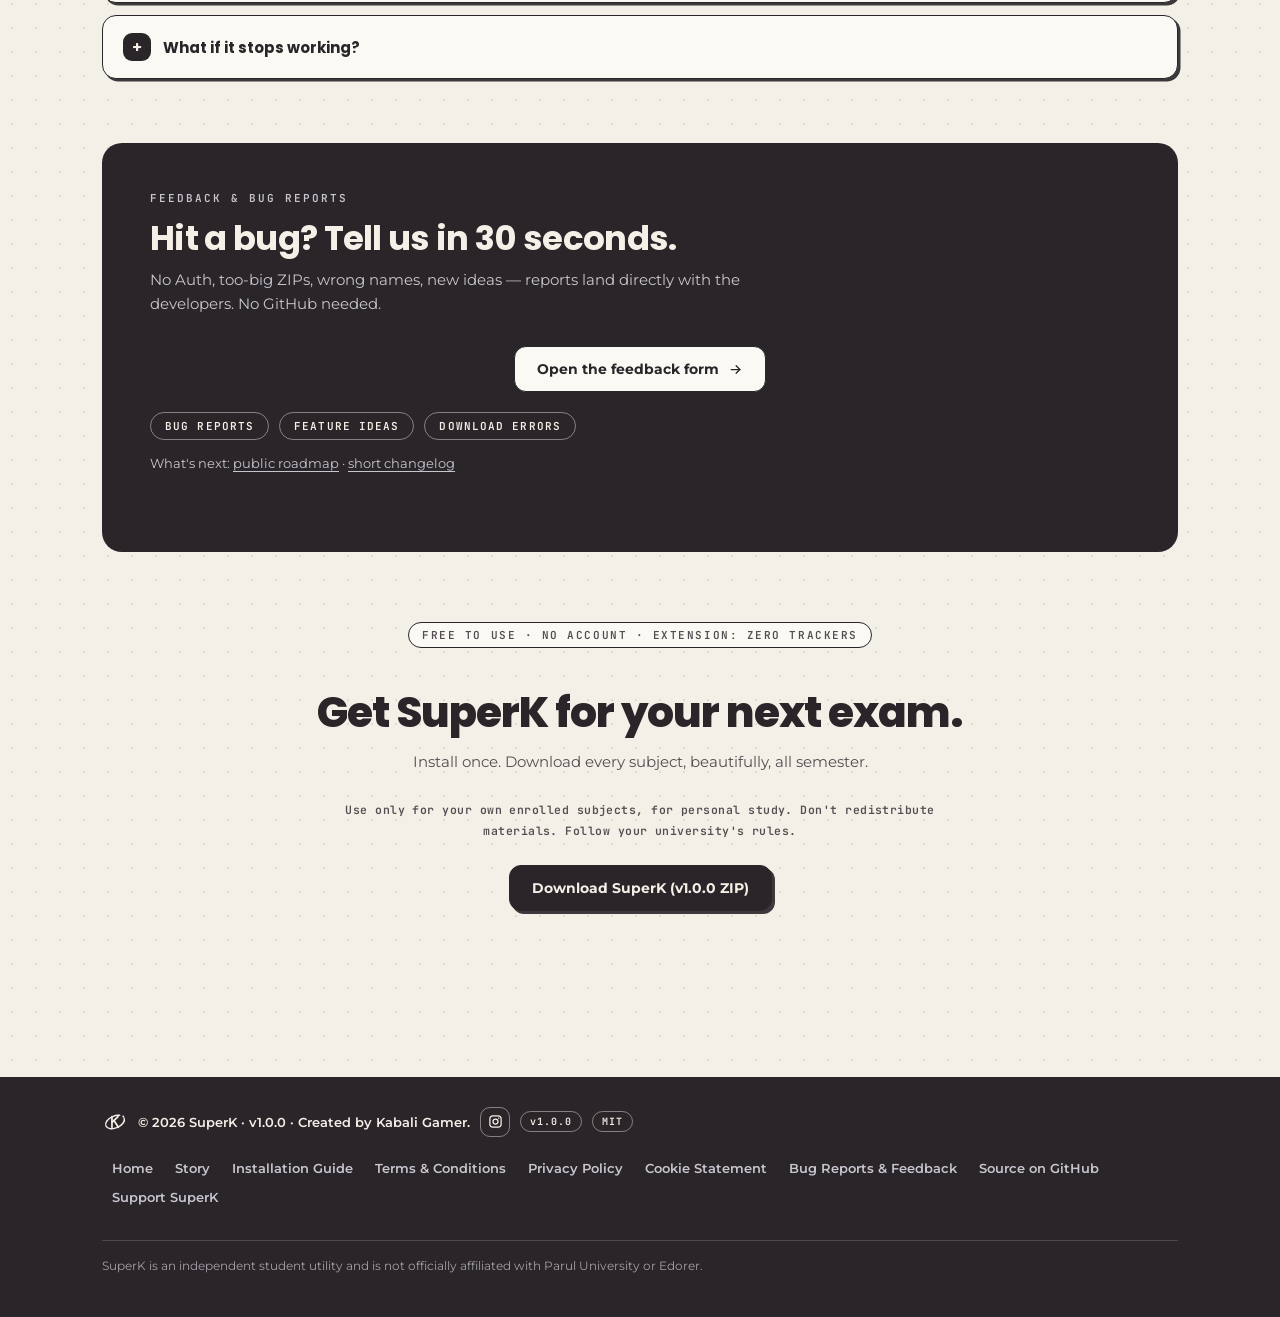
==== commit b4ca656e: "Site round-2 review: tip card desktop/phone split + floating Buy a coffee button, permissions + FAQ " ====
--- a/official/index.html
+++ b/official/index.html
@@ -144,7 +144,7 @@
     align-items: center;
     justify-content: center;
     width: 100%;
-    max-width: 540px;
+    max-width: 780px;
     margin: 0 auto;
   }
   .hero-cta-primary {
@@ -329,6 +329,8 @@
   .preview figure img { display: block; width: 100%; height: auto; }
   .demo-video { aspect-ratio: 16 / 9; }
   .demo-video video, .demo-video iframe { display: block; width: 100%; height: 100%; object-fit: cover; background: #000; border: 0; }
+  .preview .shot img { display: block; width: auto; max-width: min(320px, 88%); max-height: 500px; margin: 0 auto; }
+  .preview .shot figcaption { font: 600 12px/1.55 var(--mono); letter-spacing: .05em; color: #c9c5cf; background: rgba(243,240,231,.06); padding: 10px 14px; border-top: 1px solid rgba(243,240,231,.22); text-align: center; }
   .follow { background: var(--card); border: 1.5px solid var(--ink); border-radius: 20px; box-shadow: var(--tactile); padding: clamp(22px, 3.4vw, 32px); display: grid; grid-template-columns: auto 1fr auto; gap: 20px; align-items: center; }
   .follow-mark { width: 52px; height: 52px; border-radius: 16px; display: grid; place-items: center; background: var(--ink); color: var(--acc-ink); }
   .follow .eyebrow { margin: 0 0 6px; }
@@ -348,9 +350,6 @@
   .final p { color: var(--ink2); margin: 0 0 26px; }
   @media (max-width: 900px) {
     .grid, .steps { grid-template-columns: 1fr; }
-    .steps::before { display: none; }
-    .compare { grid-template-columns: 1fr; }
-    .vs { justify-self: center; transform: rotate(90deg); }
     .quote { grid-template-columns: 1fr; }
     .quote-mark { padding: 10px; font-size: 56px; }
   }
@@ -375,7 +374,7 @@
   .final p.final-contact { font-size: 12.5px; color: var(--ink2); margin: 26px auto 0; max-width: 50em; }
   .final p.final-contact a { color: var(--ink); font-weight: 700; text-decoration: underline; text-decoration-color: var(--mut); text-decoration-thickness: 1.5px; text-underline-offset: 2.5px; }
   .final p.final-contact a:hover { text-decoration-color: var(--ink); }
-  .coffee { position: fixed; right: 16px; bottom: 16px; max-width: 340px; background: var(--card); border: 1.5px solid var(--ink); border-radius: 16px; box-shadow: var(--tactile); padding: 18px; z-index: 60; }
+  .coffee { position: fixed; right: 16px; bottom: 16px; max-width: 340px; max-height: calc(100vh - 32px); overflow: auto; background: var(--card); border: 1.5px solid var(--ink); border-radius: 16px; box-shadow: var(--tactile); padding: 18px; z-index: 80; }
   .coffee[hidden] { display: none; }
   .coffee h3 { font: 700 17px var(--display); margin: 0 22px 6px 0; letter-spacing: -.01em; }
   .coffee p { font-size: 13.5px; line-height: 1.5; color: var(--ink2); margin: 0 0 12px; }
@@ -389,7 +388,17 @@
   .coffee-copy:hover { background: var(--paper2); }
   .coffee p.coffee-note { font-size: 11.5px; color: var(--mut); margin: 10px 0 0; }
   .coffee-qr { display: block; width: 132px; height: 132px; margin: 12px auto 0; border: 1.5px solid var(--ink); border-radius: 12px; background: #fff; }
-  @media (max-width: 600px) { .coffee { left: 12px; right: 12px; max-width: none; bottom: max(12px, env(safe-area-inset-bottom)); } .coffee-x { width: 40px; height: 40px; } }
+  .coffee-pay, .note-mob { display: none; }
+  @media (hover: none) and (pointer: coarse) {
+    .coffee-pay { display: inline-flex; }
+    .note-mob { display: inline; }
+    .coffee-qr, .note-desk { display: none; }
+  }
+  .coffee-fab { position: fixed; right: 16px; bottom: 16px; z-index: 70; display: inline-flex; align-items: center; justify-content: center; gap: 8px; min-height: 44px; background: var(--ink); color: var(--acc-ink); border: 1.5px solid var(--ink); border-radius: 99px; padding: 10px 16px; font: 700 12.5px var(--body); box-shadow: var(--tactile); cursor: pointer; transition: transform .12s var(--ease), box-shadow .14s var(--ease); }
+  .coffee-fab[hidden] { display: none; }
+  .coffee-fab:hover { transform: translate(-1px, -1px); box-shadow: 3.5px 3.5px 0 rgba(42,37,41,.55); }
+  .coffee-fab:active { transform: translate(1px, 1px); box-shadow: 1px 1px 0 rgba(42,37,41,.55); }
+  @media (max-width: 600px) { .coffee { left: 12px; right: 12px; max-width: none; bottom: max(12px, env(safe-area-inset-bottom)); } .coffee-x { width: 40px; height: 40px; } .coffee-fab { right: 12px; bottom: max(12px, env(safe-area-inset-bottom)); width: 48px; height: 48px; padding: 0; } .coffee-fab span { display: none; } }
 </style>
 <script type="application/ld+json">
 {"@context":"https://schema.org","@type":"SoftwareApplication","name":"SuperK","operatingSystem":"Chrome, Brave, Edge, Opera, Arc","applicationCategory":"BrowserApplication","softwareVersion":"1.0.0","isAccessibleForFree":true,"license":"https://github.com/kabaliGamer-Dev2/superk/blob/main/LICENSE","description":"Free, open-source browser extension for Parul University students: one-click batch PDF downloads and subject ZIP archives that run entirely in your own browser.","url":"https://superk-official.web.app/","downloadUrl":"https://superk-official.web.app/releases/superk-1.0.0.zip","offers":{"@type":"Offer","price":"0","priceCurrency":"INR"},"author":{"@type":"Person","name":"Kabali Gamer","url":"https://www.instagram.com/kabali.gamer/"}}
@@ -409,6 +418,7 @@
       <a href="terms.html">Terms</a>
       <a href="privacy.html">Privacy</a>
       <a href="feedback.html">Feedback</a>
+      <a href="#support" id="navCoffee">Buy a coffee</a>
     </div>
     <button class="menu-btn" id="menuBtn" aria-label="Open menu" aria-expanded="false" aria-controls="navLinks"><svg viewBox="0 0 24 24" width="20" height="20" fill="none" stroke="currentColor" stroke-width="2.2" stroke-linecap="round"><path d="M4 7h16" /><path d="M4 12h16" /><path d="M4 17h16" /></svg></button>
     <a class="btn btn-ink btn-sm" href="releases/superk-1.0.0.zip">Download Extension</a>
@@ -430,7 +440,7 @@
         <span class="hero-subline">In one single click.</span>
       </h1>
       <p class="lede">
-        When our university LMS was updated and removed all direct download options, SuperK was engineered to solve it. One-click batch downloads, clean unit-based filenames, and instant topic ZIP archives.
+        Saving your own lecture materials for offline study shouldn't take 30 clicks. SuperK makes it one — batch downloads, clean unit-based filenames, and instant topic ZIP archives.
       </p>
       <div class="ctas">
         <a class="btn btn-ink hero-cta-primary" href="releases/superk-1.0.0.zip" download="superk-1.0.0.zip">
@@ -448,7 +458,7 @@
         </a>
       </div>
       <div class="hero-trust">
-        <span class="trust-item"><svg viewBox="0 0 24 24" width="13" height="13" fill="none" stroke="currentColor" stroke-width="2.5" stroke-linecap="round" stroke-linejoin="round" aria-hidden="true"><path d="m5 13 4 4L19 7" /></svg> 100% Free Forever</span>
+        <span class="trust-item"><svg viewBox="0 0 24 24" width="13" height="13" fill="none" stroke="currentColor" stroke-width="2.5" stroke-linecap="round" stroke-linejoin="round" aria-hidden="true"><path d="m5 13 4 4L19 7" /></svg> Free to use</span>
         <span class="trust-sep" aria-hidden="true">·</span>
         <span class="trust-item"><svg viewBox="0 0 24 24" width="13" height="13" fill="none" stroke="currentColor" stroke-width="2.5" stroke-linecap="round" stroke-linejoin="round" aria-hidden="true"><path d="m5 13 4 4L19 7" /></svg> Tips optional</span>
         <span class="trust-sep" aria-hidden="true">·</span>
@@ -479,7 +489,7 @@
 
   <div class="stats reveal" aria-label="SuperK at a glance">
     <div class="stat"><b>1-click</b><span>Subject ZIP</span></div>
-    <div class="stat"><b>Up to 100+</b><span>PDFs per class</span></div>
+    <div class="stat"><b>Whole subject</b><span>One ZIP</span></div>
     <div class="stat"><b>0</b><span>Trackers in extension</span></div>
     <div class="stat"><b>30s</b><span>Install time</span></div>
   </div>
@@ -513,8 +523,8 @@
     <p class="sub reveal">Everything runs inside your browser, on your machine, using the classroom session you already have open.</p>
     <div class="grid stagger">
       <article class="card reveal"><span class="num" aria-hidden="true">01</span><div class="ic"><svg viewBox="0 0 24 24" width="21" height="21" fill="none" stroke="currentColor" stroke-width="2" stroke-linecap="round" stroke-linejoin="round"><path d="M12 4v11" /><path d="m7 11 5 5 5-5" /><path d="M4 20h16" /></svg></div><h3>One-Click Subject ZIP Packaging</h3><p>Why download 30 files one-by-one? SuperK groups all PPTs, Lecture Notes, Lab Manuals, and Question Papers into topic folders (<code>8. PPTs/</code>, <code>6. Assignments/</code>) and generates an organized <code>.zip</code> file instantly.</p></article>
-      <article class="card reveal"><span class="num" aria-hidden="true">02</span><div class="ic"><svg viewBox="0 0 24 24" width="21" height="21" fill="none" stroke="currentColor" stroke-width="2" stroke-linecap="round" stroke-linejoin="round"><path d="M4 7V5h16v2" /><path d="M9 5v14" /><path d="M18 9l-6 3 6 3" /></svg></div><h3>Smart Automatic Filename Resolution</h3><p>Faculty frequently title every document generically as "PPT" or "Assignment". SuperK automatically inspects the cloud storage slug, detects the real unit name (e.g. <code>Unit 1 - Graph Theory</code>), and numbers duplicates neatly.</p></article>
-      <article class="card reveal"><span class="num" aria-hidden="true">03</span><div class="ic"><svg viewBox="0 0 24 24" width="21" height="21" fill="none" stroke="currentColor" stroke-width="2" stroke-linecap="round" stroke-linejoin="round"><path d="M13 2 4 14h6l-1 8 9-12h-6l1-8z" /></svg></div><h3>Paced &amp; Safe Downloads</h3><p>Never trigger browser crashes or cloud rate-limits. SuperK uses an intelligent 350ms throttle queue that guarantees smooth, reliable disk writes.</p></article>
+      <article class="card reveal"><span class="num" aria-hidden="true">02</span><div class="ic"><svg viewBox="0 0 24 24" width="21" height="21" fill="none" stroke="currentColor" stroke-width="2" stroke-linecap="round" stroke-linejoin="round"><path d="M4 7V5h16v2" /><path d="M9 5v14" /><path d="M18 9l-6 3 6 3" /></svg></div><h3>Smart Automatic Filename Resolution</h3><p>Files are often titled generically, like "PPT" or "Assignment". SuperK automatically inspects the cloud storage slug, detects the real unit name (e.g. <code>Unit 1 - Graph Theory</code>), and numbers duplicates neatly.</p></article>
+      <article class="card reveal"><span class="num" aria-hidden="true">03</span><div class="ic"><svg viewBox="0 0 24 24" width="21" height="21" fill="none" stroke="currentColor" stroke-width="2" stroke-linecap="round" stroke-linejoin="round"><path d="M13 2 4 14h6l-1 8 9-12h-6l1-8z" /></svg></div><h3>Paced &amp; Safe Downloads</h3><p>Designed to avoid browser crashes and cloud rate-limits with a 350ms paced queue that keeps disk writes smooth and steady.</p></article>
       <article class="card reveal"><span class="num" aria-hidden="true">04</span><div class="ic"><svg viewBox="0 0 24 24" width="21" height="21" fill="none" stroke="currentColor" stroke-width="2" stroke-linecap="round" stroke-linejoin="round"><circle cx="12" cy="8" r="4" /><path d="M4 21c0-4 3.6-6.5 8-6.5s8 2.5 8 6.5" /></svg></div><h3>Zero Account Setup</h3><p>No secondary logins or new accounts. SuperK runs securely in your browser and automatically detects your active classroom session.</p></article>
       <article class="card reveal"><span class="num" aria-hidden="true">05</span><div class="ic"><svg viewBox="0 0 24 24" width="21" height="21" fill="none" stroke="currentColor" stroke-width="2" stroke-linecap="round" stroke-linejoin="round"><rect x="4" y="10" width="16" height="11" rx="2" /><path d="M8 10V7a4 4 0 0 1 8 0v3" /></svg></div><h3>Private &amp; Client-Side</h3><p>No telemetry, no analytics, no servers of our own — requests go only to your university's own portal services, and your authentication token is never sent to us.</p></article>
       <article class="card reveal"><span class="num" aria-hidden="true">06</span><div class="ic"><svg viewBox="0 0 24 24" width="21" height="21" fill="none" stroke="currentColor" stroke-width="2" stroke-linecap="round" stroke-linejoin="round"><circle cx="11" cy="11" r="7" /><path d="m20 20-3.5-3.5" /></svg></div><h3>Built-in Quick Filter (<code>⌘K</code> / <code>Ctrl+K</code>)</h3><p>Instant debounced search. Type any unit, topic, or document title to filter through hundreds of classroom documents in milliseconds.</p></article>
@@ -540,7 +550,11 @@
       <p class="eyebrow" style="color:#c9c5cf">Interface preview</p>
       <h2>Locked to your subject.<br />Ordered. Numbered. Zipped.</h2>
       <p class="sub">The popup detects the open subject from the page breadcrumb, lists its topics in syllabus order, resolves "PPT, PPT, PPT" into Unit 1–5, and packs it all into one ZIP.</p>
-      <figure class="demo-video"><iframe src="https://www.youtube-nocookie.com/embed/fHB4gBzqxI8?start=1" title="SuperK walkthrough: open classroom, lock subject, download PDFs as ZIP" allow="accelerometer; autoplay; clipboard-write; encrypted-media; gyroscope; picture-in-picture; web-share" referrerpolicy="strict-origin-when-cross-origin" allowfullscreen loading="lazy"></iframe></figure>
+      <figure class="demo-video"><iframe src="https://www.youtube-nocookie.com/embed/fHB4gBzqxI8?start=1" title="SuperK walkthrough: open classroom, lock subject, download PDFs as ZIP" allow="accelerometer; clipboard-write; encrypted-media; gyroscope; picture-in-picture; web-share" referrerpolicy="strict-origin-when-cross-origin" allowfullscreen loading="lazy"></iframe></figure>
+      <figure class="shot reveal">
+        <img src="assets/popup-preview.png" width="392" height="600" alt="Screenshot of the SuperK popup: a search bar, the detected subject chip (Discrete Mathematics, 28 PDFs below, in order), topic groups like Course Outcomes with per-file Download buttons, and a bottom bar with Selected and Download all." loading="lazy" />
+        <figcaption>Prefer reading over watching? The real popup — detection, search, and per-file or whole-subject download.</figcaption>
+      </figure>
       <div class="tags"><span>Search</span><span>Topic counters</span><span>Per-file download</span><span>Download all → ZIP</span></div>
     </div>
   </section>
@@ -563,7 +577,7 @@
     <div class="grid stagger">
       <article class="card reveal">
         <h3>Install from here only</h3>
-        <p>Only install SuperK from this site or the official GitHub repository. Fake copies of extensions can steal your data — and your session.</p>
+        <p>Only install SuperK from this site or the project's own GitHub repository. Fake copies of extensions can steal your data — and your session.</p>
         <p class="hash-note">SHA-256 of <b>superk-1.0.0.zip</b>:</p>
         <div class="omni omni-hash">
           <svg viewBox="0 0 24 24" width="15" height="15" fill="none" stroke="currentColor" stroke-width="2" stroke-linecap="round" stroke-linejoin="round" aria-hidden="true"><path d="M12 3 4 6v6c0 4.4 3.4 8.4 8 9.5 4.6-1.1 8-5.1 8-9.5V6l-8-3z" /><path d="m9 12 2 2 4-5" /></svg>
@@ -575,6 +589,7 @@
           </button>
         </div>
         <p class="hash-note">Windows: <code>Get-FileHash superk-1.0.0.zip -Algorithm SHA256</code> — the hash must match exactly.</p>
+        <p class="hash-note"><b>Browser or Windows warning?</b> Chrome and Windows sometimes flag an "uncommon" ZIP like this one — that is normal for side-loaded extensions. Verify the SHA-256 above, then keep the file.</p>
       </article>
       <article class="card reveal">
         <h3>Requirements &amp; limits</h3>
@@ -582,7 +597,7 @@
           <li>Desktop Chromium browsers only — Chrome, Brave, Edge, Opera, or Arc.</li>
           <li>Not supported on Firefox, Safari, or phones.</li>
           <li>Needs an active classroom login while you use it.</li>
-          <li>Works only for Parul University's elearning portal.</li>
+          <li>Works only for Parul University's elearning portal — built and tested on the developer's own enrolled courses.</li>
         </ul>
       </article>
       <article class="card reveal">
@@ -590,7 +605,8 @@
         <ul>
           <li><b>Update:</b> download the new ZIP, extract it over your existing folder, then click <b>Reload</b> on <code>chrome://extensions</code>.</li>
           <li><b>Remove:</b> right-click the SuperK icon, or open <code>chrome://extensions</code>, and choose <b>Remove from Chrome</b>.</li>
-          <li><b>Version history:</b> v1.0.0 — first public release (Oct 2026). See <a href="https://github.com/kabaliGamer-Dev2/superk/commits/main" target="_blank" rel="noopener">full history on GitHub</a>.</li>
+          <li><b>Version history:</b> v1.0.0 — first public release (Oct 2026). See the <a href="https://github.com/kabaliGamer-Dev2/superk/blob/main/CHANGELOG.md" target="_blank" rel="noopener">Changelog</a> or <a href="https://github.com/kabaliGamer-Dev2/superk/commits/main" target="_blank" rel="noopener">full history on GitHub</a>.</li>
+          <li><b>Startup note:</b> after a restart Chrome may show a <b>"Disable developer mode extensions"</b> bubble — close it with the X. Clicking <b>Disable</b> would switch SuperK off.</li>
         </ul>
       </article>
     </div>
@@ -641,6 +657,39 @@
     </div>
   </section>
 
+  <section class="block" aria-label="Permissions">
+    <p class="eyebrow rule reveal">No mystery permissions</p>
+    <h2 class="reveal">What Chrome asks for — and why</h2>
+    <p class="sub reveal">Chrome lists permission warnings when you side-load an extension. Here is every item SuperK asks for, and exactly what it is used for.</p>
+    <div class="grid stagger">
+      <article class="card reveal">
+        <h3>Standard permissions</h3>
+        <ul>
+          <li><b>activeTab</b> — read the classroom tab you are on, only when you open SuperK.</li>
+          <li><b>scripting</b> — run the one-time scan that lists the files on the page you are viewing.</li>
+          <li><b>downloads</b> — hand the PDFs and ZIPs to Chrome's own download manager.</li>
+          <li><b>storage</b> — keep your options on your own device, nothing more.</li>
+        </ul>
+      </article>
+      <article class="card reveal">
+        <h3>Site access (3 hosts)</h3>
+        <ul>
+          <li><b>elearning.paruluniversity.ac.in</b> — the university's classroom portal itself.</li>
+          <li><b>platform-api.edorer.com</b> — the university's own API that lists your enrolled files.</li>
+          <li><b>*.digitaloceanspaces.com</b> — the cloud storage where the university hosts the PDFs.</li>
+        </ul>
+      </article>
+      <article class="card reveal">
+        <h3>What it never asks for</h3>
+        <ul>
+          <li>No <b>"read all sites"</b> access — only the three hosts above.</li>
+          <li>No passwords, history, bookmarks, or payment data — ever.</li>
+          <li>Full details are in the <a href="privacy.html">Privacy Policy</a>.</li>
+        </ul>
+      </article>
+    </div>
+  </section>
+
   <section class="block" aria-label="Privacy and security">
     <div class="trust reveal">
       <p class="eyebrow" style="margin-bottom:10px">Why students trust it</p>
@@ -670,6 +719,7 @@
       <details><summary>Does it work on mobile or Firefox?</summary><p>No — desktop Chromium browsers only (Chrome, Brave, Edge, Opera, Arc). Firefox, Safari, and phones aren't supported.</p></details>
       <details><summary>How do I update it?</summary><p>Download the new ZIP, extract it over your existing folder, then click <b>Reload</b> on <code>chrome://extensions</code>. Your extension stays set up — nothing else to do.</p></details>
       <details><summary>Is it really free?</summary><p>Yes — free and open source (MIT). No account, no paywall, no tracking. If SuperK saves you time, tips are optional and go straight to development.</p></details>
+      <details><summary>What if it stops working?</summary><p>The university can change its portal at any time, and that can break SuperK until it is updated. If your subject list stops loading or downloads fail, report it on the <a href="feedback.html">feedback page</a> — fixes ship quickly.</p></details>
     </div>
   </section>
 
@@ -681,11 +731,12 @@
       <div class="ctas"><a class="btn btn-paper" href="feedback.html">Open the feedback form
         <svg viewBox="0 0 24 24" width="15" height="15" fill="none" stroke="currentColor" stroke-width="2" stroke-linecap="round" stroke-linejoin="round"><path d="M5 12h14" /><path d="m13 6 6 6-6 6" /></svg></a></div>
       <div class="tags"><span>Bug reports</span><span>Feature ideas</span><span>Download errors</span></div>
-    </div>
-  </section>
-
-  <section class="final wrap stagger" aria-label="Download">
-    <p class="pill reveal">Free forever · No account · Extension: zero trackers</p>
+      <p class="sub" style="margin-top:14px;font-size:12.5px">What's next: <a href="feedback.html#roadmap" style="color:inherit;text-decoration:underline;text-underline-offset:2.5px">public roadmap</a> · <a href="https://github.com/kabaliGamer-Dev2/superk/blob/main/CHANGELOG.md" target="_blank" rel="noopener" style="color:inherit;text-decoration:underline;text-underline-offset:2.5px">short changelog</a></p>
+    </div>
+  </section>
+
+  <section class="final stagger" aria-label="Download">
+    <p class="pill reveal">Free to use · No account · Extension: zero trackers</p>
     <h2 class="reveal" style="margin-top:16px">Get SuperK for your next exam.</h2>
     <p class="reveal">Install once. Download every subject, beautifully, all semester.</p>
     <p class="final-rules reveal">Use only for your own enrolled subjects, for personal study. Don't redistribute materials. Follow your university's rules.</p>
@@ -777,18 +828,22 @@
   });
 </script>
 
-<aside class="coffee" id="coffee" role="dialog" aria-labelledby="coffeeTitle" hidden>
+<button class="coffee-fab" type="button" id="coffeeFab" aria-controls="coffee" aria-expanded="false" aria-label="Buy a coffee — support SuperK">
+  <svg viewBox="0 0 24 24" width="17" height="17" fill="none" stroke="currentColor" stroke-width="2" stroke-linecap="round" stroke-linejoin="round" aria-hidden="true"><path d="M4 9h12v5a5 5 0 0 1-5 5H9a5 5 0 0 1-5-5V9z" /><path d="M16 10h1.5a2.5 2.5 0 0 1 0 5H16" /><path d="M8 5.5c0-1 .8-1 .8-2" /><path d="M12 5.5c0-1 .8-1 .8-2" /></svg>
+  <span>Buy a coffee</span>
+</button>
+<aside class="coffee" id="coffee" role="region" aria-label="Support SuperK" hidden>
   <button class="coffee-x" type="button" id="coffeeClose" aria-label="Close">
     <svg viewBox="0 0 24 24" width="16" height="16" fill="none" stroke="currentColor" stroke-width="2.2" stroke-linecap="round" aria-hidden="true"><path d="M6 6l12 12" /><path d="M18 6 6 18" /></svg>
   </button>
-  <h3 id="coffeeTitle">SuperK saved you time?</h3>
-  <p>SuperK stays free for everyone. If it helped, a small tip is a thank-you for my time — never payment for access. This is the only time I'll ask.</p>
+  <h3>SuperK saved you time?</h3>
+  <p>SuperK stays free for everyone. If it helped, a small tip is a thank-you for my time — never payment for access. This pop-up only appears once — the corner button is there if you ever change your mind.</p>
   <div class="coffee-actions">
-    <a class="btn btn-ink btn-sm" href="upi://pay?pa=9347007497%40ybl&amp;pn=Kabali%20Gamer&amp;cu=INR&amp;tn=SuperK%20support">Pay via UPI</a>
+    <a class="btn btn-ink btn-sm coffee-pay" href="upi://pay?pa=9347007497%40ybl&amp;pn=Kabali%20Gamer&amp;cu=INR&amp;tn=SuperK%20support">Pay via UPI</a>
   </div>
   <p class="coffee-upi">UPI ID: <code>9347007497@ybl</code> <button class="coffee-copy" type="button" id="coffeeCopy">Copy UPI ID</button></p>
-  <img class="coffee-qr" src="assets/upi-qr.png" alt="UPI QR code to tip SuperK" width="132" height="132" loading="lazy" />
-  <p class="coffee-note">Opens your UPI app on phones — or scan the QR. SuperK stays free either way; thanks for reading this far.</p>
+  <img class="coffee-qr" src="assets/upi-qr.png" alt="UPI QR code to tip SuperK" width="132" height="132" />
+  <p class="coffee-note"><span class="note-desk">Scan the QR with any UPI app.</span><span class="note-mob">Opens your UPI app.</span> SuperK stays free either way — thanks for reading this far.</p>
 </aside>
 
 <script>
@@ -799,8 +854,14 @@
   if (!card) return;
   function seen() { try { return localStorage.getItem(KEY) === "1"; } catch (e) { return true; } }
   function mark() { try { localStorage.setItem(KEY, "1"); } catch (e) {} }
-  function show(force) { if (!force && seen()) return; card.hidden = false; mark(); }
-  function hide() { card.hidden = true; }
+  function show(force) { if (!force && seen()) return; card.hidden = false; if (!force) mark(); syncFab(); }
+  function hide() { card.hidden = true; syncFab(); }
+  var fab = document.getElementById("coffeeFab");
+  function syncFab() { if (fab) { fab.hidden = !card.hidden; fab.setAttribute("aria-expanded", card.hidden ? "false" : "true"); } }
+  if (/[?&]tip=1\b/.test(location.search)) setTimeout(function () { show(true); }, 600);
+  if (fab) fab.addEventListener("click", function () { show(true); });
+  var navCoffee = document.getElementById("navCoffee");
+  if (navCoffee) navCoffee.addEventListener("click", function (e) { e.preventDefault(); show(true); });
   var timer = null;
   document.querySelectorAll('a[href$=".zip"]').forEach(function (a) {
     a.addEventListener("click", function () {
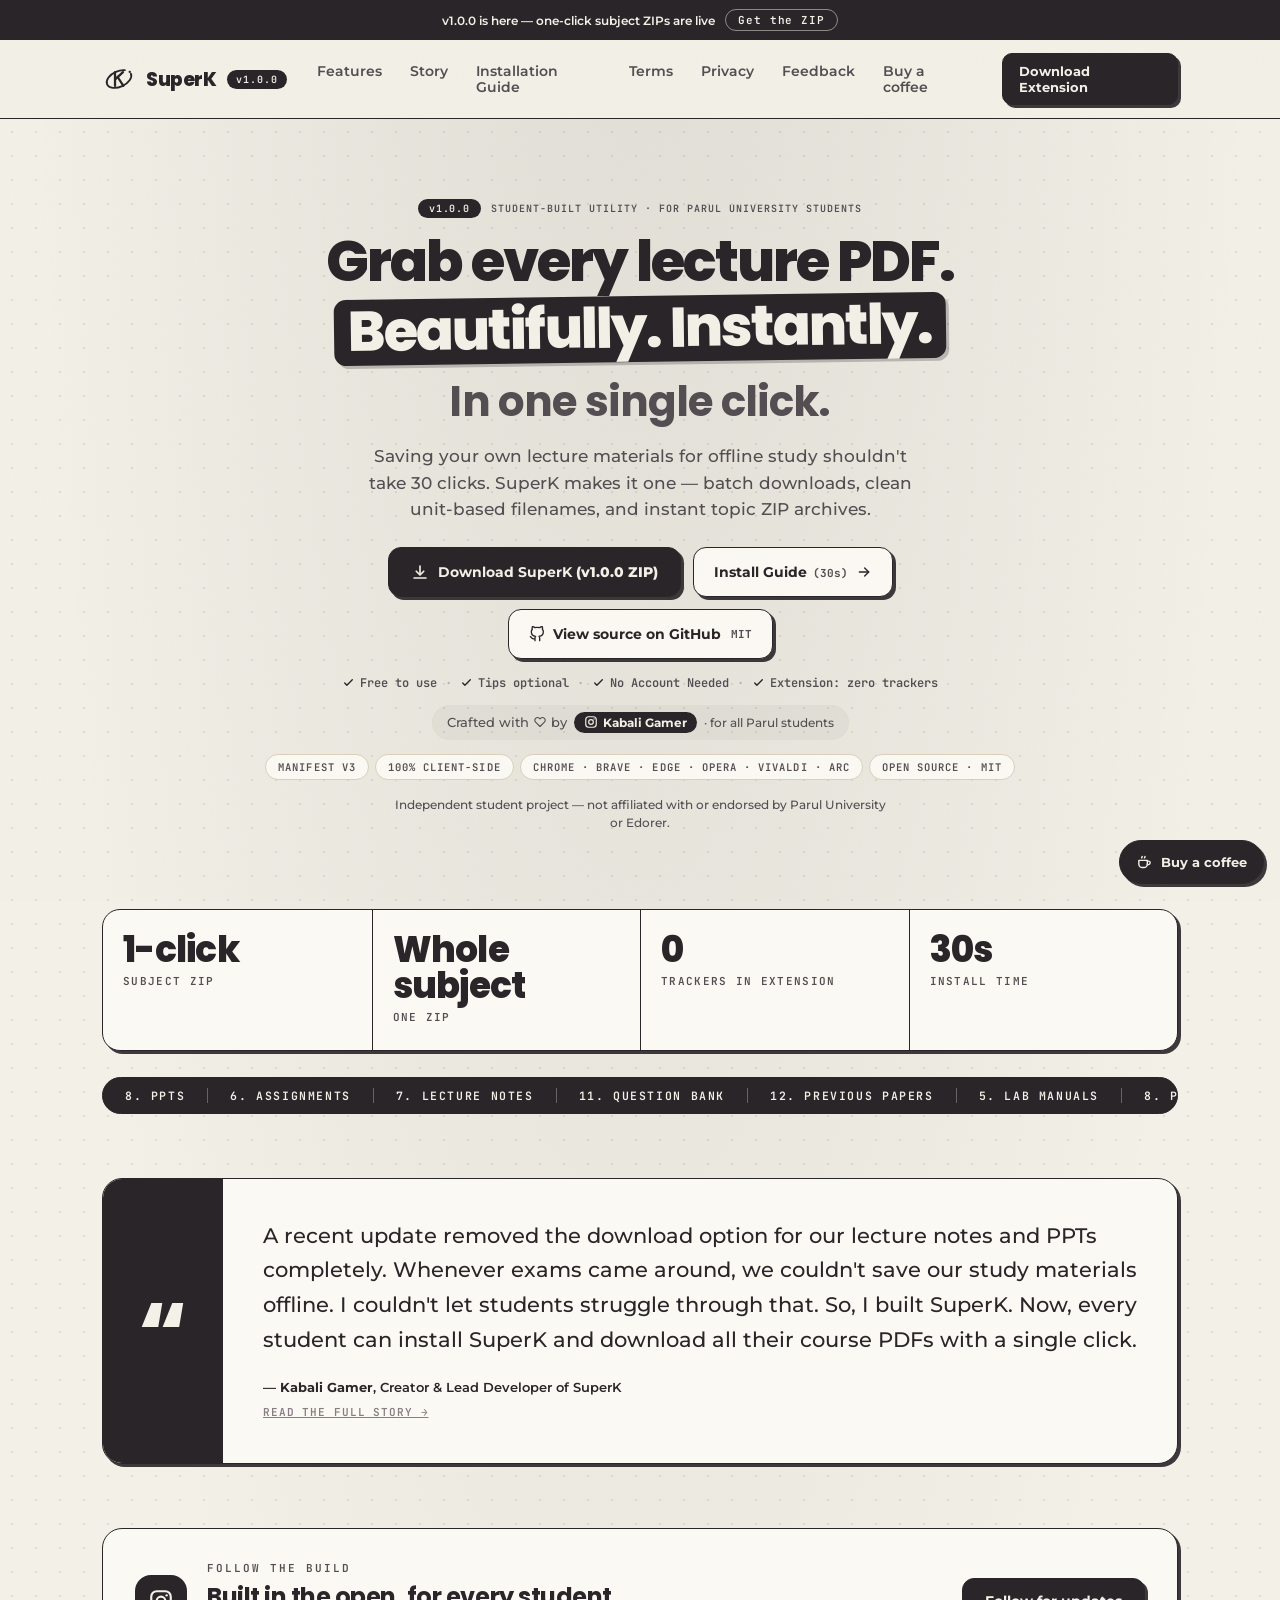
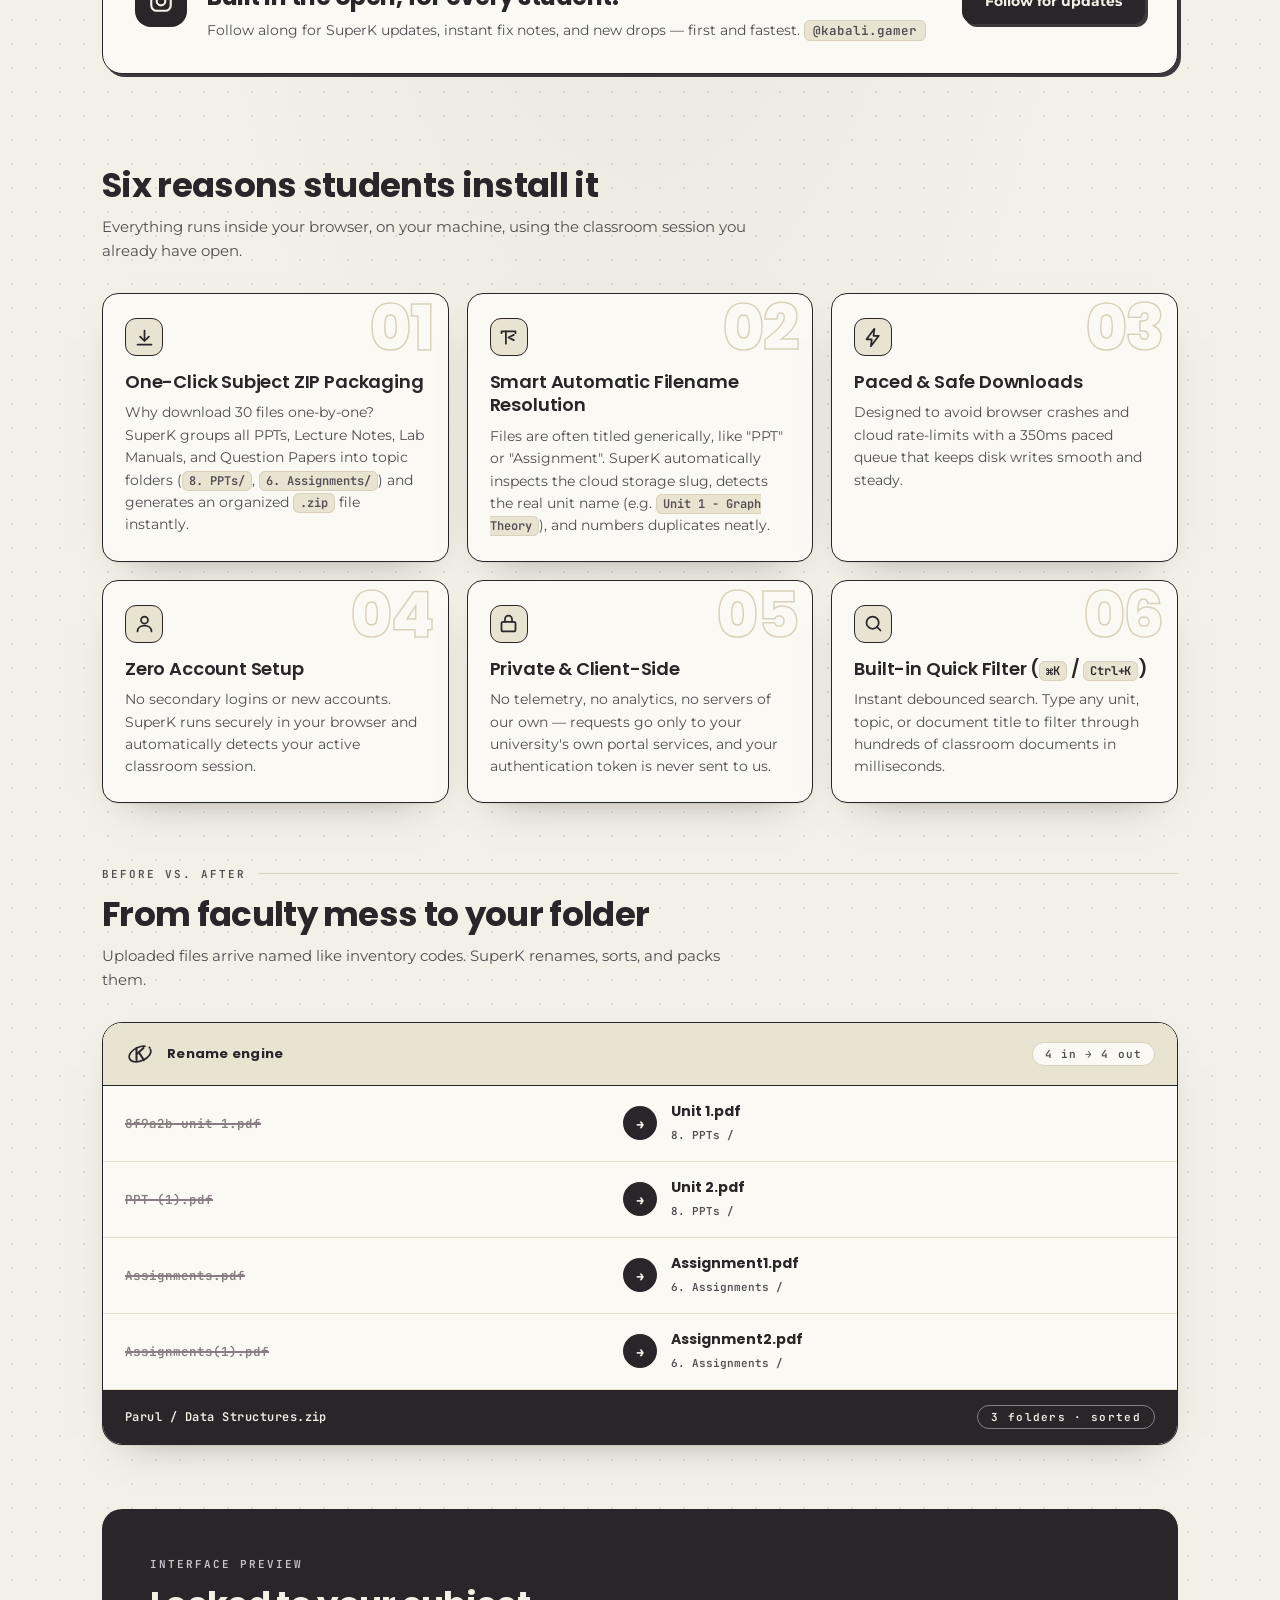
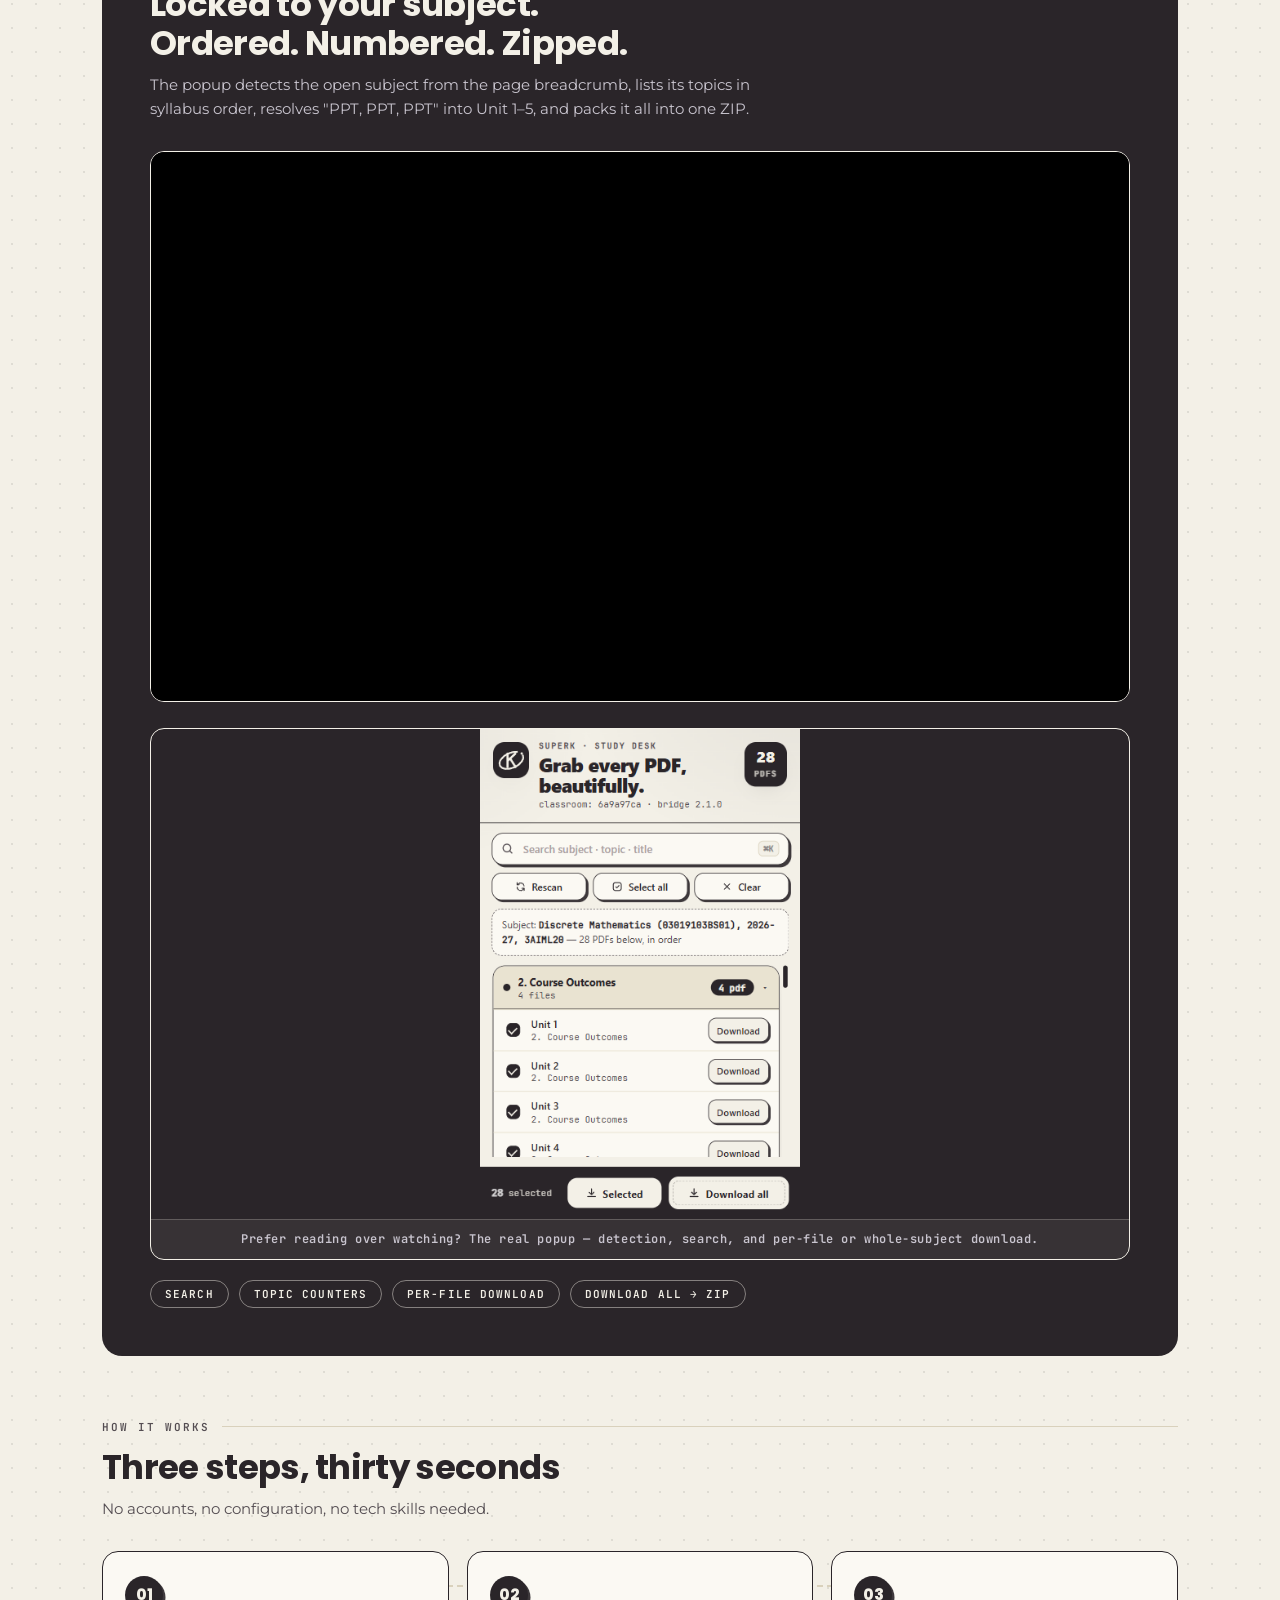
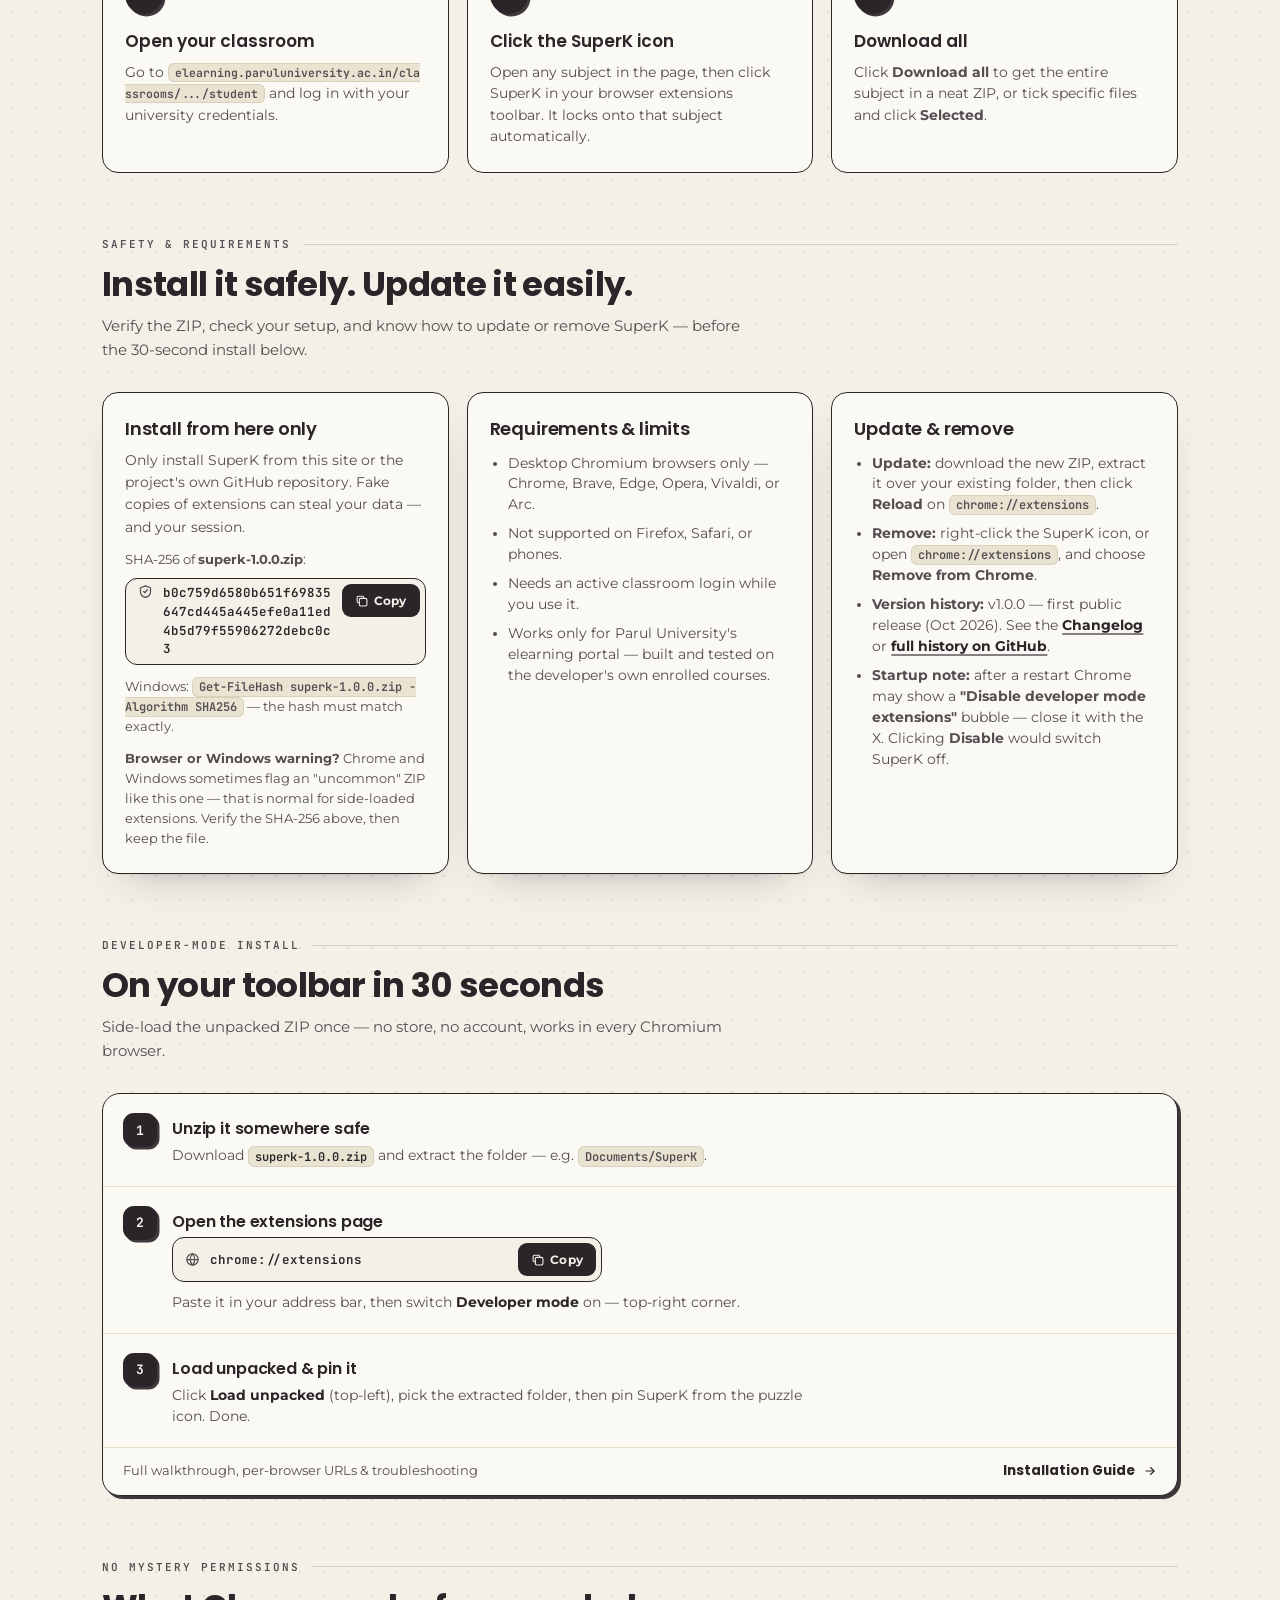
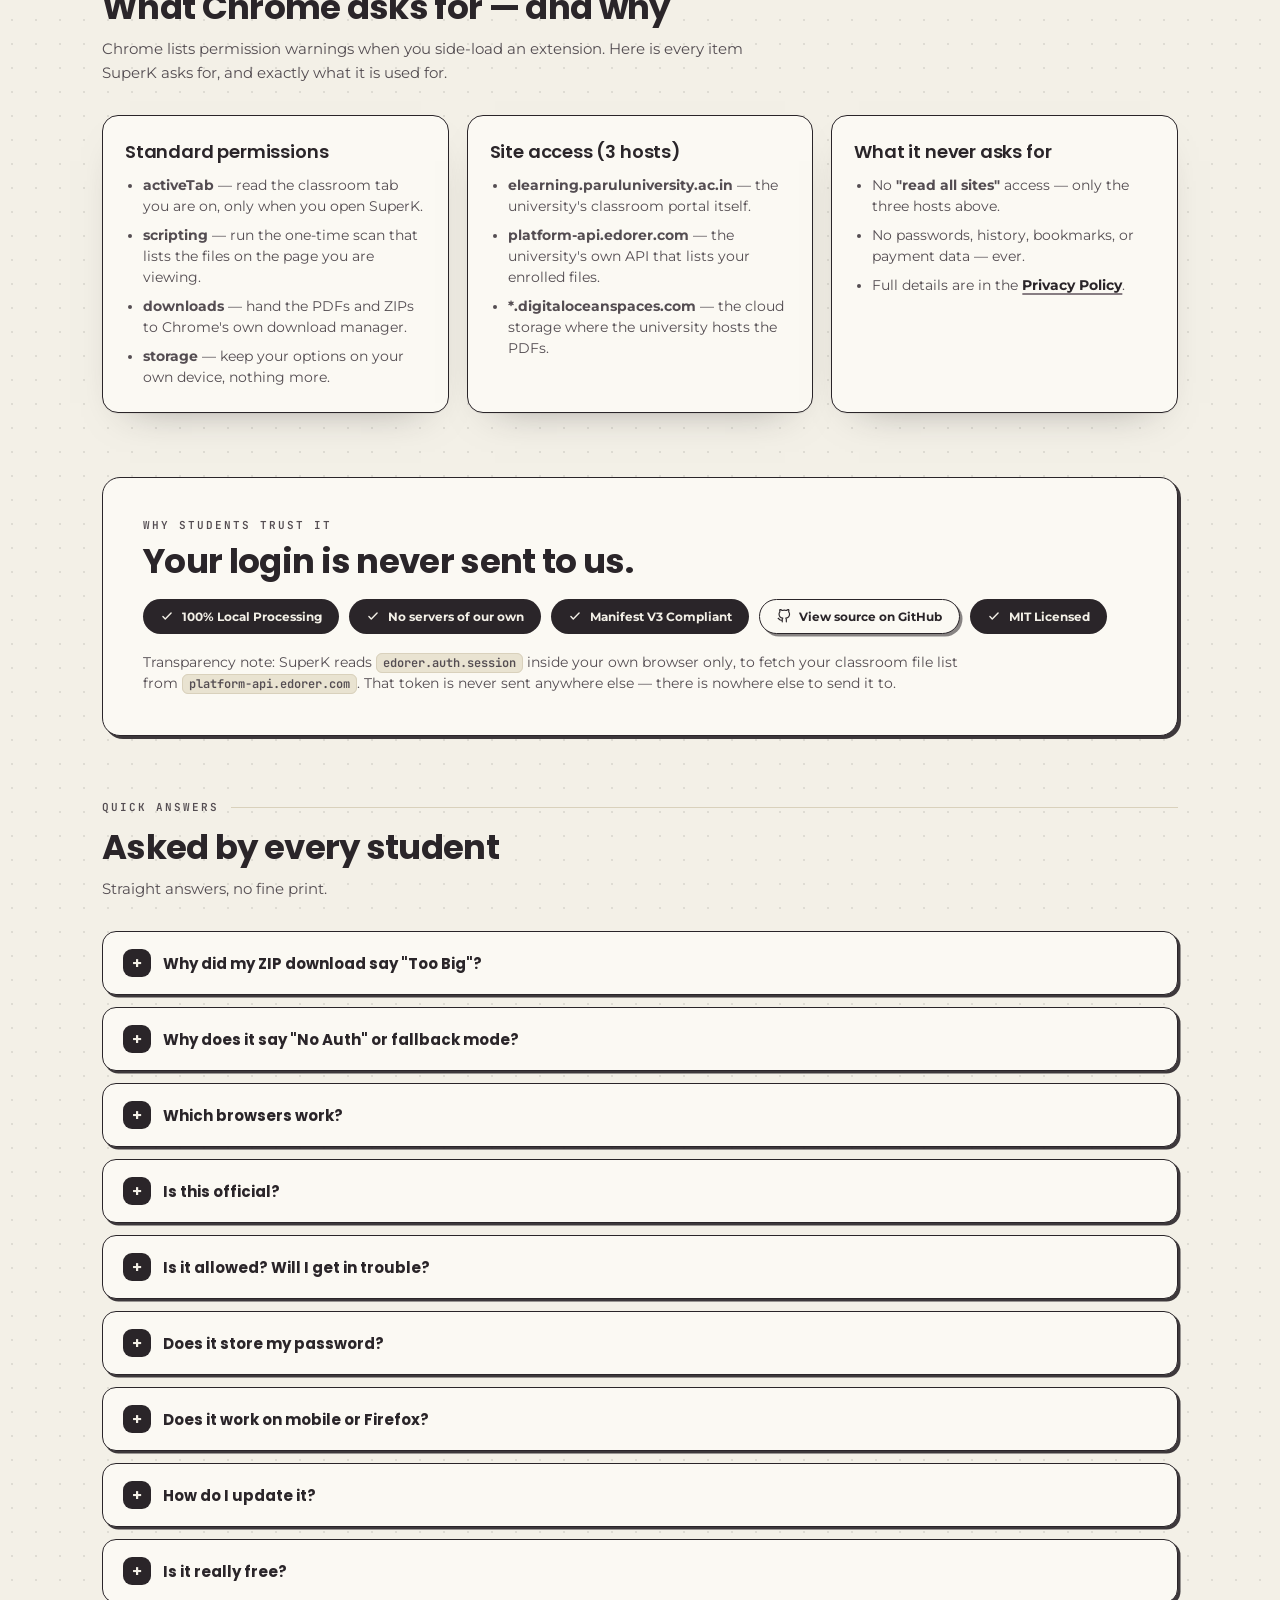
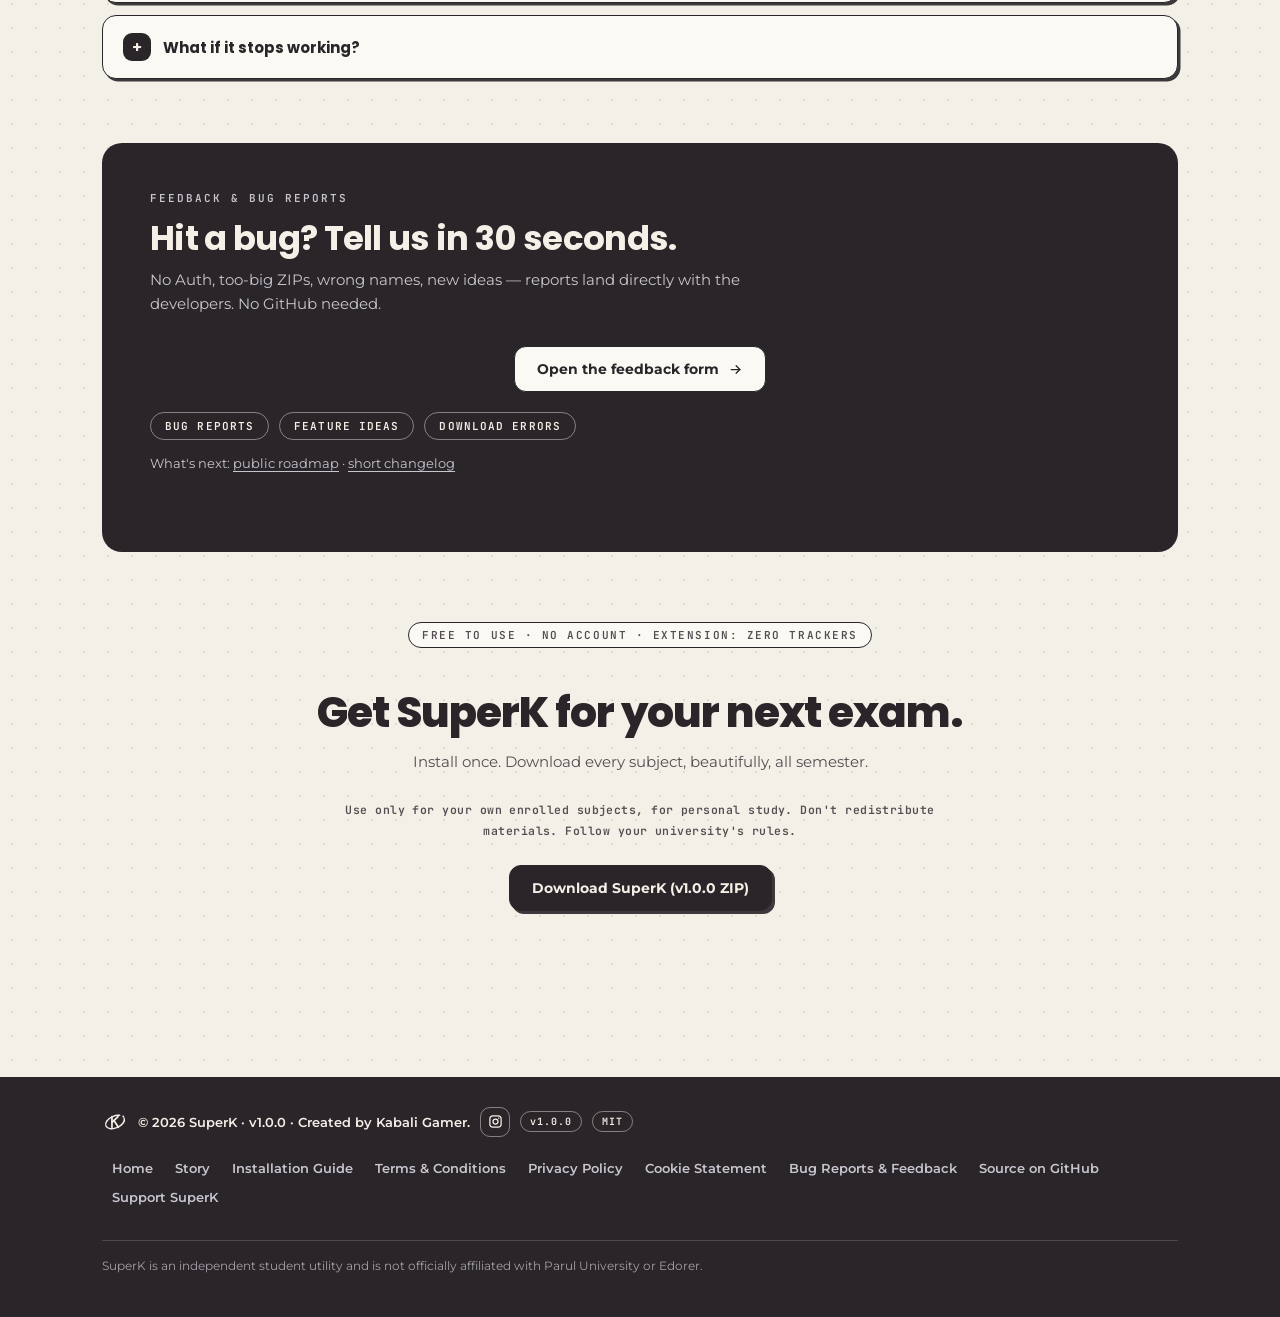
==== commit 83c4ee57: "Full-site review Priority A: gate honesty (optional IG step, Done pill, inert background, superk:dow" ====
--- a/official/index.html
+++ b/official/index.html
@@ -24,9 +24,9 @@
 <link rel="preconnect" href="https://fonts.gstatic.com" crossorigin />
 <link href="https://fonts.googleapis.com/css2?family=Poppins:wght@600;700;800&family=Montserrat:wght@400;500;600;700&family=JetBrains+Mono:wght@400;600&display=swap" rel="stylesheet" />
 <link rel="stylesheet" href="tokens.css" />
-<link rel="stylesheet" href="site.css?v=10" />
+<link rel="stylesheet" href="site.css?v=12" />
 <script>(function () { var d = document.documentElement; if (!("IntersectionObserver" in window)) return; d.classList.add("js"); setTimeout(function () { if (!d.hasAttribute("data-reveal-ready")) d.classList.remove("js"); }, 2500); })();</script>
-<script src="site.js?v=1" defer></script>
+<script src="site.js?v=3" defer></script>
 <style>
   /* --- INDEX backdrop: Warm Paper dot-grid + top glow (behind everything) --- */
   body {
@@ -350,6 +350,7 @@
   .final p { color: var(--ink2); margin: 0 0 26px; }
   @media (max-width: 900px) {
     .grid, .steps { grid-template-columns: 1fr; }
+    .steps::before { display: none; }
     .quote { grid-template-columns: 1fr; }
     .quote-mark { padding: 10px; font-size: 56px; }
   }
@@ -401,7 +402,7 @@
   @media (max-width: 600px) { .coffee { left: 12px; right: 12px; max-width: none; bottom: max(12px, env(safe-area-inset-bottom)); } .coffee-x { width: 40px; height: 40px; } .coffee-fab { right: 12px; bottom: max(12px, env(safe-area-inset-bottom)); width: 48px; height: 48px; padding: 0; } .coffee-fab span { display: none; } }
 </style>
 <script type="application/ld+json">
-{"@context":"https://schema.org","@type":"SoftwareApplication","name":"SuperK","operatingSystem":"Chrome, Brave, Edge, Opera, Arc","applicationCategory":"BrowserApplication","softwareVersion":"1.0.0","isAccessibleForFree":true,"license":"https://github.com/kabaliGamer-Dev2/superk/blob/main/LICENSE","description":"Free, open-source browser extension for Parul University students: one-click batch PDF downloads and subject ZIP archives that run entirely in your own browser.","url":"https://superk-official.web.app/","downloadUrl":"https://superk-official.web.app/releases/superk-1.0.0.zip","offers":{"@type":"Offer","price":"0","priceCurrency":"INR"},"author":{"@type":"Person","name":"Kabali Gamer","url":"https://www.instagram.com/kabali.gamer/"}}
+{"@context":"https://schema.org","@type":"SoftwareApplication","name":"SuperK","operatingSystem":"Chrome, Brave, Edge, Opera, Vivaldi, Arc","applicationCategory":"BrowserApplication","softwareVersion":"1.0.0","isAccessibleForFree":true,"license":"https://github.com/kabaliGamer-Dev2/superk/blob/main/LICENSE","description":"Free, open-source browser extension for Parul University students: one-click batch PDF downloads and subject ZIP archives that run entirely in your own browser.","url":"https://superk-official.web.app/","downloadUrl":"https://superk-official.web.app/installation.html","offers":{"@type":"Offer","price":"0","priceCurrency":"INR"},"author":{"@type":"Person","name":"Kabali Gamer","url":"https://www.instagram.com/kabali.gamer/"}}
 </script>
 </head>
 <body>
@@ -477,7 +478,7 @@
       <div class="meta-row" aria-label="Compatibility">
         <span class="meta-tag">Manifest V3</span>
         <span class="meta-tag">100% Client-Side</span>
-        <span class="meta-tag">Chrome · Brave · Edge · Opera · Arc</span>
+        <span class="meta-tag">Chrome · Brave · Edge · Opera · Vivaldi · Arc</span>
         <span class="meta-tag">Open Source · MIT</span>
       </div>
       <p class="hero-note">Independent student project — not affiliated with or endorsed by Parul University or Edorer.</p>
@@ -594,7 +595,7 @@
       <article class="card reveal">
         <h3>Requirements &amp; limits</h3>
         <ul>
-          <li>Desktop Chromium browsers only — Chrome, Brave, Edge, Opera, or Arc.</li>
+          <li>Desktop Chromium browsers only — Chrome, Brave, Edge, Opera, Vivaldi, or Arc.</li>
           <li>Not supported on Firefox, Safari, or phones.</li>
           <li>Needs an active classroom login while you use it.</li>
           <li>Works only for Parul University's elearning portal — built and tested on the developer's own enrolled courses.</li>
@@ -650,7 +651,7 @@
         </li>
       </ol>
       <div class="setup-foot">
-        <span>Full walkthrough with screenshots</span>
+        <span>Full walkthrough, per-browser URLs &amp; troubleshooting</span>
         <a class="setup-guide" href="installation.html">Installation Guide
           <svg viewBox="0 0 24 24" width="14" height="14" fill="none" stroke="currentColor" stroke-width="2" stroke-linecap="round" stroke-linejoin="round" aria-hidden="true"><path d="M5 12h14" /><path d="m13 6 6 6-6 6" /></svg></a>
       </div>
@@ -712,7 +713,7 @@
     <div class="faq reveal">
       <details><summary>Why did my ZIP download say "Too Big"?</summary><p>Your browser tab only has so much RAM. SuperK measures every file first, and past ~150 MB it skips the single ZIP and downloads the files individually instead — same PDFs, zero crashes.</p></details>
       <details><summary>Why does it say "No Auth" or fallback mode?</summary><p>Your classroom login session hadn't loaded when SuperK scanned. Refresh the Edorer classroom tab once so the session token loads, then reopen SuperK.</p></details>
-      <details><summary>Which browsers work?</summary><p>Chrome, Brave, Edge, Opera, and Arc — any Chromium browser that supports Manifest V3 extensions.</p></details>
+      <details><summary>Which browsers work?</summary><p>Chrome, Brave, Edge, Opera, Vivaldi, and Arc — any Chromium browser that supports Manifest V3 extensions.</p></details>
       <details><summary>Is this official?</summary><p>No. SuperK is an independent student project — not affiliated with, asked for, or endorsed by Parul University or Edorer. Nobody at the university approved it.</p></details>
       <details><summary>Is it allowed? Will I get in trouble?</summary><p>Honest answer: we can't promise. Your university's portal rules still apply to you, and SuperK doesn't change them. Use it at your own responsibility, for your own enrolled subjects and personal study. See the <a href="terms.html">Terms &amp; Conditions</a>.</p></details>
       <details><summary>Does it store my password?</summary><p>No. SuperK never sees or saves your password. It reads the session token your browser already holds, in memory only, to ask the university's API for your own file list — nothing is stored on any server of ours.</p></details>
@@ -863,11 +864,12 @@
   var navCoffee = document.getElementById("navCoffee");
   if (navCoffee) navCoffee.addEventListener("click", function (e) { e.preventDefault(); show(true); });
   var timer = null;
-  document.querySelectorAll('a[href$=".zip"]').forEach(function (a) {
-    a.addEventListener("click", function () {
-      clearTimeout(timer);
-      timer = setTimeout(function () { show(false); }, 2500);
-    });
+  document.addEventListener("superk:download", function () {
+    clearTimeout(timer);
+    timer = setTimeout(function () {
+      if (document.documentElement.classList.contains("gate-lock")) return;
+      show(false);
+    }, 2500);
   });
   var x = document.getElementById("coffeeClose");
   if (x) x.addEventListener("click", hide);
--- a/official/site.css
+++ b/official/site.css
@@ -273,10 +273,22 @@
 .fb-field textarea:focus, .fb-field select:focus, .fb-field input:focus { box-shadow: 2.5px 2.5px 0 rgba(42,37,41,.9); }
 .fb-row { display: grid; grid-template-columns: 1fr 1fr; gap: 12px; }
 .fb-checks { display: flex; flex-direction: column; gap: 8px; }
-.fb-check { display: flex; gap: 10px; align-items: flex-start; cursor: pointer; background: var(--paper); border: 1.5px solid var(--line); border-radius: 12px; padding: 10px 12px; font: 500 13px var(--body); }
-.fb-check input { appearance: none; flex: none; width: 17px; height: 17px; margin-top: 1px; border-radius: 6px; cursor: pointer; border: 1.5px solid var(--ink); background: var(--card); display: grid; place-items: center; }
+.fb-check { display: flex; gap: 12px; align-items: flex-start; cursor: pointer; background: var(--paper); color: var(--ink); border: 1.5px solid var(--line); border-radius: 12px; padding: 11px 14px; font: 500 13.5px/1.55 var(--body); text-wrap: pretty; transition: background var(--t-fast) var(--ease), border-color var(--t-fast) var(--ease), box-shadow var(--t-fast) var(--ease); }
+.fb-check:hover { background: #fff; border-color: var(--ink); }
+.fb-check:has(input:focus-visible) { outline: 2.5px solid var(--ink); outline-offset: 2px; }
+.fb-check:has(input:checked) { background: var(--card); border-color: var(--ink); }
+.fb-check input { appearance: none; flex: none; width: 20px; height: 20px; margin-top: 1px; border-radius: 7px; cursor: pointer; border: 1.5px solid var(--ink); background: var(--card); display: grid; place-items: center; transition: background var(--t-fast) var(--ease), border-color var(--t-fast) var(--ease); }
+.fb-check input::after { content: ""; width: 11px; height: 6px; border-left: 2.5px solid var(--paper); border-bottom: 2.5px solid var(--paper); transform: rotate(-45deg) translateY(-1px) scale(.4); opacity: 0; transition: transform var(--t-fast) var(--ease), opacity var(--t-fast) var(--ease); }
 .fb-check input:checked { background: var(--ink); }
-.fb-check input:checked::after { content: ""; width: 9px; height: 5px; border-left: 2px solid var(--paper); border-bottom: 2px solid var(--paper); transform: rotate(-45deg) translateY(-1px); }
+.fb-check input:checked::after { opacity: 1; transform: rotate(-45deg) translateY(-1px); }
+/* consent gate — same system, a touch more presence */
+.fb-check.lead { padding: 14px 16px; background: var(--card); border-color: var(--ink); }
+.fb-check.lead:hover { background: #fff; }
+.fb-check.lead .fb-check-txt { display: block; }
+.fb-check.lead .fb-check-txt b { font-weight: 700; }
+.fb-check.lead a { color: var(--ink); font-weight: 600; text-decoration: underline; text-decoration-color: var(--mut); text-decoration-thickness: 1.5px; text-underline-offset: 2.5px; border-radius: 4px; }
+.fb-check.lead a:hover { text-decoration-color: var(--ink); background: var(--paper2); }
+@media (prefers-reduced-motion: reduce) { .fb-check, .fb-check input, .fb-check input::after { transition: none; } }
 .fb-tip { background: var(--paper2); border: 1.5px solid var(--ink); border-radius: 12px; padding: 12px 14px; font-size: 13px; color: var(--ink); margin: 0 0 16px; }
 .fb-tip b { font-family: var(--display); }
 .fb-stars { display: flex; gap: 6px; }
@@ -289,7 +301,7 @@
 .fb-fielderr { font: 600 12px var(--body); color: #8f1d1d; margin: 8px 0 0; }
 .fb-field.bad > span { color: #8f1d1d; }
 .fb-field.bad > textarea, .fb-field.bad > select, .fb-field.bad > input { border-color: #8f1d1d; background: #f6e8e5; }
-.fb-field.bad .fb-check { border-color: #8f1d1d; }
+.fb-field.bad .fb-check { border-color: #8f1d1d; background: #f6e8e5; }
 .fb-hp { position: absolute; left: -9999px; top: 0; width: 1px; height: 1px; overflow: hidden; }
 .fb-note { font: 500 11.5px/1.6 var(--body); color: var(--mut); margin: 8px 0 0; }
 @media (max-width: 640px) { .fb-field textarea, .fb-field select, .fb-field input { font-size: 16px; } }
@@ -342,6 +354,9 @@
 .gate-step { display: grid; grid-template-columns: 40px minmax(0, 1fr); gap: 16px; background: var(--card); border: 1.5px solid var(--ink); border-radius: 18px; box-shadow: var(--tactile); padding: 20px; margin: 0 0 14px; transition: background .2s var(--ease); }
 .gate-step.done { background: var(--paper2); }
 .gate-n { width: 40px; height: 40px; border-radius: 12px; background: var(--ink); color: var(--acc-ink); font: 700 13px var(--mono); display: grid; place-items: center; box-shadow: 2.5px 2.5px 0 rgba(42, 37, 41, .9); }
+/* the optional follow step reads "?" and is visually softer than a required step */
+.gate-n-opt { background: var(--paper2); color: var(--ink2); border: 1.5px solid var(--line); box-shadow: none; }
+.gate-opt { font: 600 11px var(--mono); letter-spacing: .06em; color: var(--mut); text-transform: uppercase; white-space: nowrap; }
 .gate-n svg { width: 17px; height: 17px; }
 .gate-n .n-ok { display: none; }
 .gate-step.done .gate-n { background: var(--card); color: var(--ink); border: 1.5px solid var(--ink); box-shadow: none; }
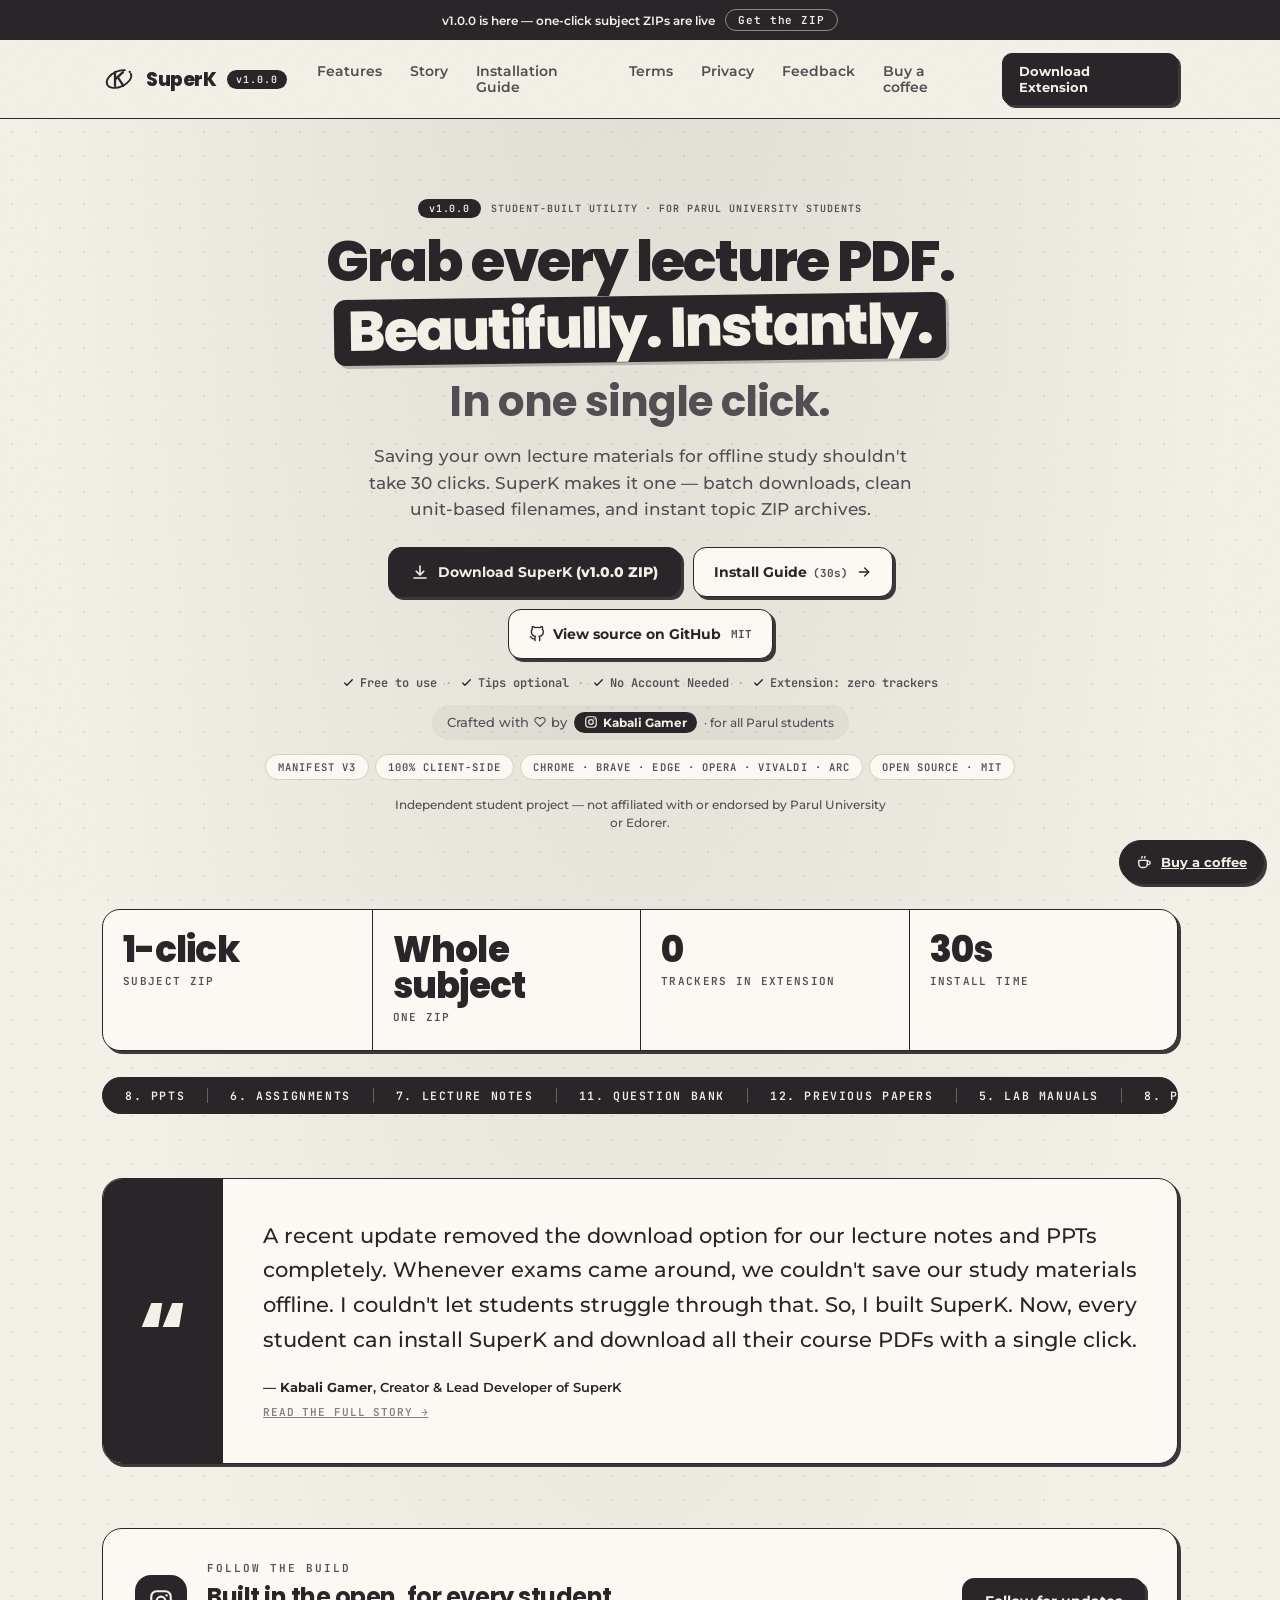
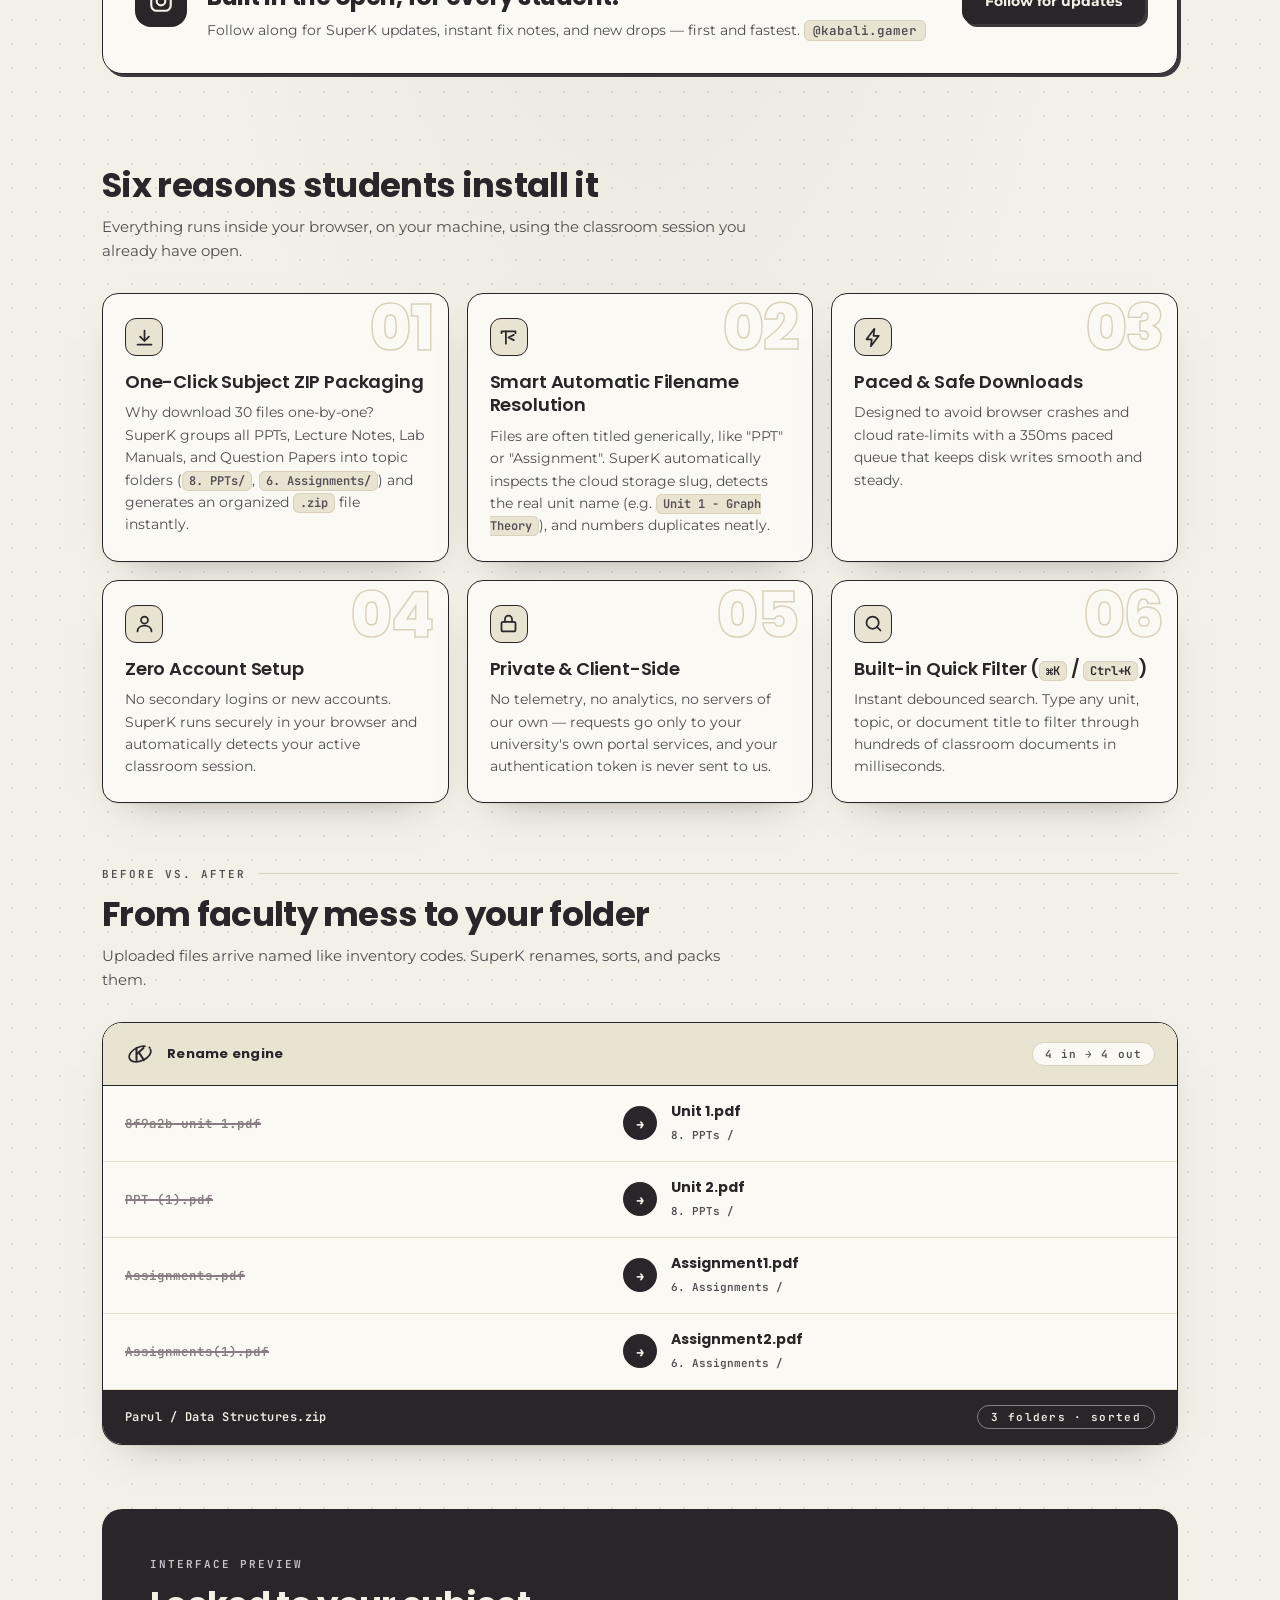
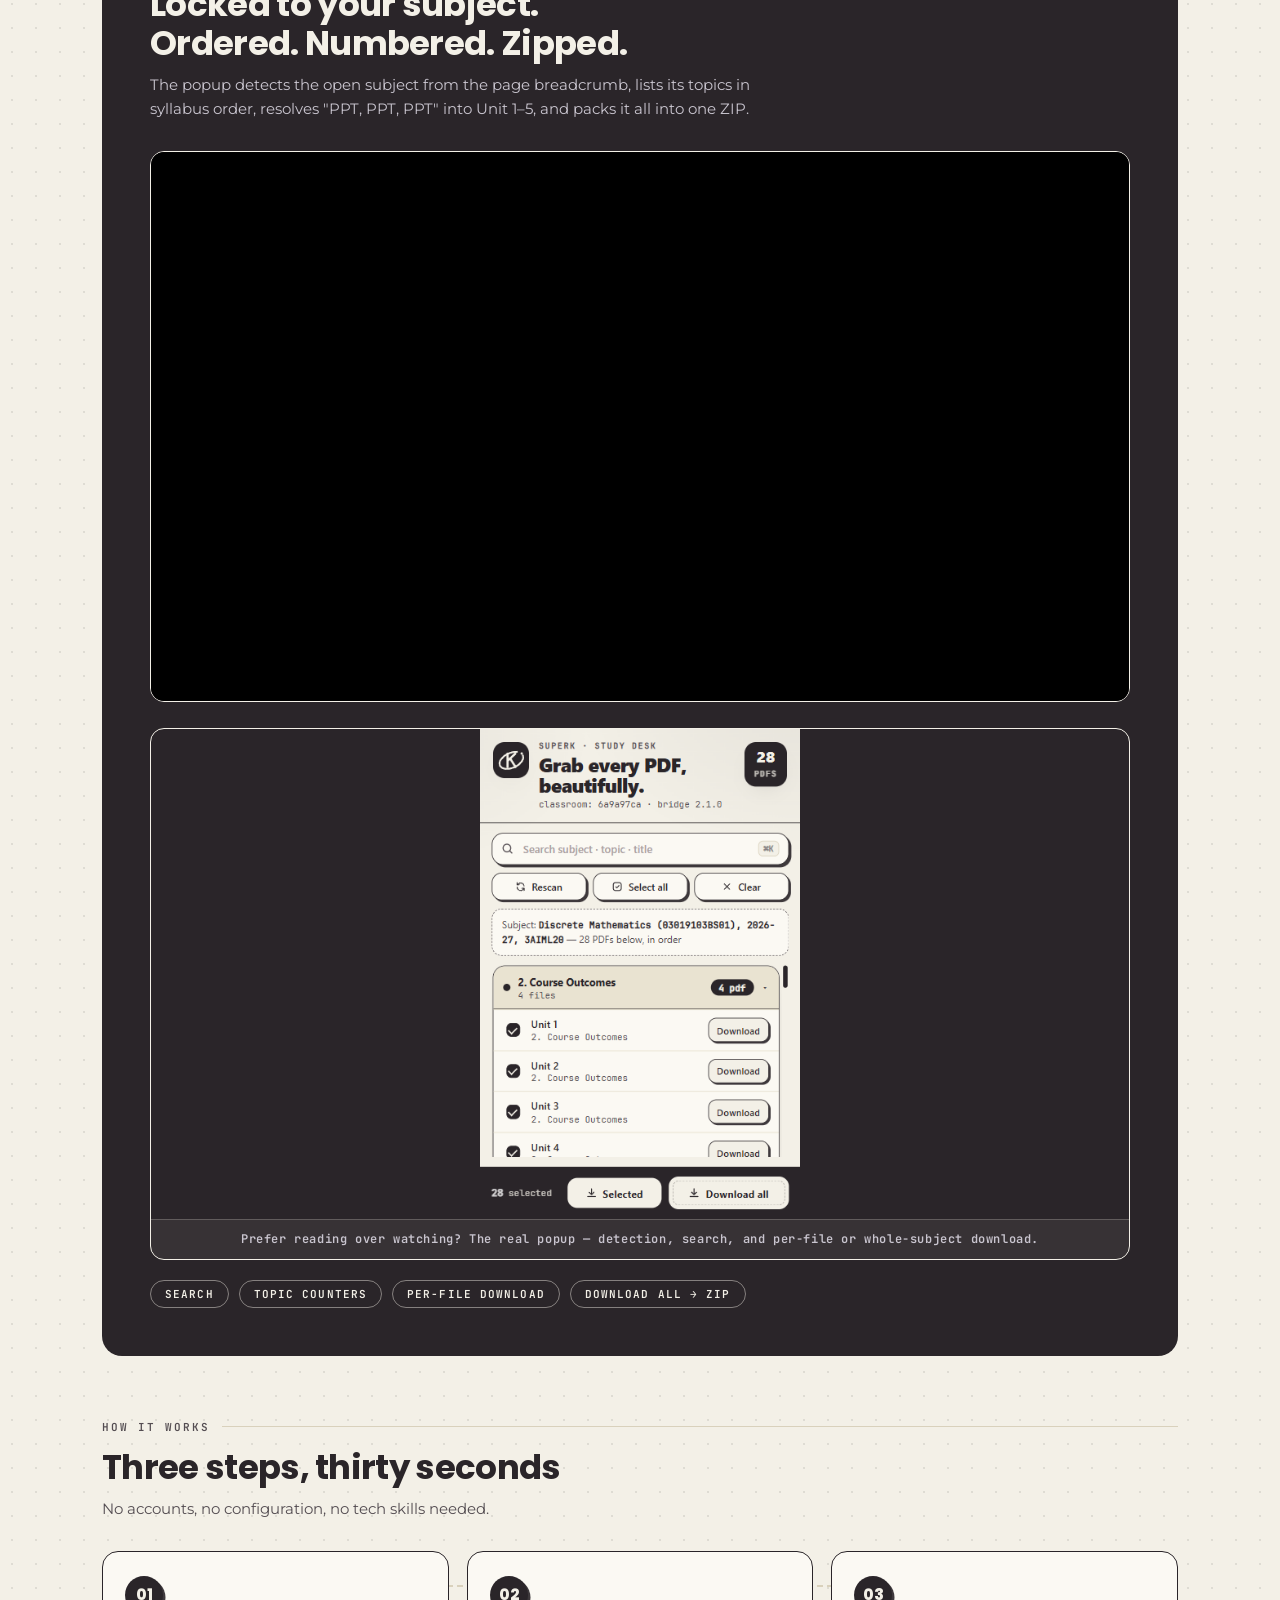
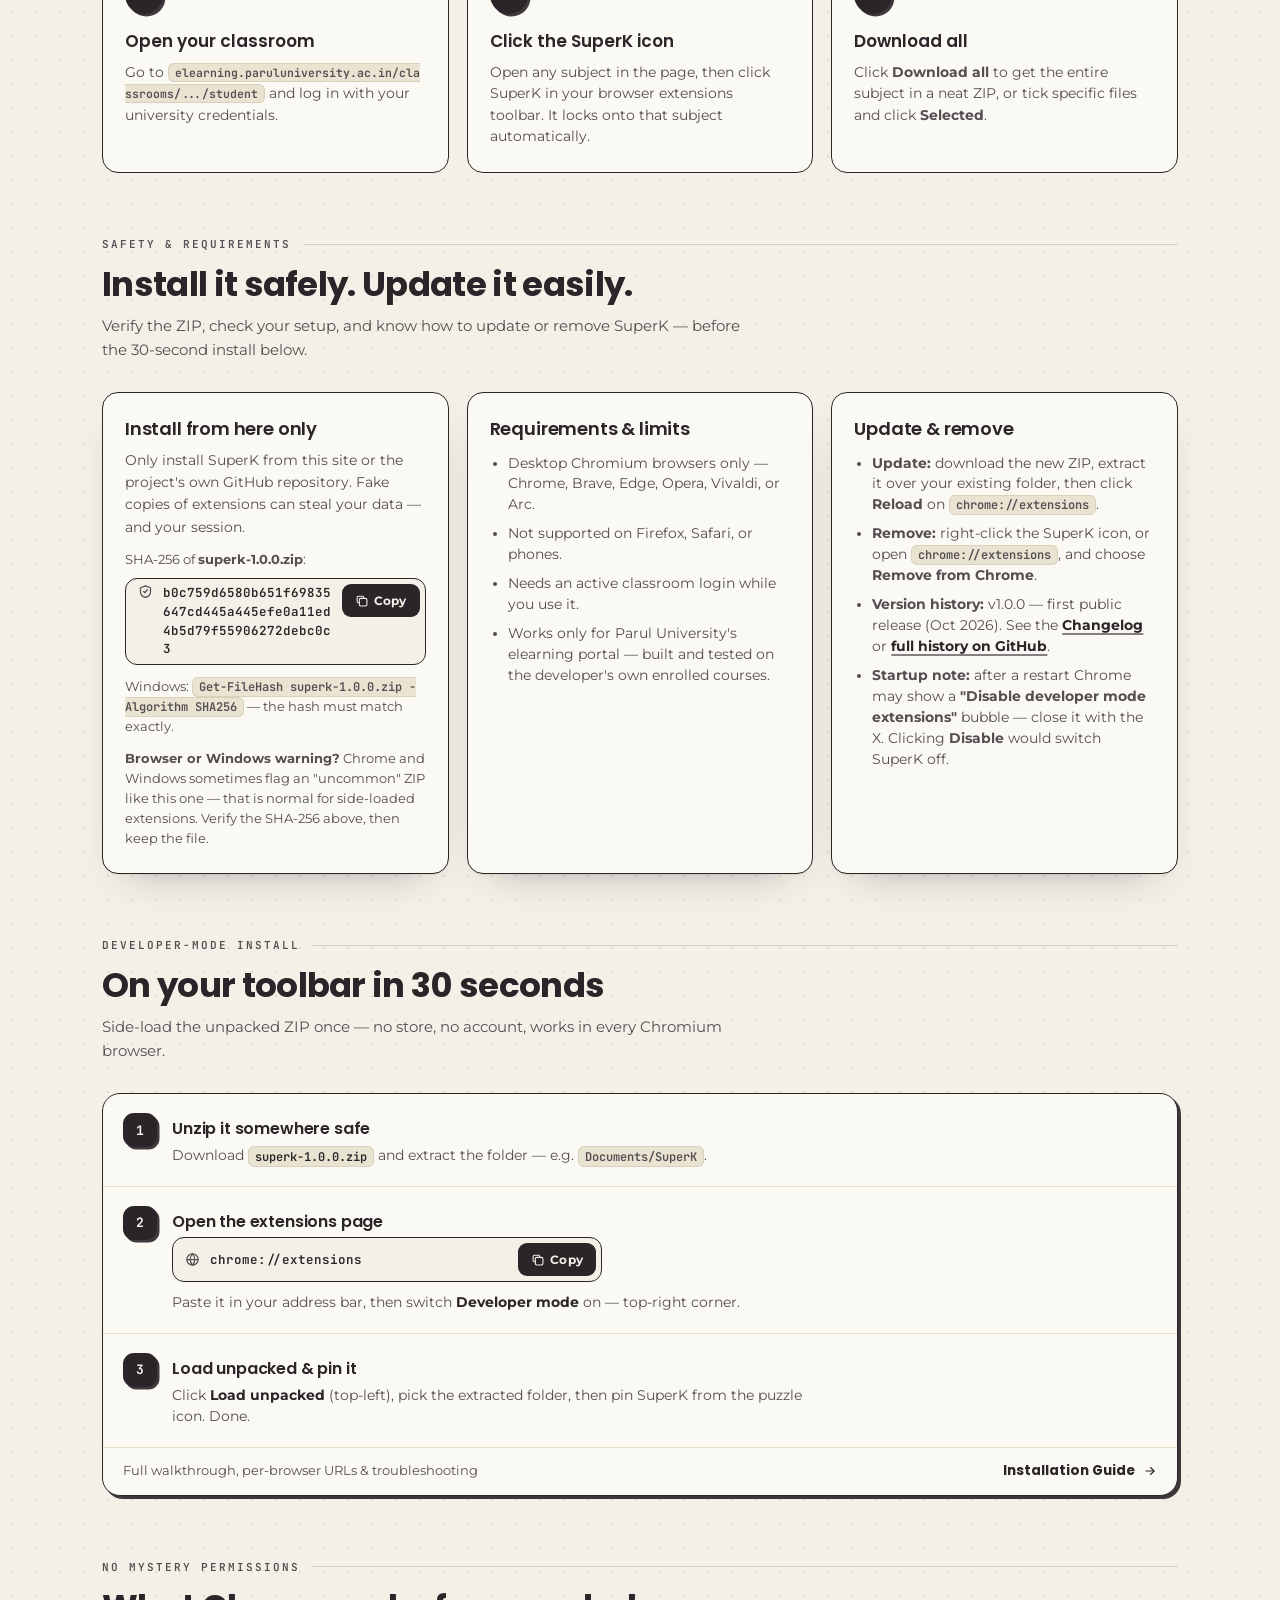
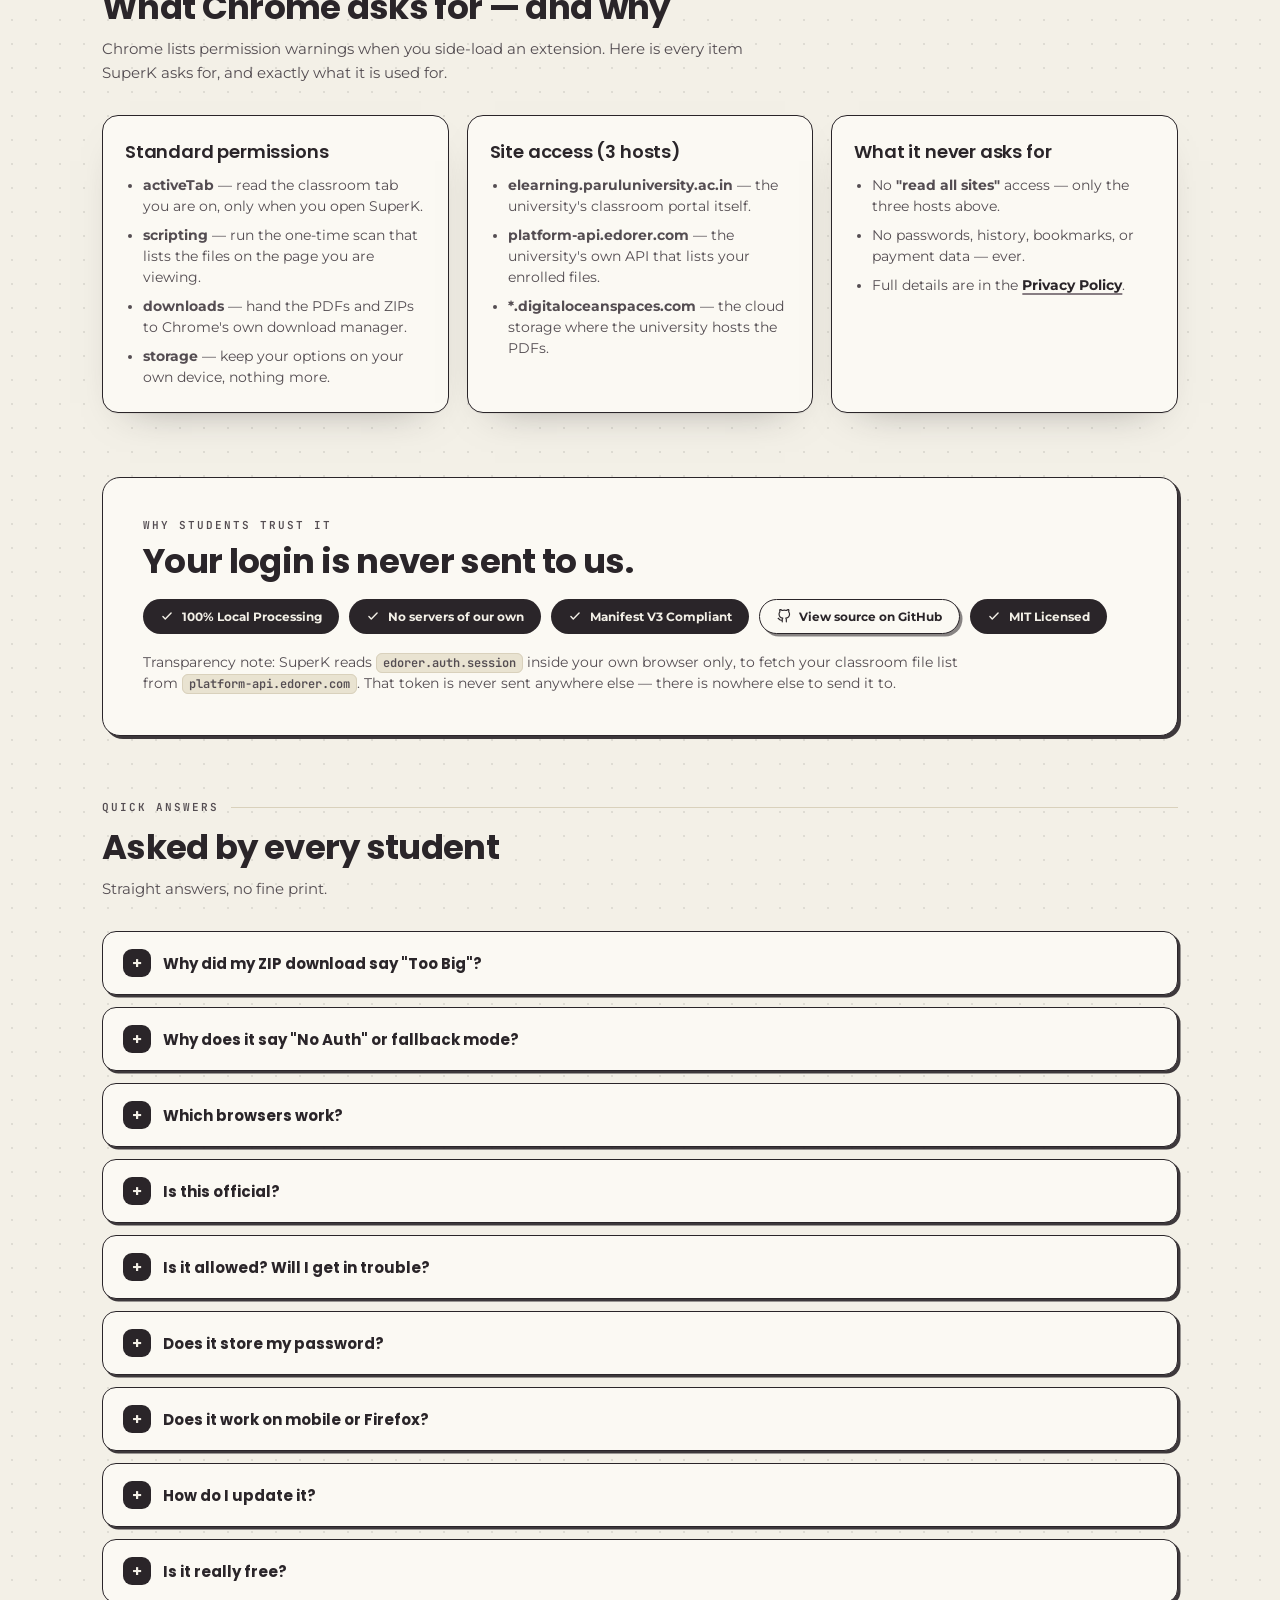
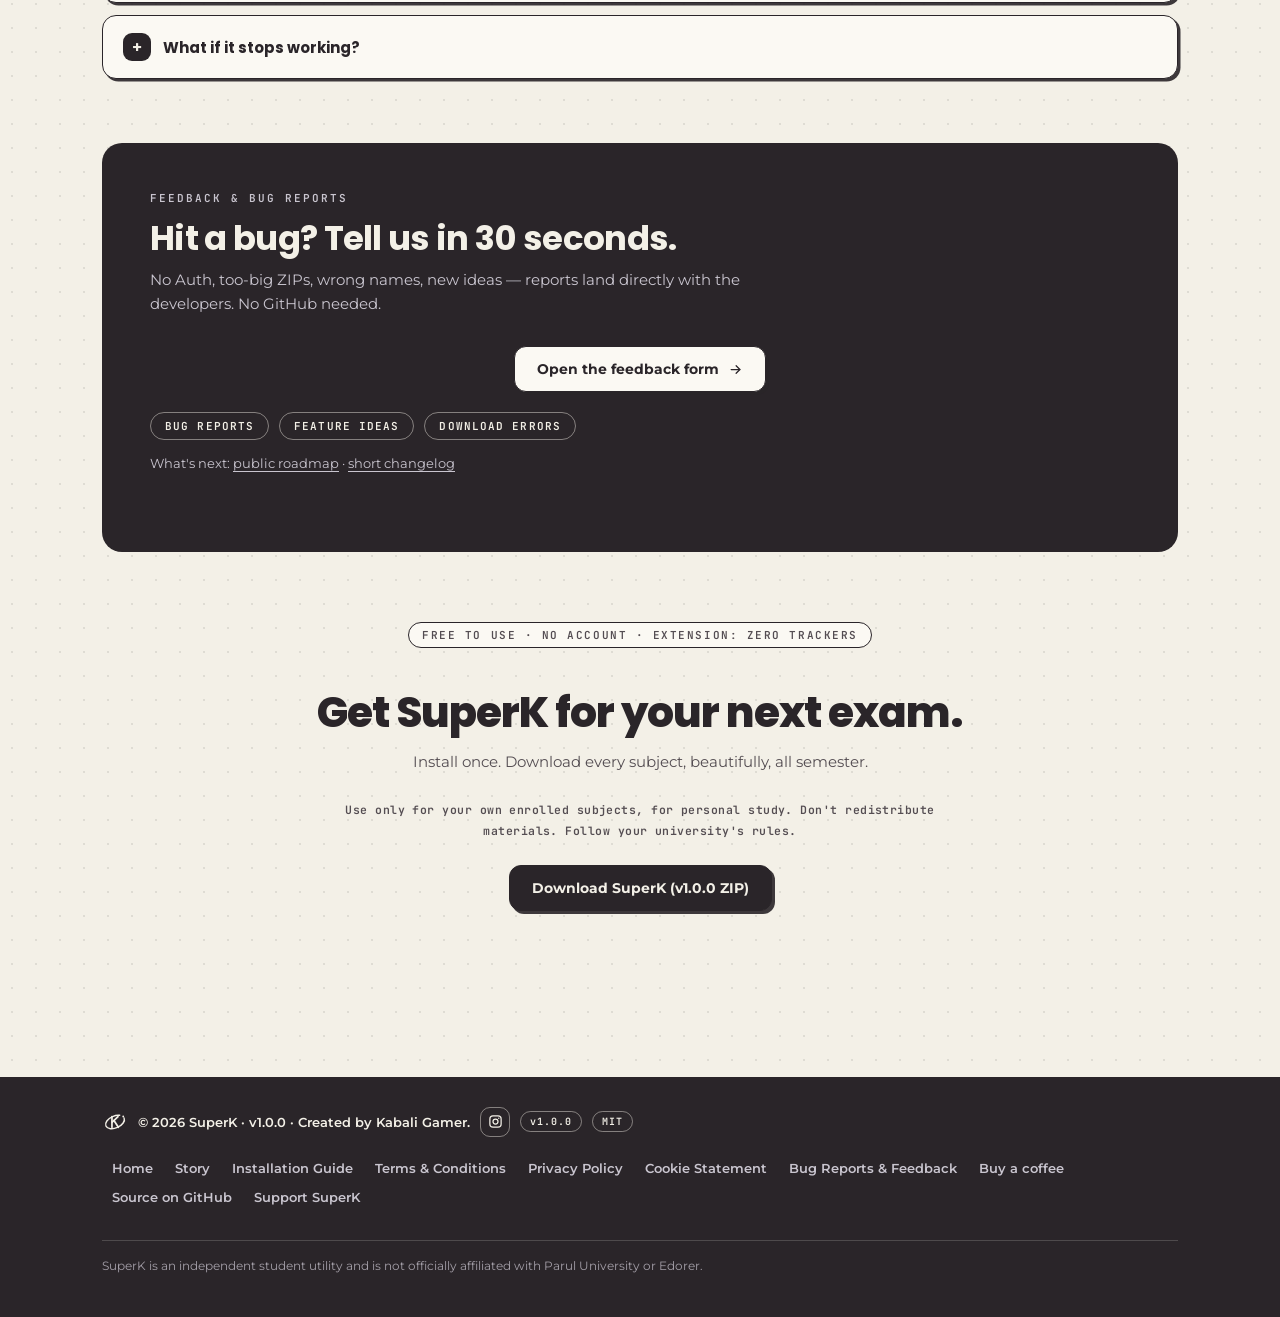
==== commit 7715ed46: "Add coffee.html support page with live UPI QR, and point every buy-coffee entry point at it - coffee" ====
--- a/official/index.html
+++ b/official/index.html
@@ -419,7 +419,7 @@
       <a href="terms.html">Terms</a>
       <a href="privacy.html">Privacy</a>
       <a href="feedback.html">Feedback</a>
-      <a href="#support" id="navCoffee">Buy a coffee</a>
+      <a href="coffee.html">Buy a coffee</a>
     </div>
     <button class="menu-btn" id="menuBtn" aria-label="Open menu" aria-expanded="false" aria-controls="navLinks"><svg viewBox="0 0 24 24" width="20" height="20" fill="none" stroke="currentColor" stroke-width="2.2" stroke-linecap="round"><path d="M4 7h16" /><path d="M4 12h16" /><path d="M4 17h16" /></svg></button>
     <a class="btn btn-ink btn-sm" href="releases/superk-1.0.0.zip">Download Extension</a>
@@ -758,8 +758,9 @@
       <a href="privacy.html">Privacy Policy</a>
       <a href="cookies.html">Cookie Statement</a>
       <a href="feedback.html">Bug Reports &amp; Feedback</a>
+      <a href="coffee.html">Buy a coffee</a>
       <a href="https://github.com/kabaliGamer-Dev2/superk" target="_blank" rel="noopener">Source on GitHub</a>
-      <a href="#support" id="footSupport">Support SuperK</a>
+      <a href="coffee.html">Support SuperK</a>
     </nav>
     <p class="disclaimer">SuperK is an independent student utility and is not officially affiliated with Parul University or Edorer.</p>
   </div>
@@ -829,10 +830,10 @@
   });
 </script>
 
-<button class="coffee-fab" type="button" id="coffeeFab" aria-controls="coffee" aria-expanded="false" aria-label="Buy a coffee — support SuperK">
+<a class="coffee-fab" id="coffeeFab" href="coffee.html" aria-label="Buy a coffee — support SuperK">
   <svg viewBox="0 0 24 24" width="17" height="17" fill="none" stroke="currentColor" stroke-width="2" stroke-linecap="round" stroke-linejoin="round" aria-hidden="true"><path d="M4 9h12v5a5 5 0 0 1-5 5H9a5 5 0 0 1-5-5V9z" /><path d="M16 10h1.5a2.5 2.5 0 0 1 0 5H16" /><path d="M8 5.5c0-1 .8-1 .8-2" /><path d="M12 5.5c0-1 .8-1 .8-2" /></svg>
   <span>Buy a coffee</span>
-</button>
+</a>
 <aside class="coffee" id="coffee" role="region" aria-label="Support SuperK" hidden>
   <button class="coffee-x" type="button" id="coffeeClose" aria-label="Close">
     <svg viewBox="0 0 24 24" width="16" height="16" fill="none" stroke="currentColor" stroke-width="2.2" stroke-linecap="round" aria-hidden="true"><path d="M6 6l12 12" /><path d="M18 6 6 18" /></svg>
@@ -858,11 +859,8 @@
   function show(force) { if (!force && seen()) return; card.hidden = false; if (!force) mark(); syncFab(); }
   function hide() { card.hidden = true; syncFab(); }
   var fab = document.getElementById("coffeeFab");
-  function syncFab() { if (fab) { fab.hidden = !card.hidden; fab.setAttribute("aria-expanded", card.hidden ? "false" : "true"); } }
+  function syncFab() { if (fab) fab.hidden = !card.hidden; }
   if (/[?&]tip=1\b/.test(location.search)) setTimeout(function () { show(true); }, 600);
-  if (fab) fab.addEventListener("click", function () { show(true); });
-  var navCoffee = document.getElementById("navCoffee");
-  if (navCoffee) navCoffee.addEventListener("click", function (e) { e.preventDefault(); show(true); });
   var timer = null;
   document.addEventListener("superk:download", function () {
     clearTimeout(timer);
@@ -900,8 +898,6 @@
       fallback();
     }
   });
-  var foot = document.getElementById("footSupport");
-  if (foot) foot.addEventListener("click", function (e) { e.preventDefault(); show(true); });
 })();
 </script>
 </body>
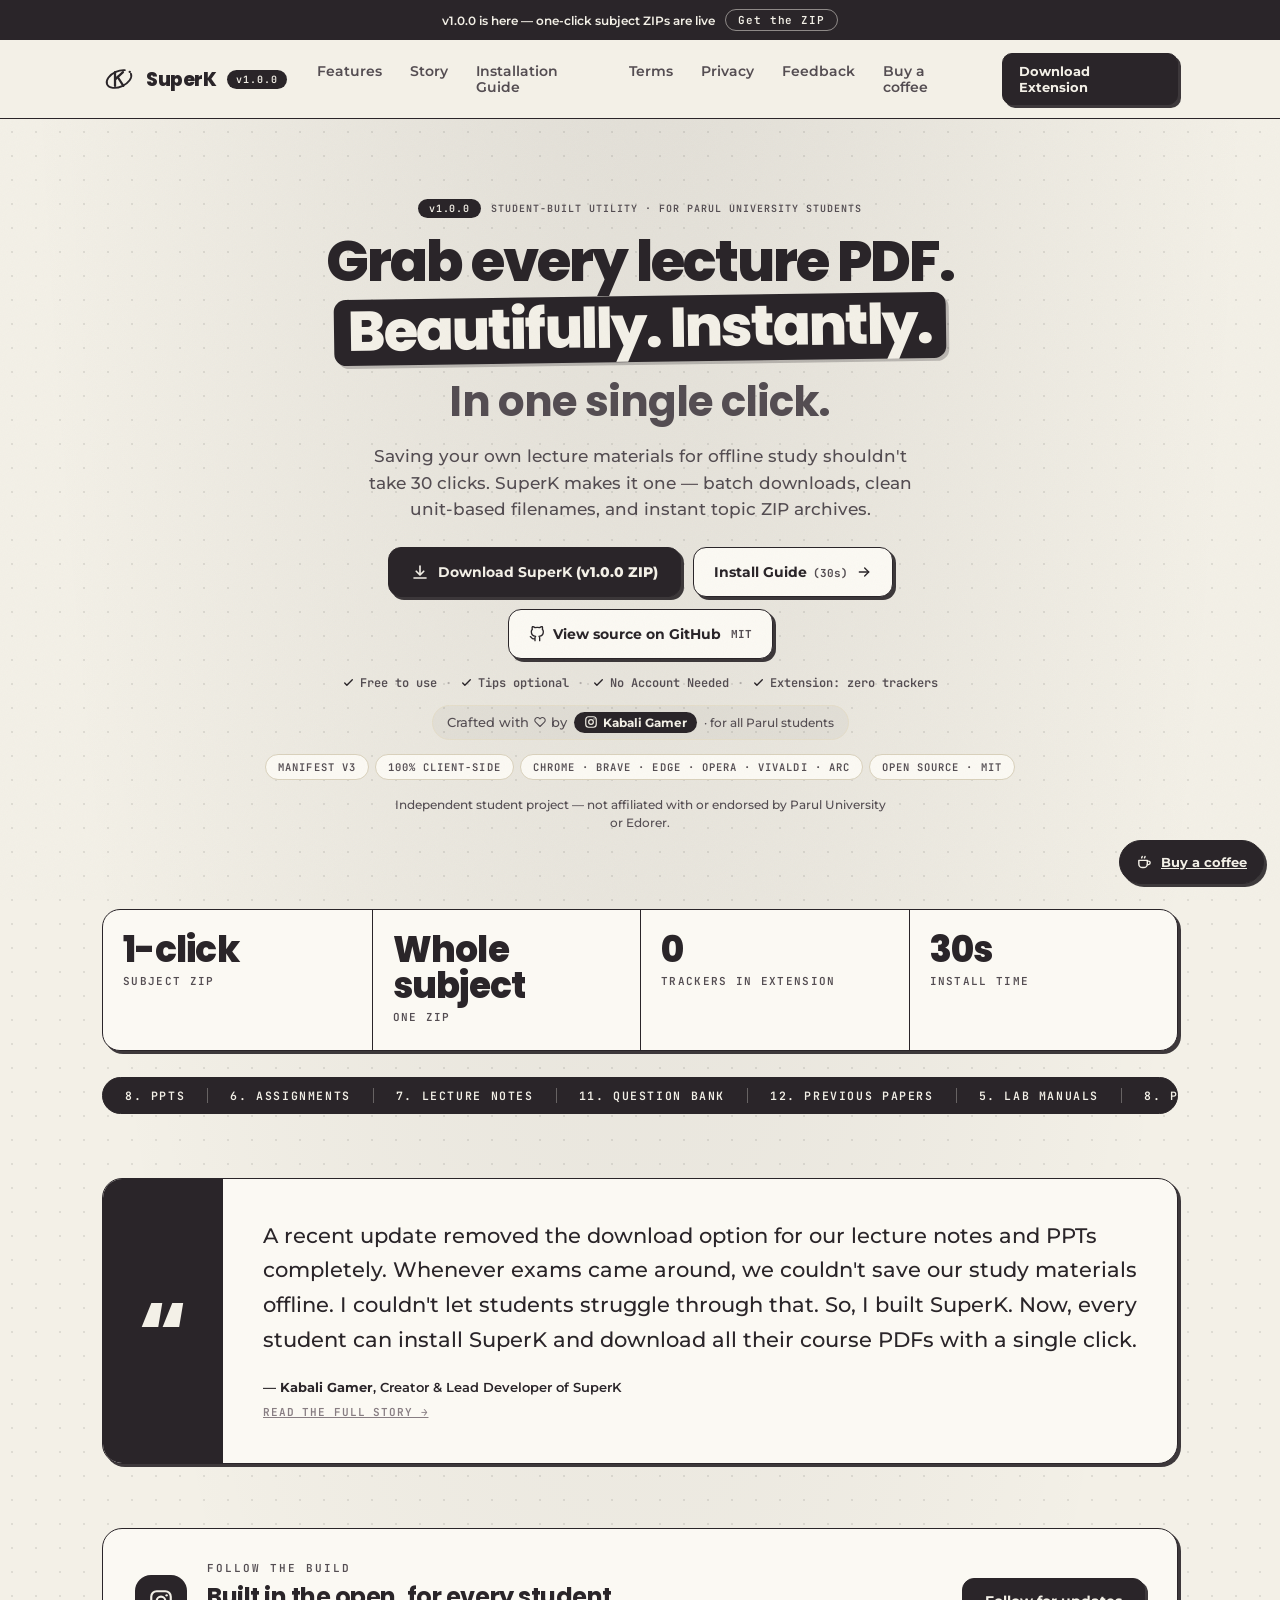
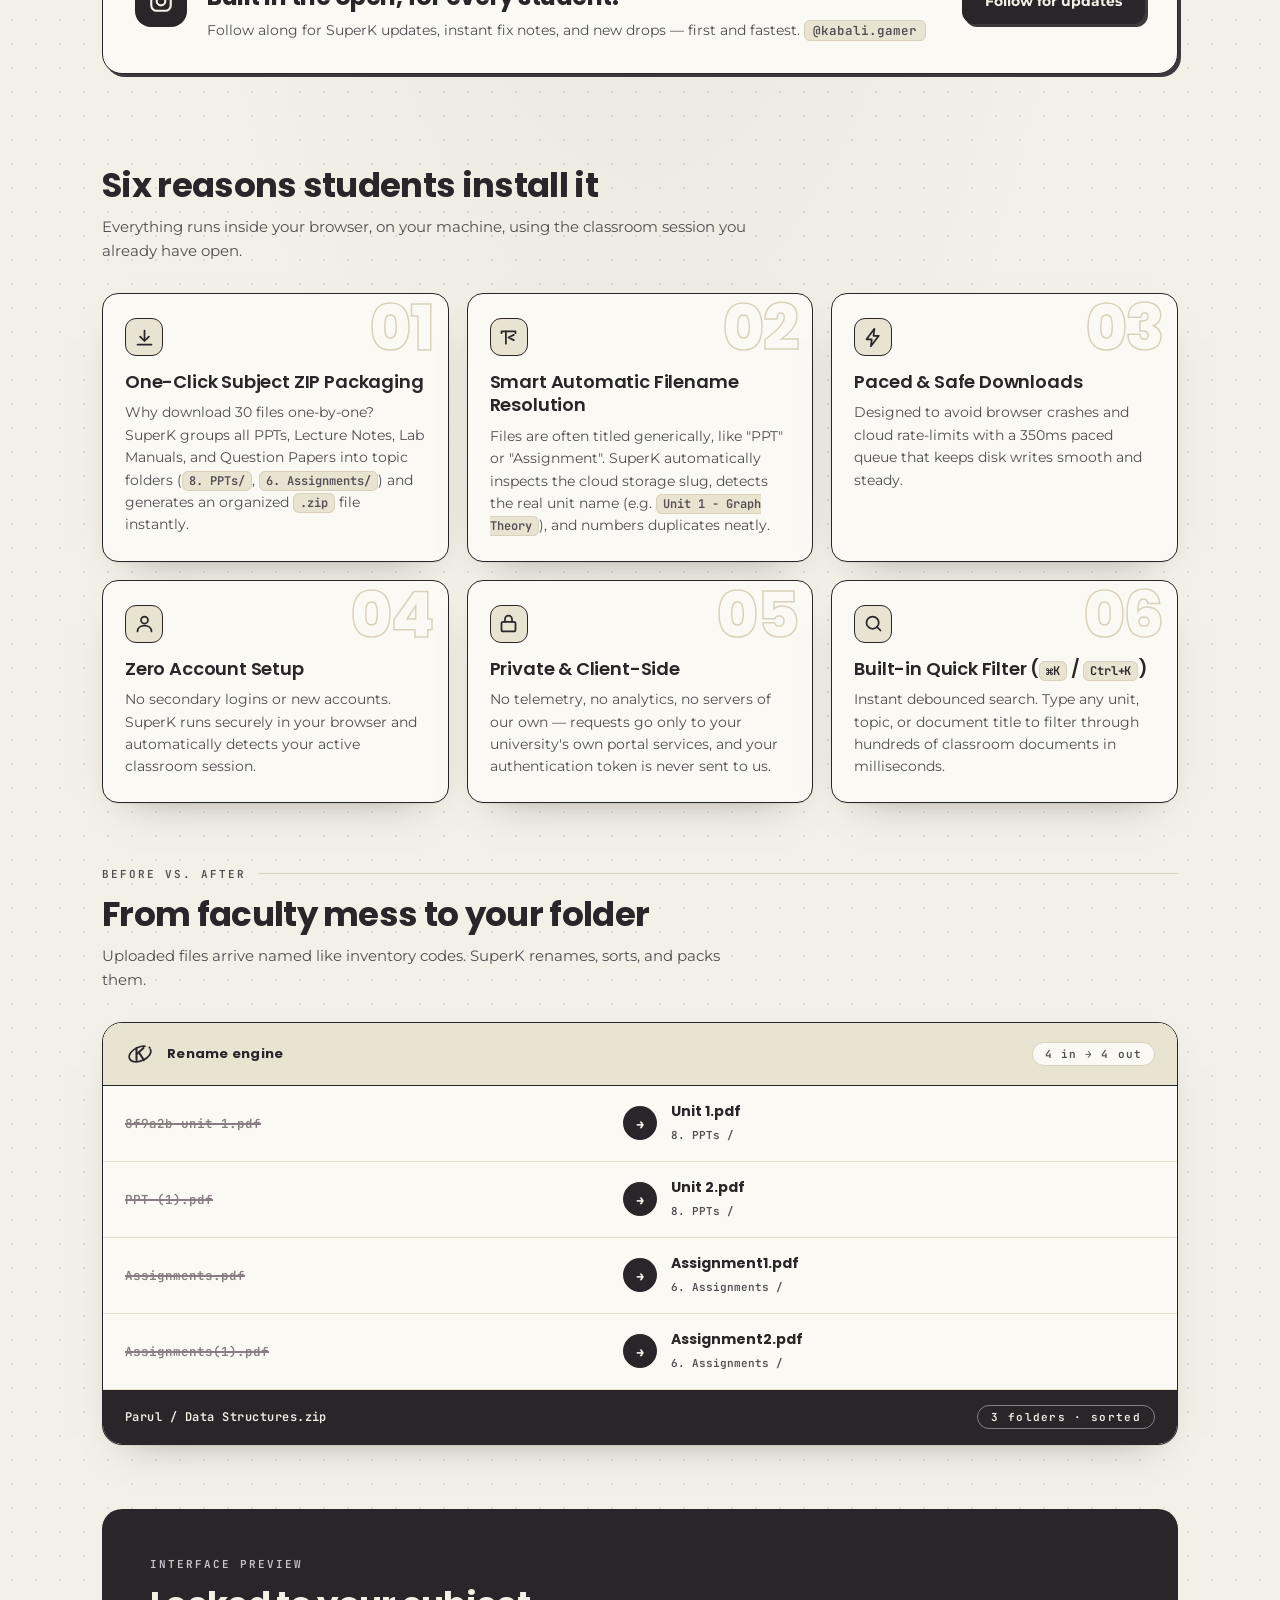
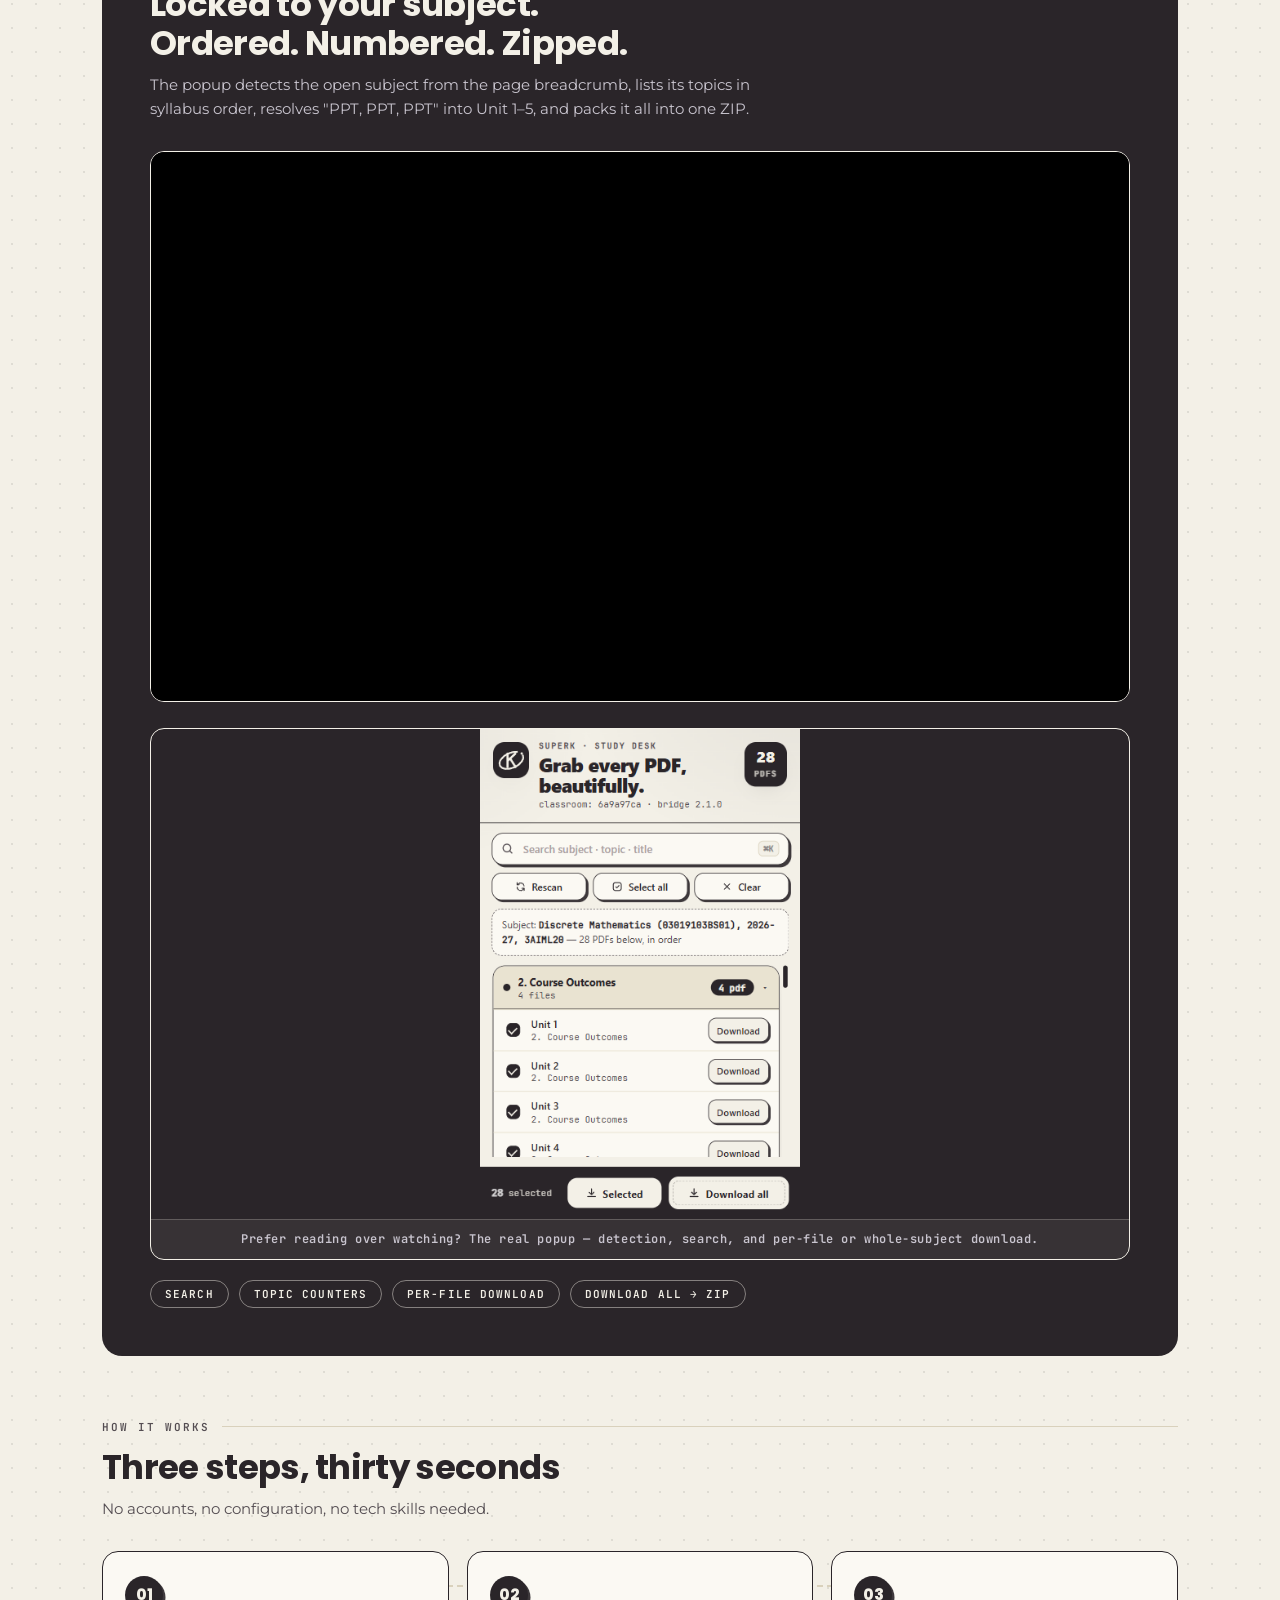
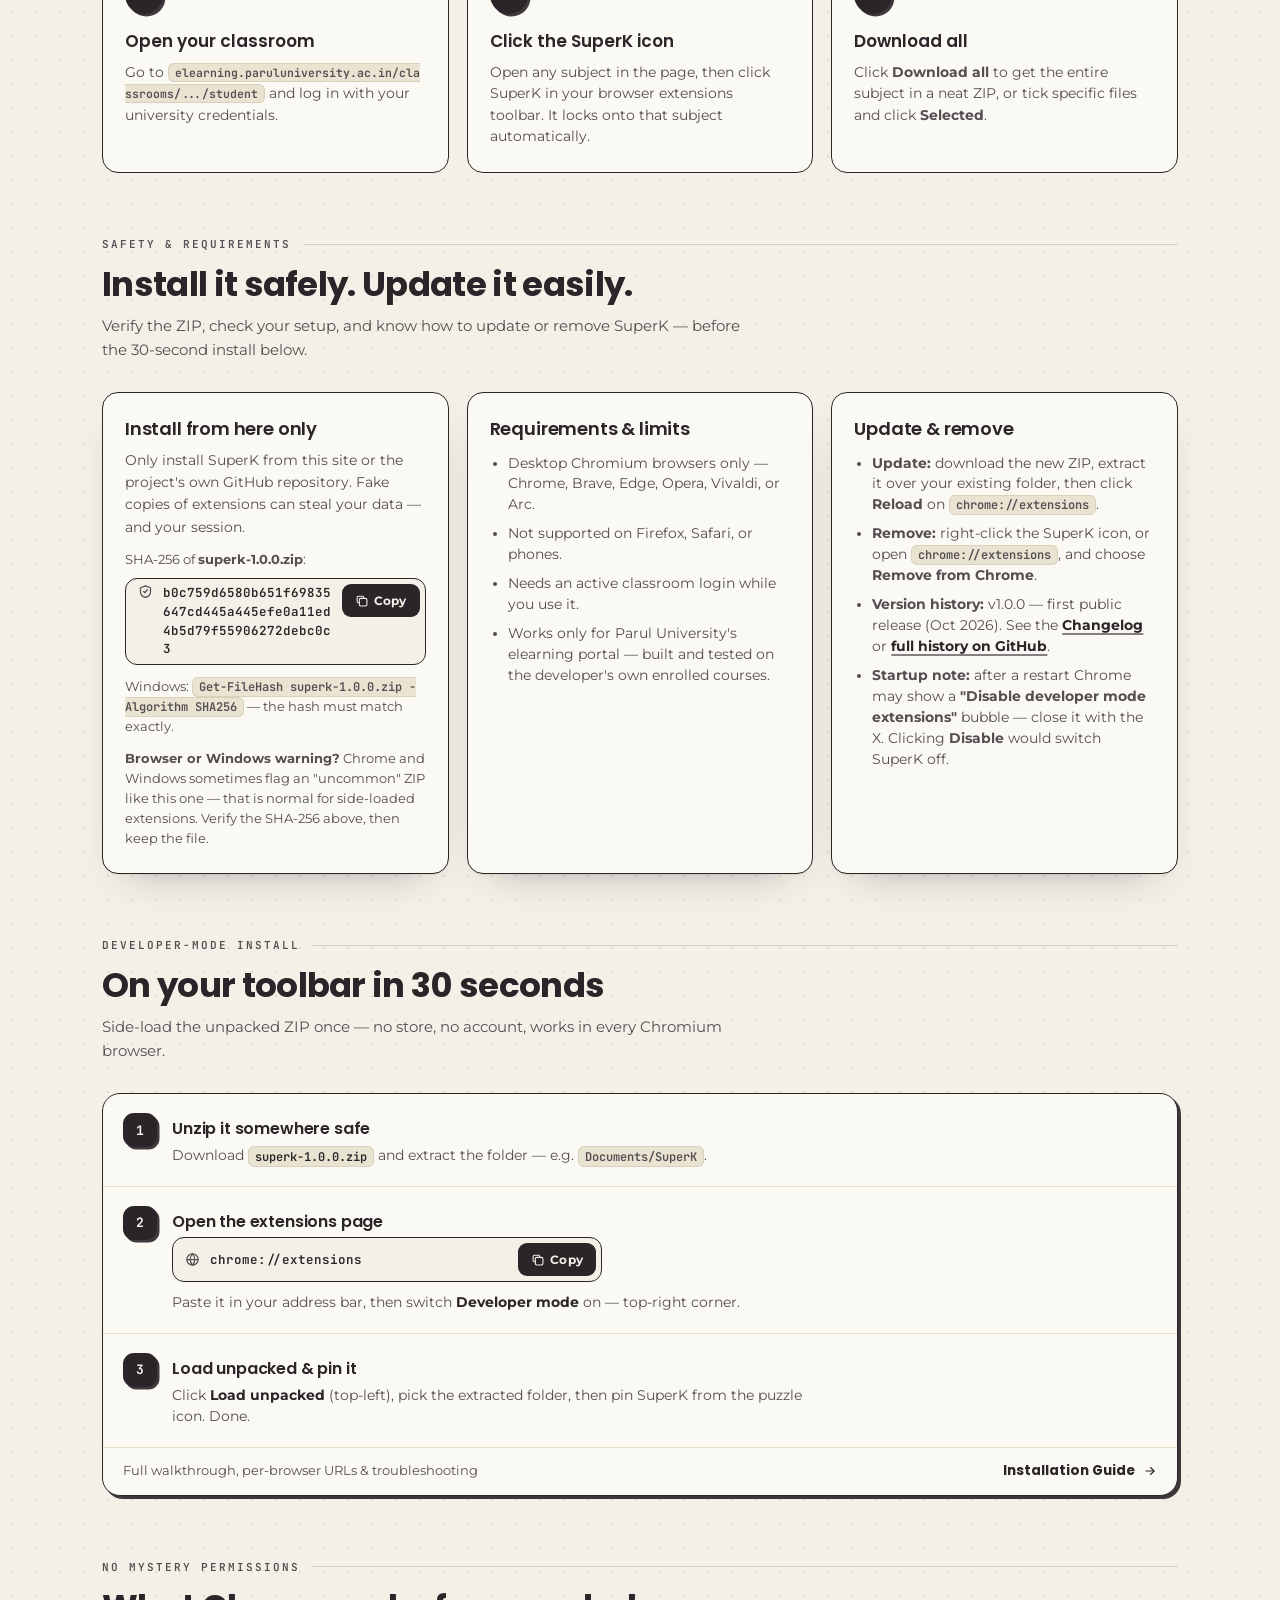
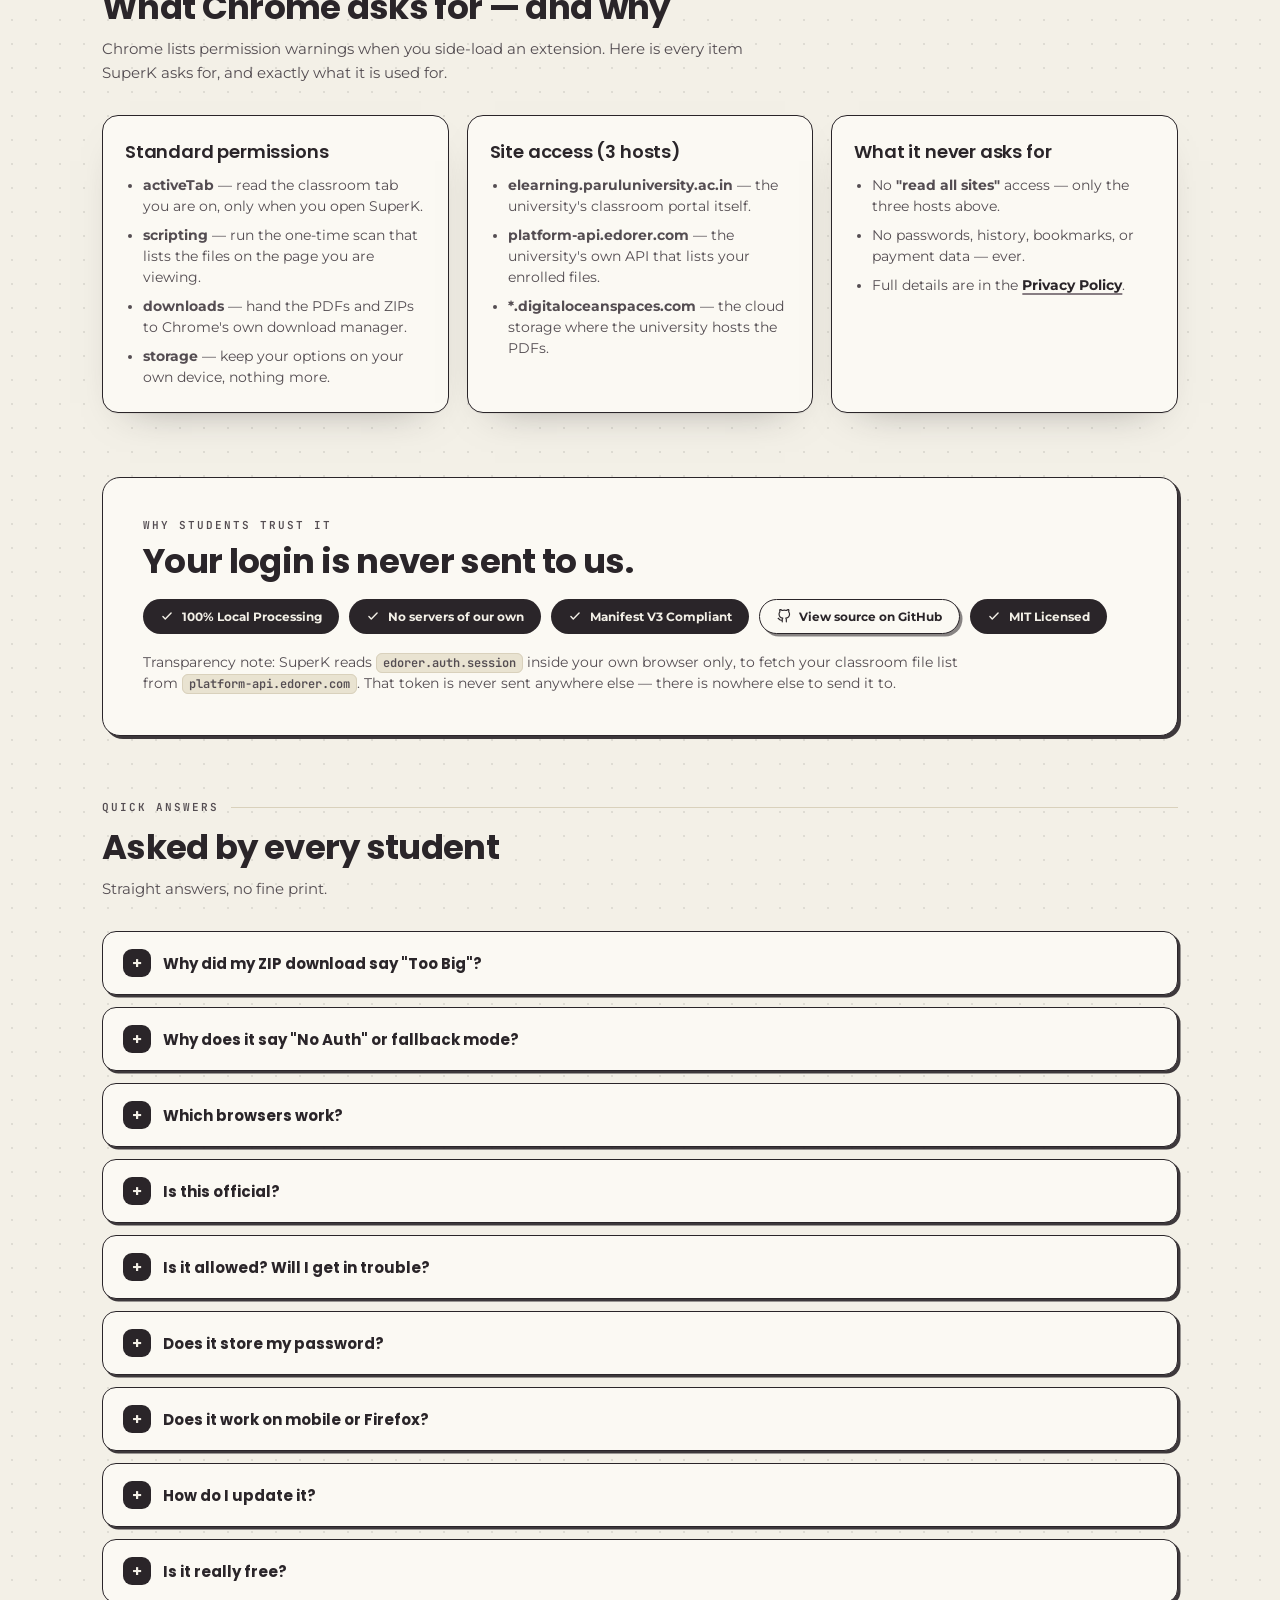
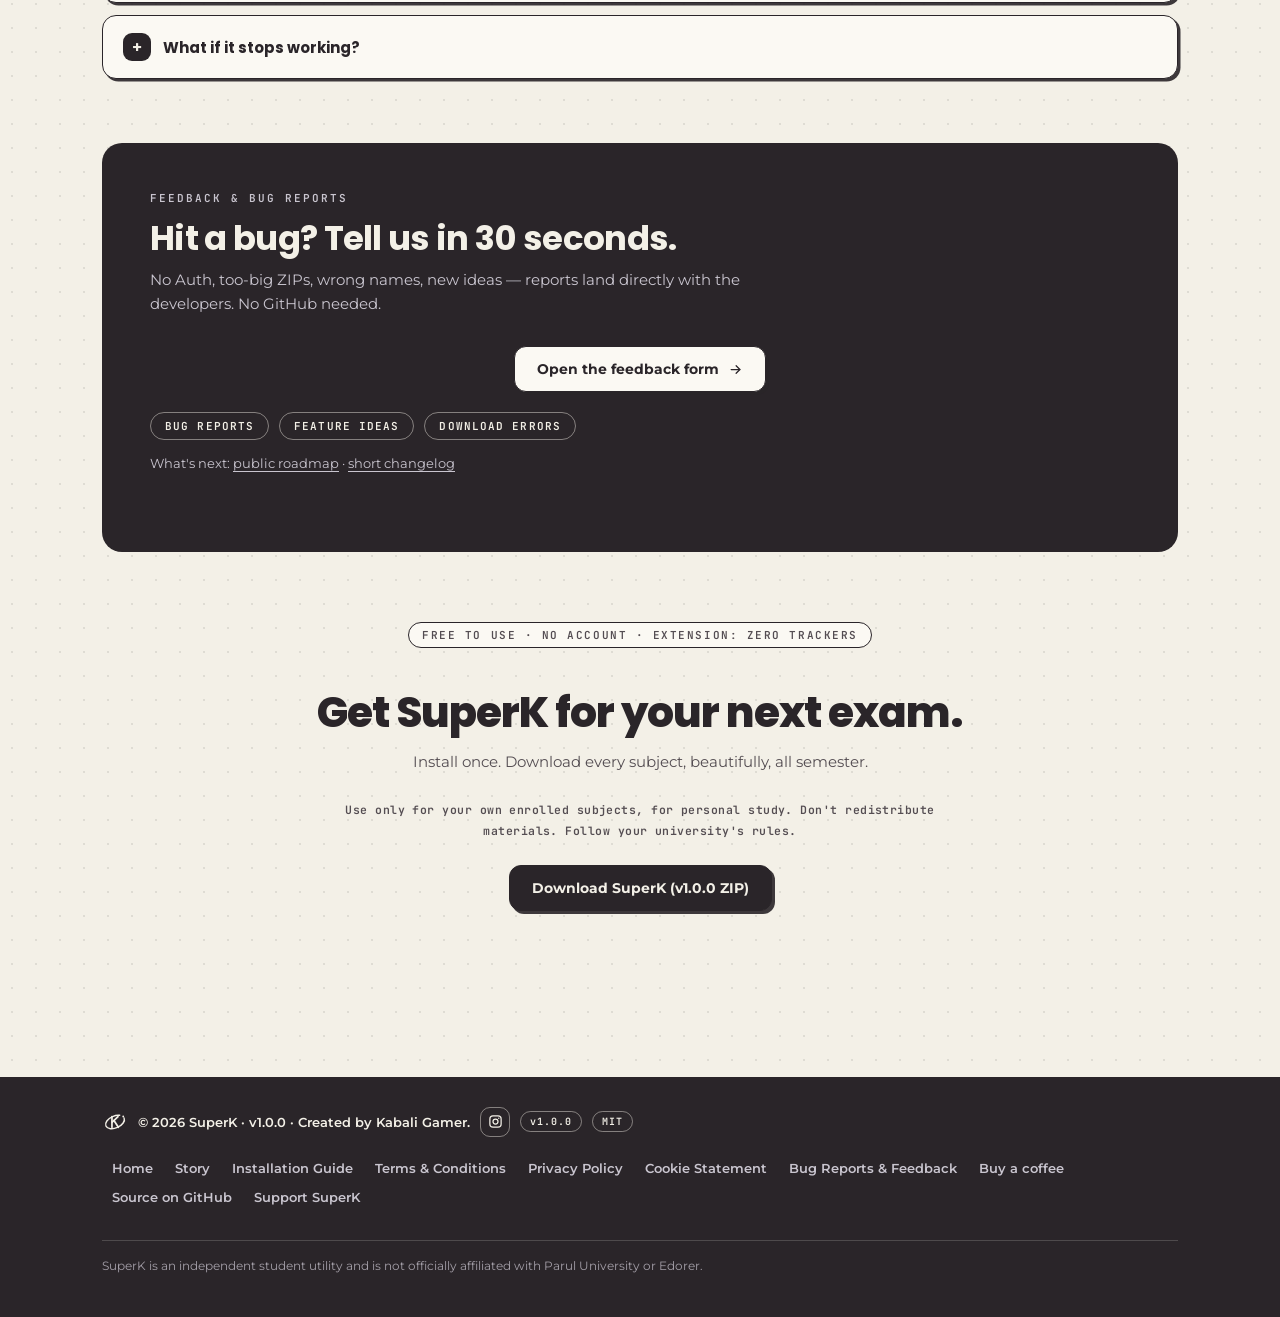
==== commit 0e937ffc: "Priority B: mobile menu Download link, canonical/OG on all pages, footer consistency, grain z-index," ====
--- a/official/index.html
+++ b/official/index.html
@@ -24,7 +24,7 @@
 <link rel="preconnect" href="https://fonts.gstatic.com" crossorigin />
 <link href="https://fonts.googleapis.com/css2?family=Poppins:wght@600;700;800&family=Montserrat:wght@400;500;600;700&family=JetBrains+Mono:wght@400;600&display=swap" rel="stylesheet" />
 <link rel="stylesheet" href="tokens.css" />
-<link rel="stylesheet" href="site.css?v=12" />
+<link rel="stylesheet" href="site.css?v=13" />
 <script>(function () { var d = document.documentElement; if (!("IntersectionObserver" in window)) return; d.classList.add("js"); setTimeout(function () { if (!d.hasAttribute("data-reveal-ready")) d.classList.remove("js"); }, 2500); })();</script>
 <script src="site.js?v=3" defer></script>
 <style>
@@ -420,6 +420,7 @@
       <a href="privacy.html">Privacy</a>
       <a href="feedback.html">Feedback</a>
       <a href="coffee.html">Buy a coffee</a>
+      <a class="nav-dl" href="releases/superk-1.0.0.zip">Download</a>
     </div>
     <button class="menu-btn" id="menuBtn" aria-label="Open menu" aria-expanded="false" aria-controls="navLinks"><svg viewBox="0 0 24 24" width="20" height="20" fill="none" stroke="currentColor" stroke-width="2.2" stroke-linecap="round"><path d="M4 7h16" /><path d="M4 12h16" /><path d="M4 17h16" /></svg></button>
     <a class="btn btn-ink btn-sm" href="releases/superk-1.0.0.zip">Download Extension</a>
--- a/official/site.css
+++ b/official/site.css
@@ -39,6 +39,7 @@
 .links { display: flex; gap: 4px; }
 .links a { text-decoration: none; color: var(--ink2); font: 600 13.5px var(--body); padding: 8px 12px; border-radius: 10px; }
 .links a:hover { background: var(--paper2); color: var(--ink); }
+.nav-dl { display: none; }
 .menu-btn { display: none; }
 
 /* buttons */
@@ -99,7 +100,7 @@
 .announce a:hover { background: rgba(243,240,231,.14); }
 
 /* film grain */
-.grain { position: fixed; inset: 0; z-index: 200; pointer-events: none; opacity: .05; mix-blend-mode: multiply;
+.grain { position: fixed; inset: 0; z-index: 40; pointer-events: none; opacity: .05; mix-blend-mode: multiply;
   background-image: url("data:image/svg+xml,%3Csvg xmlns='http://www.w3.org/2000/svg' width='140' height='140'%3E%3Cfilter id='n'%3E%3CfeTurbulence type='fractalNoise' baseFrequency='.9' numOctaves='2'/%3E%3C/filter%3E%3Crect width='140' height='140' filter='url(%23n)' opacity='.6'/%3E%3C/svg%3E"); }
 
 /* stats band */
